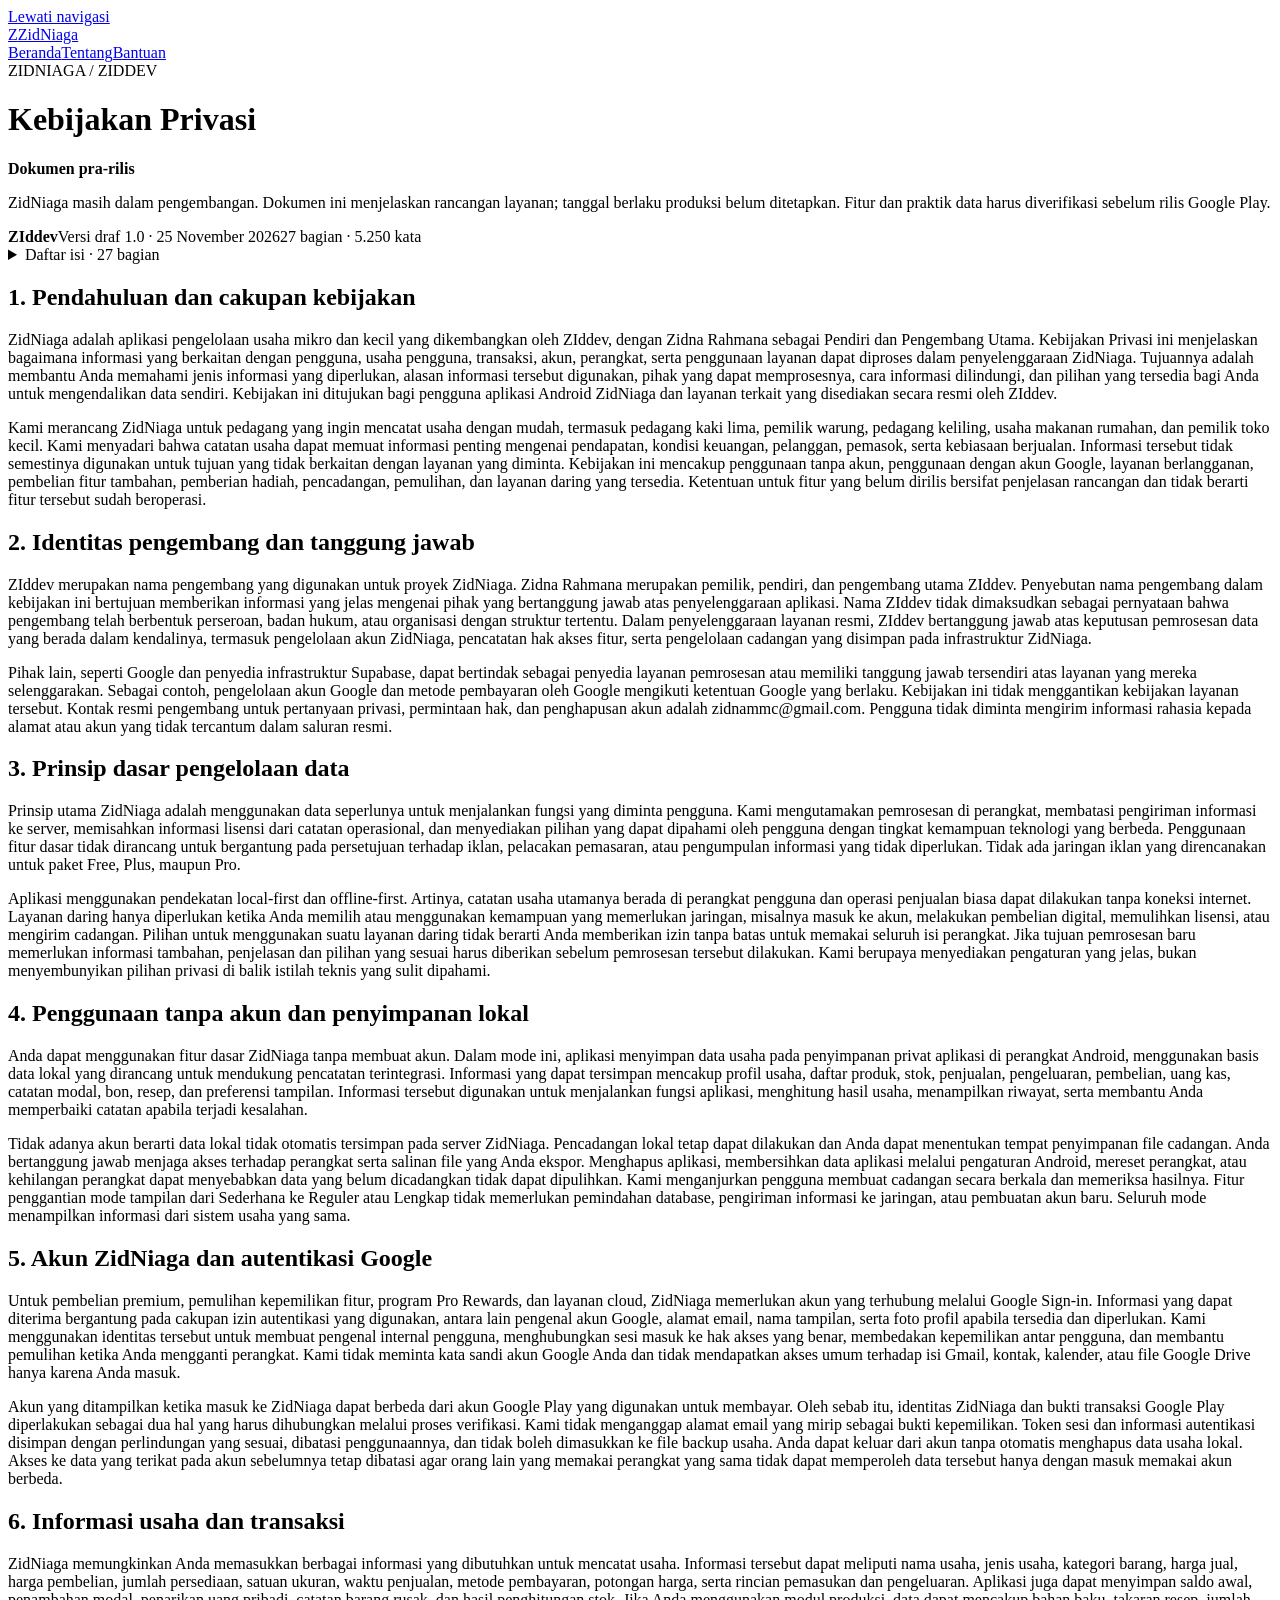
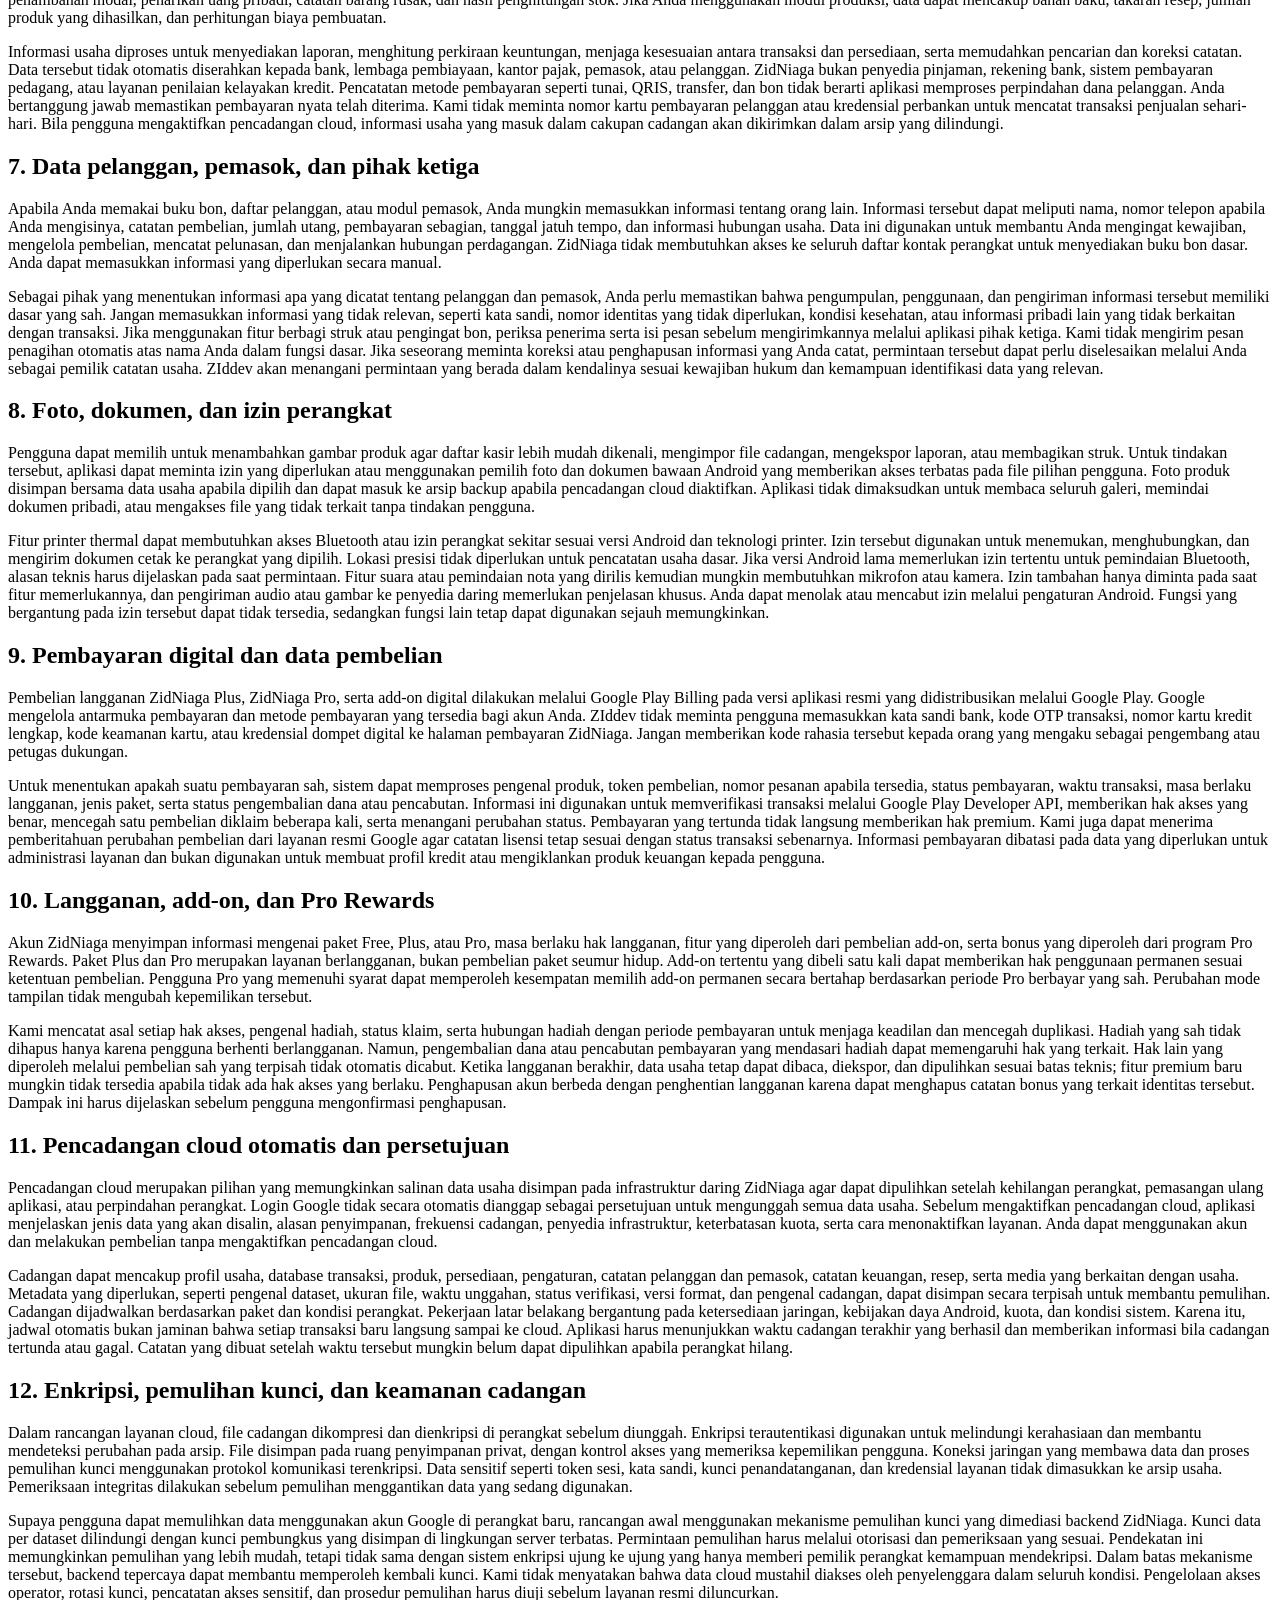
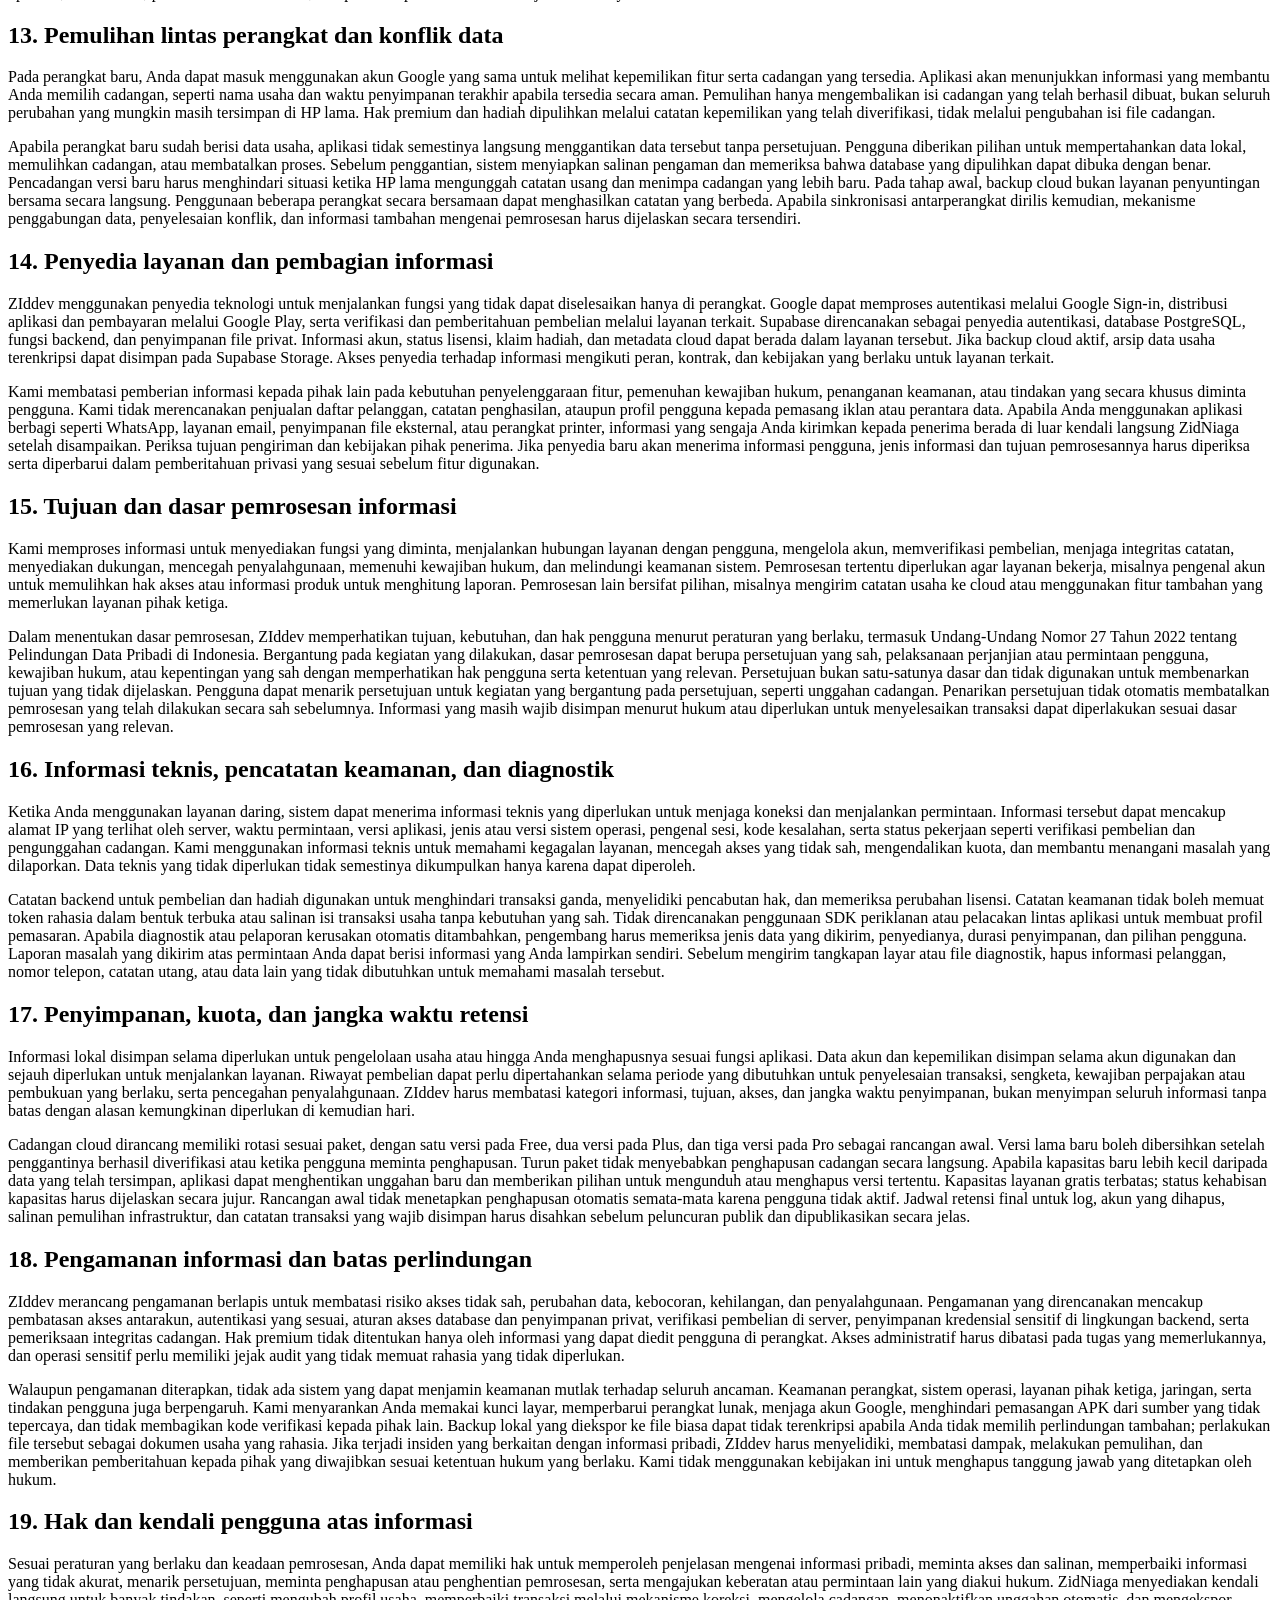
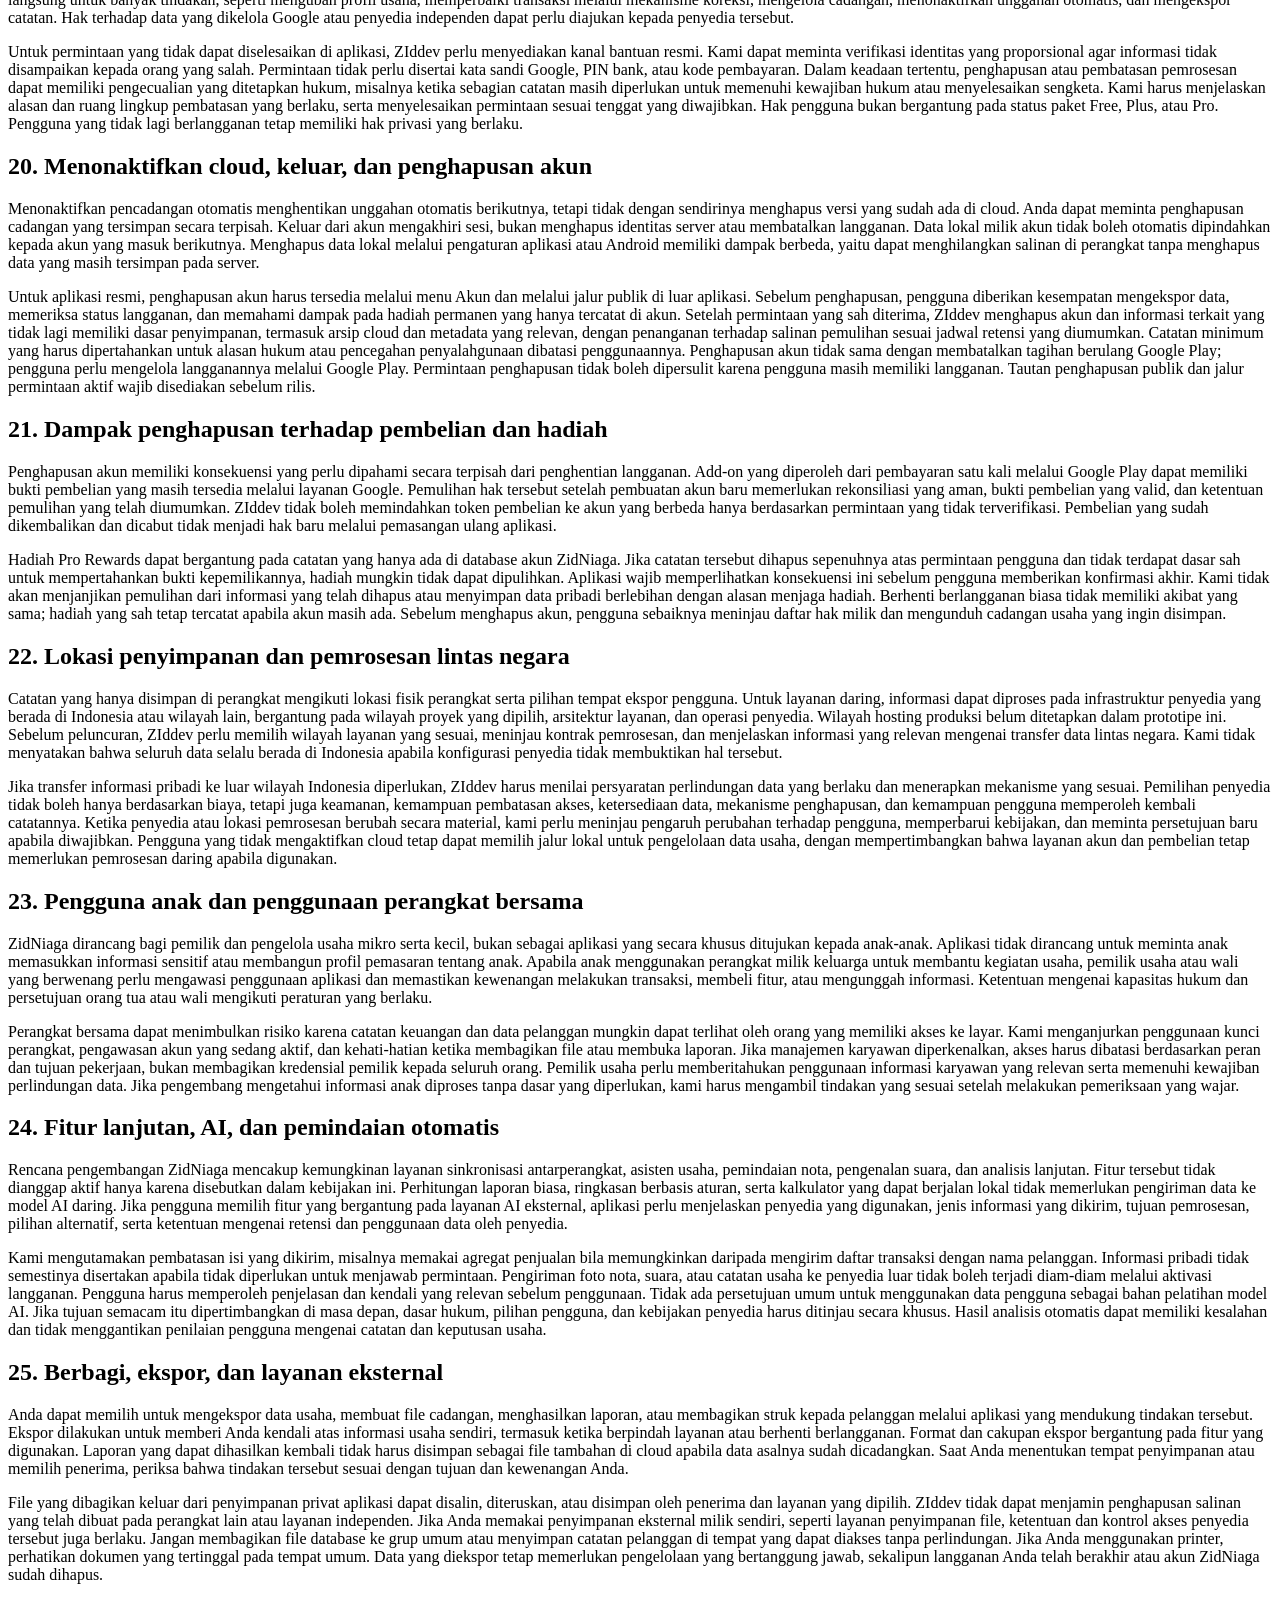
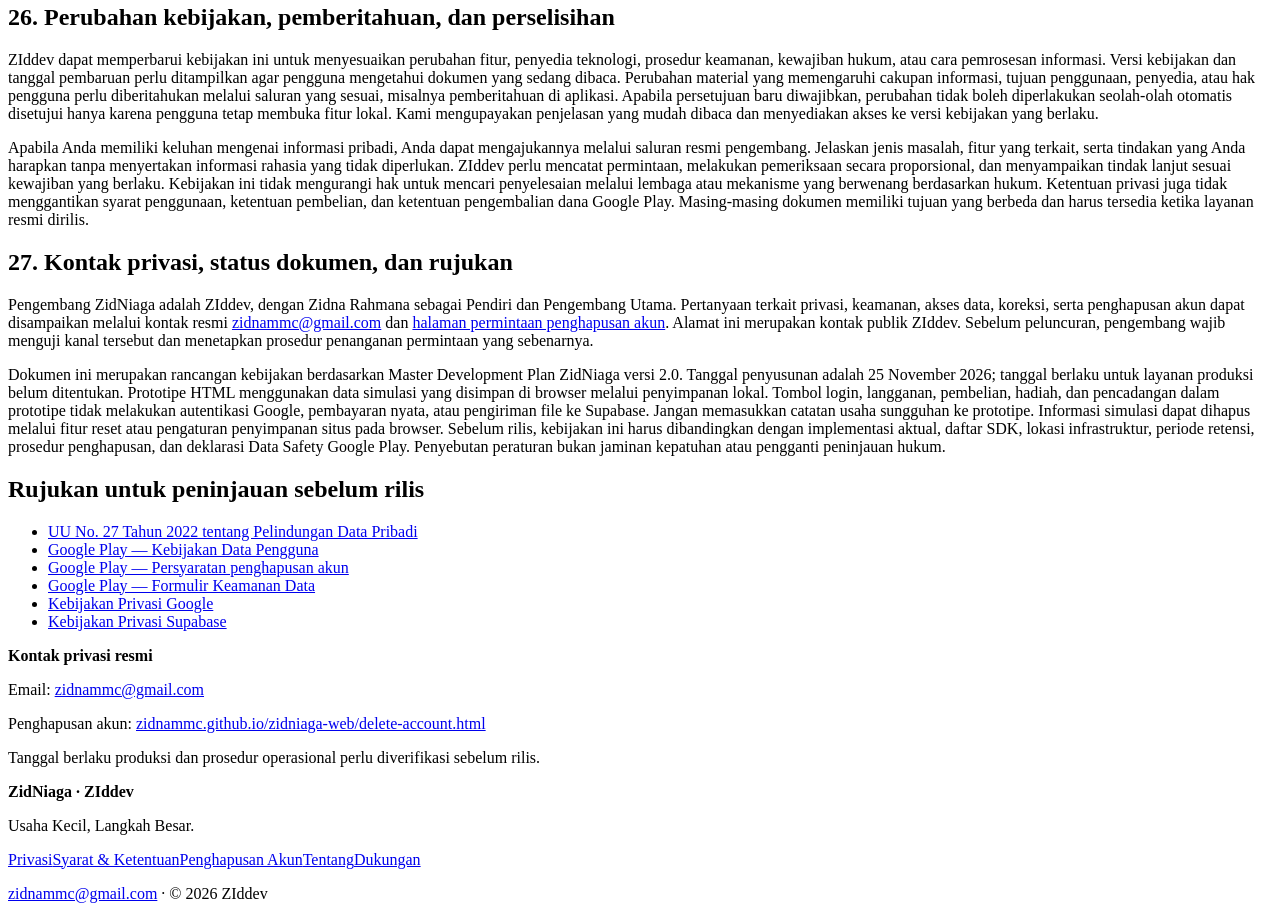
==== privacy.html @ 462d446a "Add privacy.html with ZidNiaga pre-release documentation" ====
<!doctype html>
<html lang="id"><head><meta charset="utf-8"><meta name="viewport" content="width=device-width,initial-scale=1"><meta name="theme-color" content="#0d766e"><meta name="description" content="Rancangan kebijakan privasi ZidNiaga oleh ZIddev."><title>Kebijakan Privasi | ZidNiaga</title><link rel="stylesheet" href="style.css"></head><body><a class="skip" href="#main">Lewati navigasi</a><header class="site-header"><div class="nav-wrap"><a class="brand" href="index.html"><span class="mark" aria-hidden="true">Z</span>Zid<span>Niaga</span></a><nav aria-label="Navigasi utama"><a href="index.html">Beranda</a><a href="about.html">Tentang</a><a href="support.html">Bantuan</a></nav></div></header><main id="main" class="container"><div class="eyebrow">ZIDNIAGA / ZIDDEV</div><h1>Kebijakan Privasi</h1><aside class="notice"><strong>Dokumen pra-rilis</strong><p>ZidNiaga masih dalam pengembangan. Dokumen ini menjelaskan rancangan layanan; tanggal berlaku produksi belum ditetapkan. Fitur dan praktik data harus diverifikasi sebelum rilis Google Play.</p></aside><article class="legal-copy" aria-label="Kebijakan Privasi ZidNiaga"><div class="legal-meta"><b>ZIddev</b><span>Versi draf 1.0 · 25 November 2026</span><span>27 bagian · 5.250 kata</span></div><details class="legal-toc"><summary>Daftar isi · 27 bagian</summary><ol><li><button type="button" onclick="legalJump('priv-1')">1. Pendahuluan dan cakupan kebijakan</button></li><li><button type="button" onclick="legalJump('priv-2')">2. Identitas pengembang dan tanggung jawab</button></li><li><button type="button" onclick="legalJump('priv-3')">3. Prinsip dasar pengelolaan data</button></li><li><button type="button" onclick="legalJump('priv-4')">4. Penggunaan tanpa akun dan penyimpanan lokal</button></li><li><button type="button" onclick="legalJump('priv-5')">5. Akun ZidNiaga dan autentikasi Google</button></li><li><button type="button" onclick="legalJump('priv-6')">6. Informasi usaha dan transaksi</button></li><li><button type="button" onclick="legalJump('priv-7')">7. Data pelanggan, pemasok, dan pihak ketiga</button></li><li><button type="button" onclick="legalJump('priv-8')">8. Foto, dokumen, dan izin perangkat</button></li><li><button type="button" onclick="legalJump('priv-9')">9. Pembayaran digital dan data pembelian</button></li><li><button type="button" onclick="legalJump('priv-10')">10. Langganan, add-on, dan Pro Rewards</button></li><li><button type="button" onclick="legalJump('priv-11')">11. Pencadangan cloud otomatis dan persetujuan</button></li><li><button type="button" onclick="legalJump('priv-12')">12. Enkripsi, pemulihan kunci, dan keamanan cadangan</button></li><li><button type="button" onclick="legalJump('priv-13')">13. Pemulihan lintas perangkat dan konflik data</button></li><li><button type="button" onclick="legalJump('priv-14')">14. Penyedia layanan dan pembagian informasi</button></li><li><button type="button" onclick="legalJump('priv-15')">15. Tujuan dan dasar pemrosesan informasi</button></li><li><button type="button" onclick="legalJump('priv-16')">16. Informasi teknis, pencatatan keamanan, dan diagnostik</button></li><li><button type="button" onclick="legalJump('priv-17')">17. Penyimpanan, kuota, dan jangka waktu retensi</button></li><li><button type="button" onclick="legalJump('priv-18')">18. Pengamanan informasi dan batas perlindungan</button></li><li><button type="button" onclick="legalJump('priv-19')">19. Hak dan kendali pengguna atas informasi</button></li><li><button type="button" onclick="legalJump('priv-20')">20. Menonaktifkan cloud, keluar, dan penghapusan akun</button></li><li><button type="button" onclick="legalJump('priv-21')">21. Dampak penghapusan terhadap pembelian dan hadiah</button></li><li><button type="button" onclick="legalJump('priv-22')">22. Lokasi penyimpanan dan pemrosesan lintas negara</button></li><li><button type="button" onclick="legalJump('priv-23')">23. Pengguna anak dan penggunaan perangkat bersama</button></li><li><button type="button" onclick="legalJump('priv-24')">24. Fitur lanjutan, AI, dan pemindaian otomatis</button></li><li><button type="button" onclick="legalJump('priv-25')">25. Berbagi, ekspor, dan layanan eksternal</button></li><li><button type="button" onclick="legalJump('priv-26')">26. Perubahan kebijakan, pemberitahuan, dan perselisihan</button></li><li><button type="button" onclick="legalJump('priv-27')">27. Kontak privasi, status dokumen, dan rujukan</button></li></ol></details><section class="legal-section" id="priv-1"><h2>1. Pendahuluan dan cakupan kebijakan</h2><p>ZidNiaga adalah aplikasi pengelolaan usaha mikro dan kecil yang dikembangkan oleh ZIddev, dengan Zidna Rahmana sebagai Pendiri dan Pengembang Utama. Kebijakan Privasi ini menjelaskan bagaimana informasi yang berkaitan dengan pengguna, usaha pengguna, transaksi, akun, perangkat, serta penggunaan layanan dapat diproses dalam penyelenggaraan ZidNiaga. Tujuannya adalah membantu Anda memahami jenis informasi yang diperlukan, alasan informasi tersebut digunakan, pihak yang dapat memprosesnya, cara informasi dilindungi, dan pilihan yang tersedia bagi Anda untuk mengendalikan data sendiri. Kebijakan ini ditujukan bagi pengguna aplikasi Android ZidNiaga dan layanan terkait yang disediakan secara resmi oleh ZIddev.</p><p>Kami merancang ZidNiaga untuk pedagang yang ingin mencatat usaha dengan mudah, termasuk pedagang kaki lima, pemilik warung, pedagang keliling, usaha makanan rumahan, dan pemilik toko kecil. Kami menyadari bahwa catatan usaha dapat memuat informasi penting mengenai pendapatan, kondisi keuangan, pelanggan, pemasok, serta kebiasaan berjualan. Informasi tersebut tidak semestinya digunakan untuk tujuan yang tidak berkaitan dengan layanan yang diminta. Kebijakan ini mencakup penggunaan tanpa akun, penggunaan dengan akun Google, layanan berlangganan, pembelian fitur tambahan, pemberian hadiah, pencadangan, pemulihan, dan layanan daring yang tersedia. Ketentuan untuk fitur yang belum dirilis bersifat penjelasan rancangan dan tidak berarti fitur tersebut sudah beroperasi.</p></section><section class="legal-section" id="priv-2"><h2>2. Identitas pengembang dan tanggung jawab</h2><p>ZIddev merupakan nama pengembang yang digunakan untuk proyek ZidNiaga. Zidna Rahmana merupakan pemilik, pendiri, dan pengembang utama ZIddev. Penyebutan nama pengembang dalam kebijakan ini bertujuan memberikan informasi yang jelas mengenai pihak yang bertanggung jawab atas penyelenggaraan aplikasi. Nama ZIddev tidak dimaksudkan sebagai pernyataan bahwa pengembang telah berbentuk perseroan, badan hukum, atau organisasi dengan struktur tertentu. Dalam penyelenggaraan layanan resmi, ZIddev bertanggung jawab atas keputusan pemrosesan data yang berada dalam kendalinya, termasuk pengelolaan akun ZidNiaga, pencatatan hak akses fitur, serta pengelolaan cadangan yang disimpan pada infrastruktur ZidNiaga.</p><p>Pihak lain, seperti Google dan penyedia infrastruktur Supabase, dapat bertindak sebagai penyedia layanan pemrosesan atau memiliki tanggung jawab tersendiri atas layanan yang mereka selenggarakan. Sebagai contoh, pengelolaan akun Google dan metode pembayaran oleh Google mengikuti ketentuan Google yang berlaku. Kebijakan ini tidak menggantikan kebijakan layanan tersebut. Kontak resmi pengembang untuk pertanyaan privasi, permintaan hak, dan penghapusan akun adalah zidnammc@gmail.com. Pengguna tidak diminta mengirim informasi rahasia kepada alamat atau akun yang tidak tercantum dalam saluran resmi.</p></section><section class="legal-section" id="priv-3"><h2>3. Prinsip dasar pengelolaan data</h2><p>Prinsip utama ZidNiaga adalah menggunakan data seperlunya untuk menjalankan fungsi yang diminta pengguna. Kami mengutamakan pemrosesan di perangkat, membatasi pengiriman informasi ke server, memisahkan informasi lisensi dari catatan operasional, dan menyediakan pilihan yang dapat dipahami oleh pengguna dengan tingkat kemampuan teknologi yang berbeda. Penggunaan fitur dasar tidak dirancang untuk bergantung pada persetujuan terhadap iklan, pelacakan pemasaran, atau pengumpulan informasi yang tidak diperlukan. Tidak ada jaringan iklan yang direncanakan untuk paket Free, Plus, maupun Pro.</p><p>Aplikasi menggunakan pendekatan local-first dan offline-first. Artinya, catatan usaha utamanya berada di perangkat pengguna dan operasi penjualan biasa dapat dilakukan tanpa koneksi internet. Layanan daring hanya diperlukan ketika Anda memilih atau menggunakan kemampuan yang memerlukan jaringan, misalnya masuk ke akun, melakukan pembelian digital, memulihkan lisensi, atau mengirim cadangan. Pilihan untuk menggunakan suatu layanan daring tidak berarti Anda memberikan izin tanpa batas untuk memakai seluruh isi perangkat. Jika tujuan pemrosesan baru memerlukan informasi tambahan, penjelasan dan pilihan yang sesuai harus diberikan sebelum pemrosesan tersebut dilakukan. Kami berupaya menyediakan pengaturan yang jelas, bukan menyembunyikan pilihan privasi di balik istilah teknis yang sulit dipahami.</p></section><section class="legal-section" id="priv-4"><h2>4. Penggunaan tanpa akun dan penyimpanan lokal</h2><p>Anda dapat menggunakan fitur dasar ZidNiaga tanpa membuat akun. Dalam mode ini, aplikasi menyimpan data usaha pada penyimpanan privat aplikasi di perangkat Android, menggunakan basis data lokal yang dirancang untuk mendukung pencatatan terintegrasi. Informasi yang dapat tersimpan mencakup profil usaha, daftar produk, stok, penjualan, pengeluaran, pembelian, uang kas, catatan modal, bon, resep, dan preferensi tampilan. Informasi tersebut digunakan untuk menjalankan fungsi aplikasi, menghitung hasil usaha, menampilkan riwayat, serta membantu Anda memperbaiki catatan apabila terjadi kesalahan.</p><p>Tidak adanya akun berarti data lokal tidak otomatis tersimpan pada server ZidNiaga. Pencadangan lokal tetap dapat dilakukan dan Anda dapat menentukan tempat penyimpanan file cadangan. Anda bertanggung jawab menjaga akses terhadap perangkat serta salinan file yang Anda ekspor. Menghapus aplikasi, membersihkan data aplikasi melalui pengaturan Android, mereset perangkat, atau kehilangan perangkat dapat menyebabkan data yang belum dicadangkan tidak dapat dipulihkan. Kami menganjurkan pengguna membuat cadangan secara berkala dan memeriksa hasilnya. Fitur penggantian mode tampilan dari Sederhana ke Reguler atau Lengkap tidak memerlukan pemindahan database, pengiriman informasi ke jaringan, atau pembuatan akun baru. Seluruh mode menampilkan informasi dari sistem usaha yang sama.</p></section><section class="legal-section" id="priv-5"><h2>5. Akun ZidNiaga dan autentikasi Google</h2><p>Untuk pembelian premium, pemulihan kepemilikan fitur, program Pro Rewards, dan layanan cloud, ZidNiaga memerlukan akun yang terhubung melalui Google Sign-in. Informasi yang dapat diterima bergantung pada cakupan izin autentikasi yang digunakan, antara lain pengenal akun Google, alamat email, nama tampilan, serta foto profil apabila tersedia dan diperlukan. Kami menggunakan identitas tersebut untuk membuat pengenal internal pengguna, menghubungkan sesi masuk ke hak akses yang benar, membedakan kepemilikan antar pengguna, dan membantu pemulihan ketika Anda mengganti perangkat. Kami tidak meminta kata sandi akun Google Anda dan tidak mendapatkan akses umum terhadap isi Gmail, kontak, kalender, atau file Google Drive hanya karena Anda masuk.</p><p>Akun yang ditampilkan ketika masuk ke ZidNiaga dapat berbeda dari akun Google Play yang digunakan untuk membayar. Oleh sebab itu, identitas ZidNiaga dan bukti transaksi Google Play diperlakukan sebagai dua hal yang harus dihubungkan melalui proses verifikasi. Kami tidak menganggap alamat email yang mirip sebagai bukti kepemilikan. Token sesi dan informasi autentikasi disimpan dengan perlindungan yang sesuai, dibatasi penggunaannya, dan tidak boleh dimasukkan ke file backup usaha. Anda dapat keluar dari akun tanpa otomatis menghapus data usaha lokal. Akses ke data yang terikat pada akun sebelumnya tetap dibatasi agar orang lain yang memakai perangkat yang sama tidak dapat memperoleh data tersebut hanya dengan masuk memakai akun berbeda.</p></section><section class="legal-section" id="priv-6"><h2>6. Informasi usaha dan transaksi</h2><p>ZidNiaga memungkinkan Anda memasukkan berbagai informasi yang dibutuhkan untuk mencatat usaha. Informasi tersebut dapat meliputi nama usaha, jenis usaha, kategori barang, harga jual, harga pembelian, jumlah persediaan, satuan ukuran, waktu penjualan, metode pembayaran, potongan harga, serta rincian pemasukan dan pengeluaran. Aplikasi juga dapat menyimpan saldo awal, penambahan modal, penarikan uang pribadi, catatan barang rusak, dan hasil penghitungan stok. Jika Anda menggunakan modul produksi, data dapat mencakup bahan baku, takaran resep, jumlah produk yang dihasilkan, dan perhitungan biaya pembuatan.</p><p>Informasi usaha diproses untuk menyediakan laporan, menghitung perkiraan keuntungan, menjaga kesesuaian antara transaksi dan persediaan, serta memudahkan pencarian dan koreksi catatan. Data tersebut tidak otomatis diserahkan kepada bank, lembaga pembiayaan, kantor pajak, pemasok, atau pelanggan. ZidNiaga bukan penyedia pinjaman, rekening bank, sistem pembayaran pedagang, atau layanan penilaian kelayakan kredit. Pencatatan metode pembayaran seperti tunai, QRIS, transfer, dan bon tidak berarti aplikasi memproses perpindahan dana pelanggan. Anda bertanggung jawab memastikan pembayaran nyata telah diterima. Kami tidak meminta nomor kartu pembayaran pelanggan atau kredensial perbankan untuk mencatat transaksi penjualan sehari-hari. Bila pengguna mengaktifkan pencadangan cloud, informasi usaha yang masuk dalam cakupan cadangan akan dikirimkan dalam arsip yang dilindungi.</p></section><section class="legal-section" id="priv-7"><h2>7. Data pelanggan, pemasok, dan pihak ketiga</h2><p>Apabila Anda memakai buku bon, daftar pelanggan, atau modul pemasok, Anda mungkin memasukkan informasi tentang orang lain. Informasi tersebut dapat meliputi nama, nomor telepon apabila Anda mengisinya, catatan pembelian, jumlah utang, pembayaran sebagian, tanggal jatuh tempo, dan informasi hubungan usaha. Data ini digunakan untuk membantu Anda mengingat kewajiban, mengelola pembelian, mencatat pelunasan, dan menjalankan hubungan perdagangan. ZidNiaga tidak membutuhkan akses ke seluruh daftar kontak perangkat untuk menyediakan buku bon dasar. Anda dapat memasukkan informasi yang diperlukan secara manual.</p><p>Sebagai pihak yang menentukan informasi apa yang dicatat tentang pelanggan dan pemasok, Anda perlu memastikan bahwa pengumpulan, penggunaan, dan pengiriman informasi tersebut memiliki dasar yang sah. Jangan memasukkan informasi yang tidak relevan, seperti kata sandi, nomor identitas yang tidak diperlukan, kondisi kesehatan, atau informasi pribadi lain yang tidak berkaitan dengan transaksi. Jika menggunakan fitur berbagi struk atau pengingat bon, periksa penerima serta isi pesan sebelum mengirimkannya melalui aplikasi pihak ketiga. Kami tidak mengirim pesan penagihan otomatis atas nama Anda dalam fungsi dasar. Jika seseorang meminta koreksi atau penghapusan informasi yang Anda catat, permintaan tersebut dapat perlu diselesaikan melalui Anda sebagai pemilik catatan usaha. ZIddev akan menangani permintaan yang berada dalam kendalinya sesuai kewajiban hukum dan kemampuan identifikasi data yang relevan.</p></section><section class="legal-section" id="priv-8"><h2>8. Foto, dokumen, dan izin perangkat</h2><p>Pengguna dapat memilih untuk menambahkan gambar produk agar daftar kasir lebih mudah dikenali, mengimpor file cadangan, mengekspor laporan, atau membagikan struk. Untuk tindakan tersebut, aplikasi dapat meminta izin yang diperlukan atau menggunakan pemilih foto dan dokumen bawaan Android yang memberikan akses terbatas pada file pilihan pengguna. Foto produk disimpan bersama data usaha apabila dipilih dan dapat masuk ke arsip backup apabila pencadangan cloud diaktifkan. Aplikasi tidak dimaksudkan untuk membaca seluruh galeri, memindai dokumen pribadi, atau mengakses file yang tidak terkait tanpa tindakan pengguna.</p><p>Fitur printer thermal dapat membutuhkan akses Bluetooth atau izin perangkat sekitar sesuai versi Android dan teknologi printer. Izin tersebut digunakan untuk menemukan, menghubungkan, dan mengirim dokumen cetak ke perangkat yang dipilih. Lokasi presisi tidak diperlukan untuk pencatatan usaha dasar. Jika versi Android lama memerlukan izin tertentu untuk pemindaian Bluetooth, alasan teknis harus dijelaskan pada saat permintaan. Fitur suara atau pemindaian nota yang dirilis kemudian mungkin membutuhkan mikrofon atau kamera. Izin tambahan hanya diminta pada saat fitur memerlukannya, dan pengiriman audio atau gambar ke penyedia daring memerlukan penjelasan khusus. Anda dapat menolak atau mencabut izin melalui pengaturan Android. Fungsi yang bergantung pada izin tersebut dapat tidak tersedia, sedangkan fungsi lain tetap dapat digunakan sejauh memungkinkan.</p></section><section class="legal-section" id="priv-9"><h2>9. Pembayaran digital dan data pembelian</h2><p>Pembelian langganan ZidNiaga Plus, ZidNiaga Pro, serta add-on digital dilakukan melalui Google Play Billing pada versi aplikasi resmi yang didistribusikan melalui Google Play. Google mengelola antarmuka pembayaran dan metode pembayaran yang tersedia bagi akun Anda. ZIddev tidak meminta pengguna memasukkan kata sandi bank, kode OTP transaksi, nomor kartu kredit lengkap, kode keamanan kartu, atau kredensial dompet digital ke halaman pembayaran ZidNiaga. Jangan memberikan kode rahasia tersebut kepada orang yang mengaku sebagai pengembang atau petugas dukungan.</p><p>Untuk menentukan apakah suatu pembayaran sah, sistem dapat memproses pengenal produk, token pembelian, nomor pesanan apabila tersedia, status pembayaran, waktu transaksi, masa berlaku langganan, jenis paket, serta status pengembalian dana atau pencabutan. Informasi ini digunakan untuk memverifikasi transaksi melalui Google Play Developer API, memberikan hak akses yang benar, mencegah satu pembelian diklaim beberapa kali, serta menangani perubahan status. Pembayaran yang tertunda tidak langsung memberikan hak premium. Kami juga dapat menerima pemberitahuan perubahan pembelian dari layanan resmi Google agar catatan lisensi tetap sesuai dengan status transaksi sebenarnya. Informasi pembayaran dibatasi pada data yang diperlukan untuk administrasi layanan dan bukan digunakan untuk membuat profil kredit atau mengiklankan produk keuangan kepada pengguna.</p></section><section class="legal-section" id="priv-10"><h2>10. Langganan, add-on, dan Pro Rewards</h2><p>Akun ZidNiaga menyimpan informasi mengenai paket Free, Plus, atau Pro, masa berlaku hak langganan, fitur yang diperoleh dari pembelian add-on, serta bonus yang diperoleh dari program Pro Rewards. Paket Plus dan Pro merupakan layanan berlangganan, bukan pembelian paket seumur hidup. Add-on tertentu yang dibeli satu kali dapat memberikan hak penggunaan permanen sesuai ketentuan pembelian. Pengguna Pro yang memenuhi syarat dapat memperoleh kesempatan memilih add-on permanen secara bertahap berdasarkan periode Pro berbayar yang sah. Perubahan mode tampilan tidak mengubah kepemilikan tersebut.</p><p>Kami mencatat asal setiap hak akses, pengenal hadiah, status klaim, serta hubungan hadiah dengan periode pembayaran untuk menjaga keadilan dan mencegah duplikasi. Hadiah yang sah tidak dihapus hanya karena pengguna berhenti berlangganan. Namun, pengembalian dana atau pencabutan pembayaran yang mendasari hadiah dapat memengaruhi hak yang terkait. Hak lain yang diperoleh melalui pembelian sah yang terpisah tidak otomatis dicabut. Ketika langganan berakhir, data usaha tetap dapat dibaca, diekspor, dan dipulihkan sesuai batas teknis; fitur premium baru mungkin tidak tersedia apabila tidak ada hak akses yang berlaku. Penghapusan akun berbeda dengan penghentian langganan karena dapat menghapus catatan bonus yang terkait identitas tersebut. Dampak ini harus dijelaskan sebelum pengguna mengonfirmasi penghapusan.</p></section><section class="legal-section" id="priv-11"><h2>11. Pencadangan cloud otomatis dan persetujuan</h2><p>Pencadangan cloud merupakan pilihan yang memungkinkan salinan data usaha disimpan pada infrastruktur daring ZidNiaga agar dapat dipulihkan setelah kehilangan perangkat, pemasangan ulang aplikasi, atau perpindahan perangkat. Login Google tidak secara otomatis dianggap sebagai persetujuan untuk mengunggah semua data usaha. Sebelum mengaktifkan pencadangan cloud, aplikasi menjelaskan jenis data yang akan disalin, alasan penyimpanan, frekuensi cadangan, penyedia infrastruktur, keterbatasan kuota, serta cara menonaktifkan layanan. Anda dapat menggunakan akun dan melakukan pembelian tanpa mengaktifkan pencadangan cloud.</p><p>Cadangan dapat mencakup profil usaha, database transaksi, produk, persediaan, pengaturan, catatan pelanggan dan pemasok, catatan keuangan, resep, serta media yang berkaitan dengan usaha. Metadata yang diperlukan, seperti pengenal dataset, ukuran file, waktu unggahan, status verifikasi, versi format, dan pengenal cadangan, dapat disimpan secara terpisah untuk membantu pemulihan. Cadangan dijadwalkan berdasarkan paket dan kondisi perangkat. Pekerjaan latar belakang bergantung pada ketersediaan jaringan, kebijakan daya Android, kuota, dan kondisi sistem. Karena itu, jadwal otomatis bukan jaminan bahwa setiap transaksi baru langsung sampai ke cloud. Aplikasi harus menunjukkan waktu cadangan terakhir yang berhasil dan memberikan informasi bila cadangan tertunda atau gagal. Catatan yang dibuat setelah waktu tersebut mungkin belum dapat dipulihkan apabila perangkat hilang.</p></section><section class="legal-section" id="priv-12"><h2>12. Enkripsi, pemulihan kunci, dan keamanan cadangan</h2><p>Dalam rancangan layanan cloud, file cadangan dikompresi dan dienkripsi di perangkat sebelum diunggah. Enkripsi terautentikasi digunakan untuk melindungi kerahasiaan dan membantu mendeteksi perubahan pada arsip. File disimpan pada ruang penyimpanan privat, dengan kontrol akses yang memeriksa kepemilikan pengguna. Koneksi jaringan yang membawa data dan proses pemulihan kunci menggunakan protokol komunikasi terenkripsi. Data sensitif seperti token sesi, kata sandi, kunci penandatanganan, dan kredensial layanan tidak dimasukkan ke arsip usaha. Pemeriksaan integritas dilakukan sebelum pemulihan menggantikan data yang sedang digunakan.</p><p>Supaya pengguna dapat memulihkan data menggunakan akun Google di perangkat baru, rancangan awal menggunakan mekanisme pemulihan kunci yang dimediasi backend ZidNiaga. Kunci data per dataset dilindungi dengan kunci pembungkus yang disimpan di lingkungan server terbatas. Permintaan pemulihan harus melalui otorisasi dan pemeriksaan yang sesuai. Pendekatan ini memungkinkan pemulihan yang lebih mudah, tetapi tidak sama dengan sistem enkripsi ujung ke ujung yang hanya memberi pemilik perangkat kemampuan mendekripsi. Dalam batas mekanisme tersebut, backend tepercaya dapat membantu memperoleh kembali kunci. Kami tidak menyatakan bahwa data cloud mustahil diakses oleh penyelenggara dalam seluruh kondisi. Pengelolaan akses operator, rotasi kunci, pencatatan akses sensitif, dan prosedur pemulihan harus diuji sebelum layanan resmi diluncurkan.</p></section><section class="legal-section" id="priv-13"><h2>13. Pemulihan lintas perangkat dan konflik data</h2><p>Pada perangkat baru, Anda dapat masuk menggunakan akun Google yang sama untuk melihat kepemilikan fitur serta cadangan yang tersedia. Aplikasi akan menunjukkan informasi yang membantu Anda memilih cadangan, seperti nama usaha dan waktu penyimpanan terakhir apabila tersedia secara aman. Pemulihan hanya mengembalikan isi cadangan yang telah berhasil dibuat, bukan seluruh perubahan yang mungkin masih tersimpan di HP lama. Hak premium dan hadiah dipulihkan melalui catatan kepemilikan yang telah diverifikasi, tidak melalui pengubahan isi file cadangan.</p><p>Apabila perangkat baru sudah berisi data usaha, aplikasi tidak semestinya langsung menggantikan data tersebut tanpa persetujuan. Pengguna diberikan pilihan untuk mempertahankan data lokal, memulihkan cadangan, atau membatalkan proses. Sebelum penggantian, sistem menyiapkan salinan pengaman dan memeriksa bahwa database yang dipulihkan dapat dibuka dengan benar. Pencadangan versi baru harus menghindari situasi ketika HP lama mengunggah catatan usang dan menimpa cadangan yang lebih baru. Pada tahap awal, backup cloud bukan layanan penyuntingan bersama secara langsung. Penggunaan beberapa perangkat secara bersamaan dapat menghasilkan catatan yang berbeda. Apabila sinkronisasi antarperangkat dirilis kemudian, mekanisme penggabungan data, penyelesaian konflik, dan informasi tambahan mengenai pemrosesan harus dijelaskan secara tersendiri.</p></section><section class="legal-section" id="priv-14"><h2>14. Penyedia layanan dan pembagian informasi</h2><p>ZIddev menggunakan penyedia teknologi untuk menjalankan fungsi yang tidak dapat diselesaikan hanya di perangkat. Google dapat memproses autentikasi melalui Google Sign-in, distribusi aplikasi dan pembayaran melalui Google Play, serta verifikasi dan pemberitahuan pembelian melalui layanan terkait. Supabase direncanakan sebagai penyedia autentikasi, database PostgreSQL, fungsi backend, dan penyimpanan file privat. Informasi akun, status lisensi, klaim hadiah, dan metadata cloud dapat berada dalam layanan tersebut. Jika backup cloud aktif, arsip data usaha terenkripsi dapat disimpan pada Supabase Storage. Akses penyedia terhadap informasi mengikuti peran, kontrak, dan kebijakan yang berlaku untuk layanan terkait.</p><p>Kami membatasi pemberian informasi kepada pihak lain pada kebutuhan penyelenggaraan fitur, pemenuhan kewajiban hukum, penanganan keamanan, atau tindakan yang secara khusus diminta pengguna. Kami tidak merencanakan penjualan daftar pelanggan, catatan penghasilan, ataupun profil pengguna kepada pemasang iklan atau perantara data. Apabila Anda menggunakan aplikasi berbagi seperti WhatsApp, layanan email, penyimpanan file eksternal, atau perangkat printer, informasi yang sengaja Anda kirimkan kepada penerima berada di luar kendali langsung ZidNiaga setelah disampaikan. Periksa tujuan pengiriman dan kebijakan pihak penerima. Jika penyedia baru akan menerima informasi pengguna, jenis informasi dan tujuan pemrosesannya harus diperiksa serta diperbarui dalam pemberitahuan privasi yang sesuai sebelum fitur digunakan.</p></section><section class="legal-section" id="priv-15"><h2>15. Tujuan dan dasar pemrosesan informasi</h2><p>Kami memproses informasi untuk menyediakan fungsi yang diminta, menjalankan hubungan layanan dengan pengguna, mengelola akun, memverifikasi pembelian, menjaga integritas catatan, menyediakan dukungan, mencegah penyalahgunaan, memenuhi kewajiban hukum, dan melindungi keamanan sistem. Pemrosesan tertentu diperlukan agar layanan bekerja, misalnya pengenal akun untuk memulihkan hak akses atau informasi produk untuk menghitung laporan. Pemrosesan lain bersifat pilihan, misalnya mengirim catatan usaha ke cloud atau menggunakan fitur tambahan yang memerlukan layanan pihak ketiga.</p><p>Dalam menentukan dasar pemrosesan, ZIddev memperhatikan tujuan, kebutuhan, dan hak pengguna menurut peraturan yang berlaku, termasuk Undang-Undang Nomor 27 Tahun 2022 tentang Pelindungan Data Pribadi di Indonesia. Bergantung pada kegiatan yang dilakukan, dasar pemrosesan dapat berupa persetujuan yang sah, pelaksanaan perjanjian atau permintaan pengguna, kewajiban hukum, atau kepentingan yang sah dengan memperhatikan hak pengguna serta ketentuan yang relevan. Persetujuan bukan satu-satunya dasar dan tidak digunakan untuk membenarkan tujuan yang tidak dijelaskan. Pengguna dapat menarik persetujuan untuk kegiatan yang bergantung pada persetujuan, seperti unggahan cadangan. Penarikan persetujuan tidak otomatis membatalkan pemrosesan yang telah dilakukan secara sah sebelumnya. Informasi yang masih wajib disimpan menurut hukum atau diperlukan untuk menyelesaikan transaksi dapat diperlakukan sesuai dasar pemrosesan yang relevan.</p></section><section class="legal-section" id="priv-16"><h2>16. Informasi teknis, pencatatan keamanan, dan diagnostik</h2><p>Ketika Anda menggunakan layanan daring, sistem dapat menerima informasi teknis yang diperlukan untuk menjaga koneksi dan menjalankan permintaan. Informasi tersebut dapat mencakup alamat IP yang terlihat oleh server, waktu permintaan, versi aplikasi, jenis atau versi sistem operasi, pengenal sesi, kode kesalahan, serta status pekerjaan seperti verifikasi pembelian dan pengunggahan cadangan. Kami menggunakan informasi teknis untuk memahami kegagalan layanan, mencegah akses yang tidak sah, mengendalikan kuota, dan membantu menangani masalah yang dilaporkan. Data teknis yang tidak diperlukan tidak semestinya dikumpulkan hanya karena dapat diperoleh.</p><p>Catatan backend untuk pembelian dan hadiah digunakan untuk menghindari transaksi ganda, menyelidiki pencabutan hak, dan memeriksa perubahan lisensi. Catatan keamanan tidak boleh memuat token rahasia dalam bentuk terbuka atau salinan isi transaksi usaha tanpa kebutuhan yang sah. Tidak direncanakan penggunaan SDK periklanan atau pelacakan lintas aplikasi untuk membuat profil pemasaran. Apabila diagnostik atau pelaporan kerusakan otomatis ditambahkan, pengembang harus memeriksa jenis data yang dikirim, penyedianya, durasi penyimpanan, dan pilihan pengguna. Laporan masalah yang dikirim atas permintaan Anda dapat berisi informasi yang Anda lampirkan sendiri. Sebelum mengirim tangkapan layar atau file diagnostik, hapus informasi pelanggan, nomor telepon, catatan utang, atau data lain yang tidak dibutuhkan untuk memahami masalah tersebut.</p></section><section class="legal-section" id="priv-17"><h2>17. Penyimpanan, kuota, dan jangka waktu retensi</h2><p>Informasi lokal disimpan selama diperlukan untuk pengelolaan usaha atau hingga Anda menghapusnya sesuai fungsi aplikasi. Data akun dan kepemilikan disimpan selama akun digunakan dan sejauh diperlukan untuk menjalankan layanan. Riwayat pembelian dapat perlu dipertahankan selama periode yang dibutuhkan untuk penyelesaian transaksi, sengketa, kewajiban perpajakan atau pembukuan yang berlaku, serta pencegahan penyalahgunaan. ZIddev harus membatasi kategori informasi, tujuan, akses, dan jangka waktu penyimpanan, bukan menyimpan seluruh informasi tanpa batas dengan alasan kemungkinan diperlukan di kemudian hari.</p><p>Cadangan cloud dirancang memiliki rotasi sesuai paket, dengan satu versi pada Free, dua versi pada Plus, dan tiga versi pada Pro sebagai rancangan awal. Versi lama baru boleh dibersihkan setelah penggantinya berhasil diverifikasi atau ketika pengguna meminta penghapusan. Turun paket tidak menyebabkan penghapusan cadangan secara langsung. Apabila kapasitas baru lebih kecil daripada data yang telah tersimpan, aplikasi dapat menghentikan unggahan baru dan memberikan pilihan untuk mengunduh atau menghapus versi tertentu. Kapasitas layanan gratis terbatas; status kehabisan kapasitas harus dijelaskan secara jujur. Rancangan awal tidak menetapkan penghapusan otomatis semata-mata karena pengguna tidak aktif. Jadwal retensi final untuk log, akun yang dihapus, salinan pemulihan infrastruktur, dan catatan transaksi yang wajib disimpan harus disahkan sebelum peluncuran publik dan dipublikasikan secara jelas.</p></section><section class="legal-section" id="priv-18"><h2>18. Pengamanan informasi dan batas perlindungan</h2><p>ZIddev merancang pengamanan berlapis untuk membatasi risiko akses tidak sah, perubahan data, kebocoran, kehilangan, dan penyalahgunaan. Pengamanan yang direncanakan mencakup pembatasan akses antarakun, autentikasi yang sesuai, aturan akses database dan penyimpanan privat, verifikasi pembelian di server, penyimpanan kredensial sensitif di lingkungan backend, serta pemeriksaan integritas cadangan. Hak premium tidak ditentukan hanya oleh informasi yang dapat diedit pengguna di perangkat. Akses administratif harus dibatasi pada tugas yang memerlukannya, dan operasi sensitif perlu memiliki jejak audit yang tidak memuat rahasia yang tidak diperlukan.</p><p>Walaupun pengamanan diterapkan, tidak ada sistem yang dapat menjamin keamanan mutlak terhadap seluruh ancaman. Keamanan perangkat, sistem operasi, layanan pihak ketiga, jaringan, serta tindakan pengguna juga berpengaruh. Kami menyarankan Anda memakai kunci layar, memperbarui perangkat lunak, menjaga akun Google, menghindari pemasangan APK dari sumber yang tidak tepercaya, dan tidak membagikan kode verifikasi kepada pihak lain. Backup lokal yang diekspor ke file biasa dapat tidak terenkripsi apabila Anda tidak memilih perlindungan tambahan; perlakukan file tersebut sebagai dokumen usaha yang rahasia. Jika terjadi insiden yang berkaitan dengan informasi pribadi, ZIddev harus menyelidiki, membatasi dampak, melakukan pemulihan, dan memberikan pemberitahuan kepada pihak yang diwajibkan sesuai ketentuan hukum yang berlaku. Kami tidak menggunakan kebijakan ini untuk menghapus tanggung jawab yang ditetapkan oleh hukum.</p></section><section class="legal-section" id="priv-19"><h2>19. Hak dan kendali pengguna atas informasi</h2><p>Sesuai peraturan yang berlaku dan keadaan pemrosesan, Anda dapat memiliki hak untuk memperoleh penjelasan mengenai informasi pribadi, meminta akses dan salinan, memperbaiki informasi yang tidak akurat, menarik persetujuan, meminta penghapusan atau penghentian pemrosesan, serta mengajukan keberatan atau permintaan lain yang diakui hukum. ZidNiaga menyediakan kendali langsung untuk banyak tindakan, seperti mengubah profil usaha, memperbaiki transaksi melalui mekanisme koreksi, mengelola cadangan, menonaktifkan unggahan otomatis, dan mengekspor catatan. Hak terhadap data yang dikelola Google atau penyedia independen dapat perlu diajukan kepada penyedia tersebut.</p><p>Untuk permintaan yang tidak dapat diselesaikan di aplikasi, ZIddev perlu menyediakan kanal bantuan resmi. Kami dapat meminta verifikasi identitas yang proporsional agar informasi tidak disampaikan kepada orang yang salah. Permintaan tidak perlu disertai kata sandi Google, PIN bank, atau kode pembayaran. Dalam keadaan tertentu, penghapusan atau pembatasan pemrosesan dapat memiliki pengecualian yang ditetapkan hukum, misalnya ketika sebagian catatan masih diperlukan untuk memenuhi kewajiban hukum atau menyelesaikan sengketa. Kami harus menjelaskan alasan dan ruang lingkup pembatasan yang berlaku, serta menyelesaikan permintaan sesuai tenggat yang diwajibkan. Hak pengguna bukan bergantung pada status paket Free, Plus, atau Pro. Pengguna yang tidak lagi berlangganan tetap memiliki hak privasi yang berlaku.</p></section><section class="legal-section" id="priv-20"><h2>20. Menonaktifkan cloud, keluar, dan penghapusan akun</h2><p>Menonaktifkan pencadangan otomatis menghentikan unggahan otomatis berikutnya, tetapi tidak dengan sendirinya menghapus versi yang sudah ada di cloud. Anda dapat meminta penghapusan cadangan yang tersimpan secara terpisah. Keluar dari akun mengakhiri sesi, bukan menghapus identitas server atau membatalkan langganan. Data lokal milik akun tidak boleh otomatis dipindahkan kepada akun yang masuk berikutnya. Menghapus data lokal melalui pengaturan aplikasi atau Android memiliki dampak berbeda, yaitu dapat menghilangkan salinan di perangkat tanpa menghapus data yang masih tersimpan pada server.</p><p>Untuk aplikasi resmi, penghapusan akun harus tersedia melalui menu Akun dan melalui jalur publik di luar aplikasi. Sebelum penghapusan, pengguna diberikan kesempatan mengekspor data, memeriksa status langganan, dan memahami dampak pada hadiah permanen yang hanya tercatat di akun. Setelah permintaan yang sah diterima, ZIddev menghapus akun dan informasi terkait yang tidak lagi memiliki dasar penyimpanan, termasuk arsip cloud dan metadata yang relevan, dengan penanganan terhadap salinan pemulihan sesuai jadwal retensi yang diumumkan. Catatan minimum yang harus dipertahankan untuk alasan hukum atau pencegahan penyalahgunaan dibatasi penggunaannya. Penghapusan akun tidak sama dengan membatalkan tagihan berulang Google Play; pengguna perlu mengelola langganannya melalui Google Play. Permintaan penghapusan tidak boleh dipersulit karena pengguna masih memiliki langganan. Tautan penghapusan publik dan jalur permintaan aktif wajib disediakan sebelum rilis.</p></section><section class="legal-section" id="priv-21"><h2>21. Dampak penghapusan terhadap pembelian dan hadiah</h2><p>Penghapusan akun memiliki konsekuensi yang perlu dipahami secara terpisah dari penghentian langganan. Add-on yang diperoleh dari pembayaran satu kali melalui Google Play dapat memiliki bukti pembelian yang masih tersedia melalui layanan Google. Pemulihan hak tersebut setelah pembuatan akun baru memerlukan rekonsiliasi yang aman, bukti pembelian yang valid, dan ketentuan pemulihan yang telah diumumkan. ZIddev tidak boleh memindahkan token pembelian ke akun yang berbeda hanya berdasarkan permintaan yang tidak terverifikasi. Pembelian yang sudah dikembalikan dan dicabut tidak menjadi hak baru melalui pemasangan ulang aplikasi.</p><p>Hadiah Pro Rewards dapat bergantung pada catatan yang hanya ada di database akun ZidNiaga. Jika catatan tersebut dihapus sepenuhnya atas permintaan pengguna dan tidak terdapat dasar sah untuk mempertahankan bukti kepemilikannya, hadiah mungkin tidak dapat dipulihkan. Aplikasi wajib memperlihatkan konsekuensi ini sebelum pengguna memberikan konfirmasi akhir. Kami tidak akan menjanjikan pemulihan dari informasi yang telah dihapus atau menyimpan data pribadi berlebihan dengan alasan menjaga hadiah. Berhenti berlangganan biasa tidak memiliki akibat yang sama; hadiah yang sah tetap tercatat apabila akun masih ada. Sebelum menghapus akun, pengguna sebaiknya meninjau daftar hak milik dan mengunduh cadangan usaha yang ingin disimpan.</p></section><section class="legal-section" id="priv-22"><h2>22. Lokasi penyimpanan dan pemrosesan lintas negara</h2><p>Catatan yang hanya disimpan di perangkat mengikuti lokasi fisik perangkat serta pilihan tempat ekspor pengguna. Untuk layanan daring, informasi dapat diproses pada infrastruktur penyedia yang berada di Indonesia atau wilayah lain, bergantung pada wilayah proyek yang dipilih, arsitektur layanan, dan operasi penyedia. Wilayah hosting produksi belum ditetapkan dalam prototipe ini. Sebelum peluncuran, ZIddev perlu memilih wilayah layanan yang sesuai, meninjau kontrak pemrosesan, dan menjelaskan informasi yang relevan mengenai transfer data lintas negara. Kami tidak menyatakan bahwa seluruh data selalu berada di Indonesia apabila konfigurasi penyedia tidak membuktikan hal tersebut.</p><p>Jika transfer informasi pribadi ke luar wilayah Indonesia diperlukan, ZIddev harus menilai persyaratan perlindungan data yang berlaku dan menerapkan mekanisme yang sesuai. Pemilihan penyedia tidak boleh hanya berdasarkan biaya, tetapi juga keamanan, kemampuan pembatasan akses, ketersediaan data, mekanisme penghapusan, dan kemampuan pengguna memperoleh kembali catatannya. Ketika penyedia atau lokasi pemrosesan berubah secara material, kami perlu meninjau pengaruh perubahan terhadap pengguna, memperbarui kebijakan, dan meminta persetujuan baru apabila diwajibkan. Pengguna yang tidak mengaktifkan cloud tetap dapat memilih jalur lokal untuk pengelolaan data usaha, dengan mempertimbangkan bahwa layanan akun dan pembelian tetap memerlukan pemrosesan daring apabila digunakan.</p></section><section class="legal-section" id="priv-23"><h2>23. Pengguna anak dan penggunaan perangkat bersama</h2><p>ZidNiaga dirancang bagi pemilik dan pengelola usaha mikro serta kecil, bukan sebagai aplikasi yang secara khusus ditujukan kepada anak-anak. Aplikasi tidak dirancang untuk meminta anak memasukkan informasi sensitif atau membangun profil pemasaran tentang anak. Apabila anak menggunakan perangkat milik keluarga untuk membantu kegiatan usaha, pemilik usaha atau wali yang berwenang perlu mengawasi penggunaan aplikasi dan memastikan kewenangan melakukan transaksi, membeli fitur, atau mengunggah informasi. Ketentuan mengenai kapasitas hukum dan persetujuan orang tua atau wali mengikuti peraturan yang berlaku.</p><p>Perangkat bersama dapat menimbulkan risiko karena catatan keuangan dan data pelanggan mungkin dapat terlihat oleh orang yang memiliki akses ke layar. Kami menganjurkan penggunaan kunci perangkat, pengawasan akun yang sedang aktif, dan kehati-hatian ketika membagikan file atau membuka laporan. Jika manajemen karyawan diperkenalkan, akses harus dibatasi berdasarkan peran dan tujuan pekerjaan, bukan membagikan kredensial pemilik kepada seluruh orang. Pemilik usaha perlu memberitahukan penggunaan informasi karyawan yang relevan serta memenuhi kewajiban perlindungan data. Jika pengembang mengetahui informasi anak diproses tanpa dasar yang diperlukan, kami harus mengambil tindakan yang sesuai setelah melakukan pemeriksaan yang wajar.</p></section><section class="legal-section" id="priv-24"><h2>24. Fitur lanjutan, AI, dan pemindaian otomatis</h2><p>Rencana pengembangan ZidNiaga mencakup kemungkinan layanan sinkronisasi antarperangkat, asisten usaha, pemindaian nota, pengenalan suara, dan analisis lanjutan. Fitur tersebut tidak dianggap aktif hanya karena disebutkan dalam kebijakan ini. Perhitungan laporan biasa, ringkasan berbasis aturan, serta kalkulator yang dapat berjalan lokal tidak memerlukan pengiriman data ke model AI daring. Jika pengguna memilih fitur yang bergantung pada layanan AI eksternal, aplikasi perlu menjelaskan penyedia yang digunakan, jenis informasi yang dikirim, tujuan pemrosesan, pilihan alternatif, serta ketentuan mengenai retensi dan penggunaan data oleh penyedia.</p><p>Kami mengutamakan pembatasan isi yang dikirim, misalnya memakai agregat penjualan bila memungkinkan daripada mengirim daftar transaksi dengan nama pelanggan. Informasi pribadi tidak semestinya disertakan apabila tidak diperlukan untuk menjawab permintaan. Pengiriman foto nota, suara, atau catatan usaha ke penyedia luar tidak boleh terjadi diam-diam melalui aktivasi langganan. Pengguna harus memperoleh penjelasan dan kendali yang relevan sebelum penggunaan. Tidak ada persetujuan umum untuk menggunakan data pengguna sebagai bahan pelatihan model AI. Jika tujuan semacam itu dipertimbangkan di masa depan, dasar hukum, pilihan pengguna, dan kebijakan penyedia harus ditinjau secara khusus. Hasil analisis otomatis dapat memiliki kesalahan dan tidak menggantikan penilaian pengguna mengenai catatan dan keputusan usaha.</p></section><section class="legal-section" id="priv-25"><h2>25. Berbagi, ekspor, dan layanan eksternal</h2><p>Anda dapat memilih untuk mengekspor data usaha, membuat file cadangan, menghasilkan laporan, atau membagikan struk kepada pelanggan melalui aplikasi yang mendukung tindakan tersebut. Ekspor dilakukan untuk memberi Anda kendali atas informasi usaha sendiri, termasuk ketika berpindah layanan atau berhenti berlangganan. Format dan cakupan ekspor bergantung pada fitur yang digunakan. Laporan yang dapat dihasilkan kembali tidak harus disimpan sebagai file tambahan di cloud apabila data asalnya sudah dicadangkan. Saat Anda menentukan tempat penyimpanan atau memilih penerima, periksa bahwa tindakan tersebut sesuai dengan tujuan dan kewenangan Anda.</p><p>File yang dibagikan keluar dari penyimpanan privat aplikasi dapat disalin, diteruskan, atau disimpan oleh penerima dan layanan yang dipilih. ZIddev tidak dapat menjamin penghapusan salinan yang telah dibuat pada perangkat lain atau layanan independen. Jika Anda memakai penyimpanan eksternal milik sendiri, seperti layanan penyimpanan file, ketentuan dan kontrol akses penyedia tersebut juga berlaku. Jangan membagikan file database ke grup umum atau menyimpan catatan pelanggan di tempat yang dapat diakses tanpa perlindungan. Jika Anda menggunakan printer, perhatikan dokumen yang tertinggal pada tempat umum. Data yang diekspor tetap memerlukan pengelolaan yang bertanggung jawab, sekalipun langganan Anda telah berakhir atau akun ZidNiaga sudah dihapus.</p></section><section class="legal-section" id="priv-26"><h2>26. Perubahan kebijakan, pemberitahuan, dan perselisihan</h2><p>ZIddev dapat memperbarui kebijakan ini untuk menyesuaikan perubahan fitur, penyedia teknologi, prosedur keamanan, kewajiban hukum, atau cara pemrosesan informasi. Versi kebijakan dan tanggal pembaruan perlu ditampilkan agar pengguna mengetahui dokumen yang sedang dibaca. Perubahan material yang memengaruhi cakupan informasi, tujuan penggunaan, penyedia, atau hak pengguna perlu diberitahukan melalui saluran yang sesuai, misalnya pemberitahuan di aplikasi. Apabila persetujuan baru diwajibkan, perubahan tidak boleh diperlakukan seolah-olah otomatis disetujui hanya karena pengguna tetap membuka fitur lokal. Kami mengupayakan penjelasan yang mudah dibaca dan menyediakan akses ke versi kebijakan yang berlaku.</p><p>Apabila Anda memiliki keluhan mengenai informasi pribadi, Anda dapat mengajukannya melalui saluran resmi pengembang. Jelaskan jenis masalah, fitur yang terkait, serta tindakan yang Anda harapkan tanpa menyertakan informasi rahasia yang tidak diperlukan. ZIddev perlu mencatat permintaan, melakukan pemeriksaan secara proporsional, dan menyampaikan tindak lanjut sesuai kewajiban yang berlaku. Kebijakan ini tidak mengurangi hak untuk mencari penyelesaian melalui lembaga atau mekanisme yang berwenang berdasarkan hukum. Ketentuan privasi juga tidak menggantikan syarat penggunaan, ketentuan pembelian, dan ketentuan pengembalian dana Google Play. Masing-masing dokumen memiliki tujuan yang berbeda dan harus tersedia ketika layanan resmi dirilis.</p></section><section class="legal-section" id="priv-27"><h2>27. Kontak privasi, status dokumen, dan rujukan</h2><p>Pengembang ZidNiaga adalah ZIddev, dengan Zidna Rahmana sebagai Pendiri dan Pengembang Utama. Pertanyaan terkait privasi, keamanan, akses data, koreksi, serta penghapusan akun dapat disampaikan melalui kontak resmi <a href="mailto:zidnammc@gmail.com">zidnammc@gmail.com</a> dan <a href="delete-account.html">halaman permintaan penghapusan akun</a>. Alamat ini merupakan kontak publik ZIddev. Sebelum peluncuran, pengembang wajib menguji kanal tersebut dan menetapkan prosedur penanganan permintaan yang sebenarnya.</p><p>Dokumen ini merupakan rancangan kebijakan berdasarkan Master Development Plan ZidNiaga versi 2.0. Tanggal penyusunan adalah 25 November 2026; tanggal berlaku untuk layanan produksi belum ditentukan. Prototipe HTML menggunakan data simulasi yang disimpan di browser melalui penyimpanan lokal. Tombol login, langganan, pembelian, hadiah, dan pencadangan dalam prototipe tidak melakukan autentikasi Google, pembayaran nyata, atau pengiriman file ke Supabase. Jangan memasukkan catatan usaha sungguhan ke prototipe. Informasi simulasi dapat dihapus melalui fitur reset atau pengaturan penyimpanan situs pada browser. Sebelum rilis, kebijakan ini harus dibandingkan dengan implementasi aktual, daftar SDK, lokasi infrastruktur, periode retensi, prosedur penghapusan, dan deklarasi Data Safety Google Play. Penyebutan peraturan bukan jaminan kepatuhan atau pengganti peninjauan hukum.</p></section><section class="legal-section"><h2>Rujukan untuk peninjauan sebelum rilis</h2><ul><li><a href="https://peraturan.bpk.go.id/Details/229798/uu-no-27-tahun-" target="_blank" rel="noopener noreferrer">UU No. 27 Tahun 2022 tentang Pelindungan Data Pribadi</a></li><li><a href="https://support.google.com/googleplay/android-developer/answer/10144311?hl=id" target="_blank" rel="noopener noreferrer">Google Play — Kebijakan Data Pengguna</a></li><li><a href="https://support.google.com/googleplay/android-developer/answer/13327111?hl=id" target="_blank" rel="noopener noreferrer">Google Play — Persyaratan penghapusan akun</a></li><li><a href="https://support.google.com/googleplay/android-developer/answer/10787469?hl=id" target="_blank" rel="noopener noreferrer">Google Play — Formulir Keamanan Data</a></li><li><a href="https://policies.google.com/privacy?hl=id" target="_blank" rel="noopener noreferrer">Kebijakan Privasi Google</a></li><li><a href="https://supabase.com/privacy" target="_blank" rel="noopener noreferrer">Kebijakan Privasi Supabase</a></li></ul></section><div class="legal-contact"><b>Kontak privasi resmi</b><p>Email: <a href="mailto:zidnammc@gmail.com">zidnammc@gmail.com</a></p><p>Penghapusan akun: <a href="delete-account.html">zidnammc.github.io/zidniaga-web/delete-account.html</a></p><p>Tanggal berlaku produksi dan prosedur operasional perlu diverifikasi sebelum rilis.</p></div></article></main><footer><div class="footer-inner"><strong>ZidNiaga · ZIddev</strong><p>Usaha Kecil, Langkah Besar.</p><nav aria-label="Informasi legal"><a href="privacy.html">Privasi</a><a href="terms.html">Syarat &amp; Ketentuan</a><a href="delete-account.html">Penghapusan Akun</a><a href="about.html">Tentang</a><a href="support.html">Dukungan</a></nav><p><a href="mailto:zidnammc@gmail.com">zidnammc@gmail.com</a> · © 2026 ZIddev</p></div></footer></body></html>
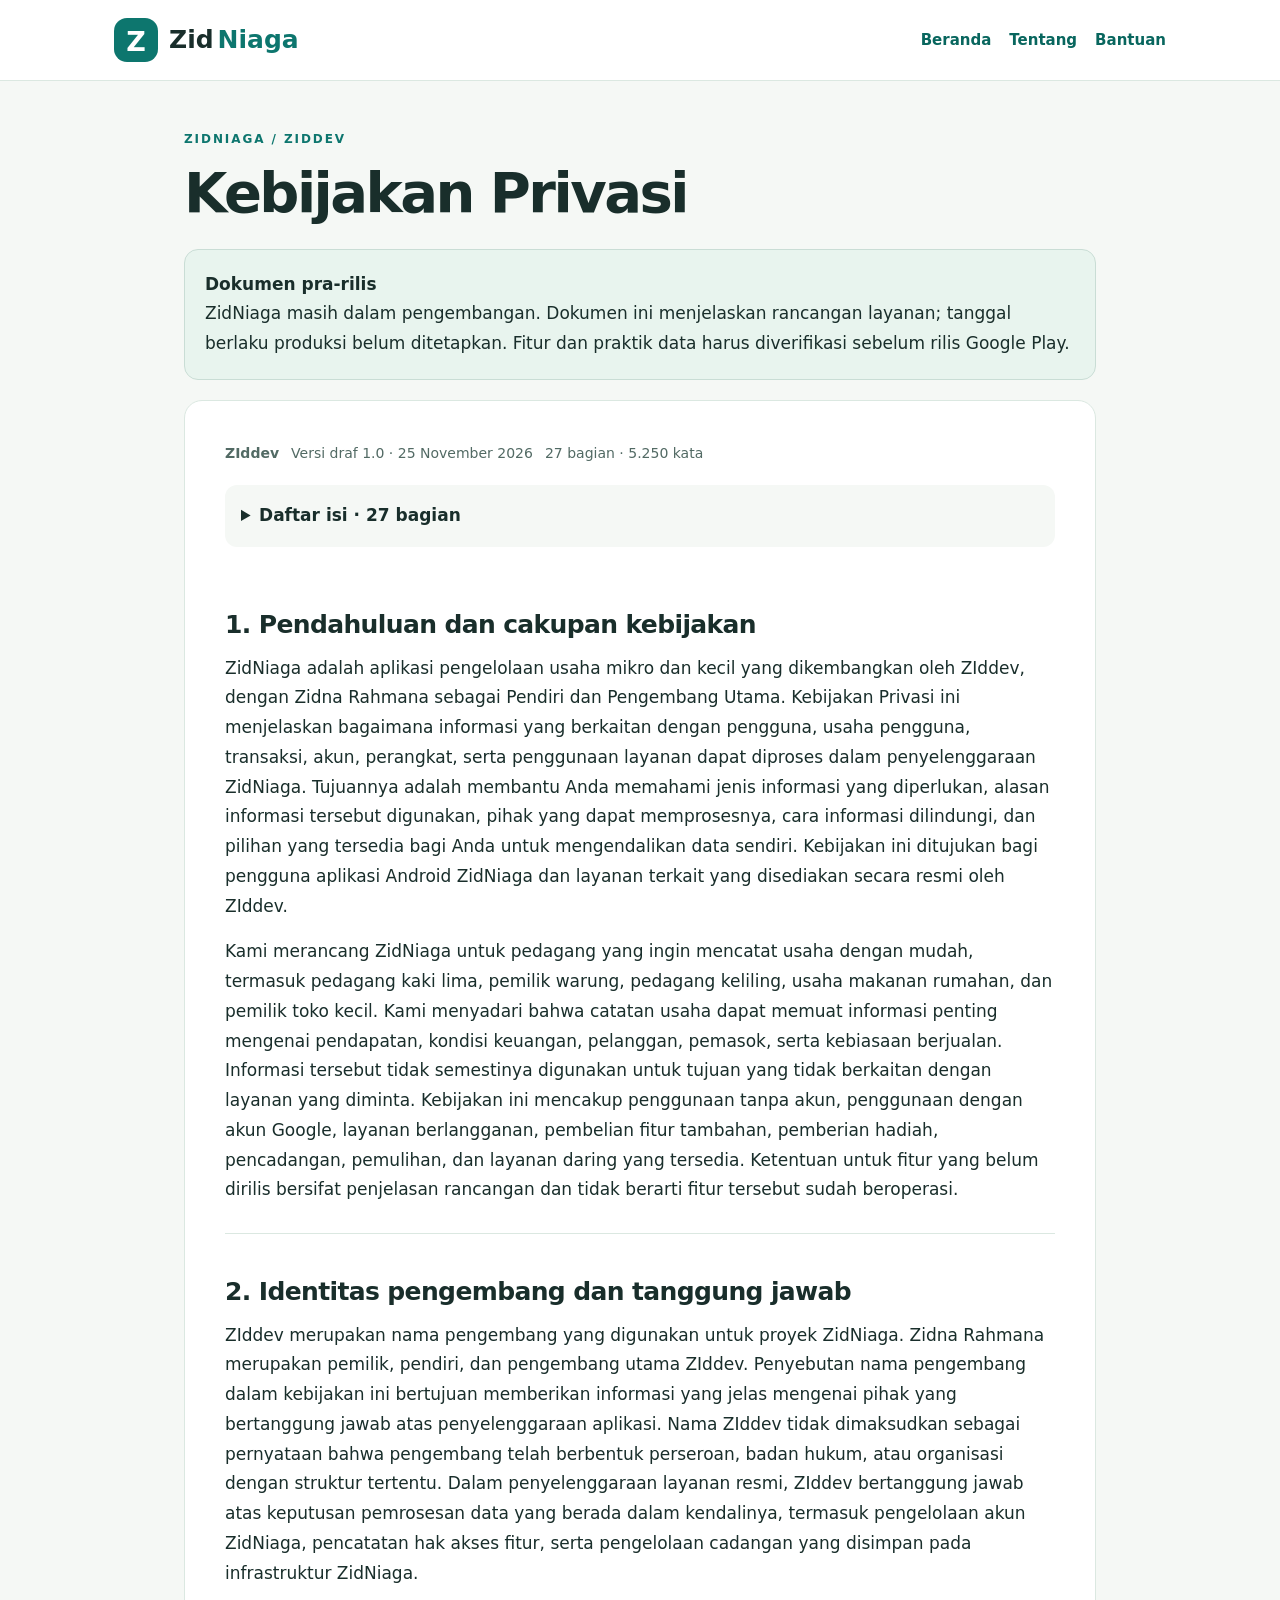
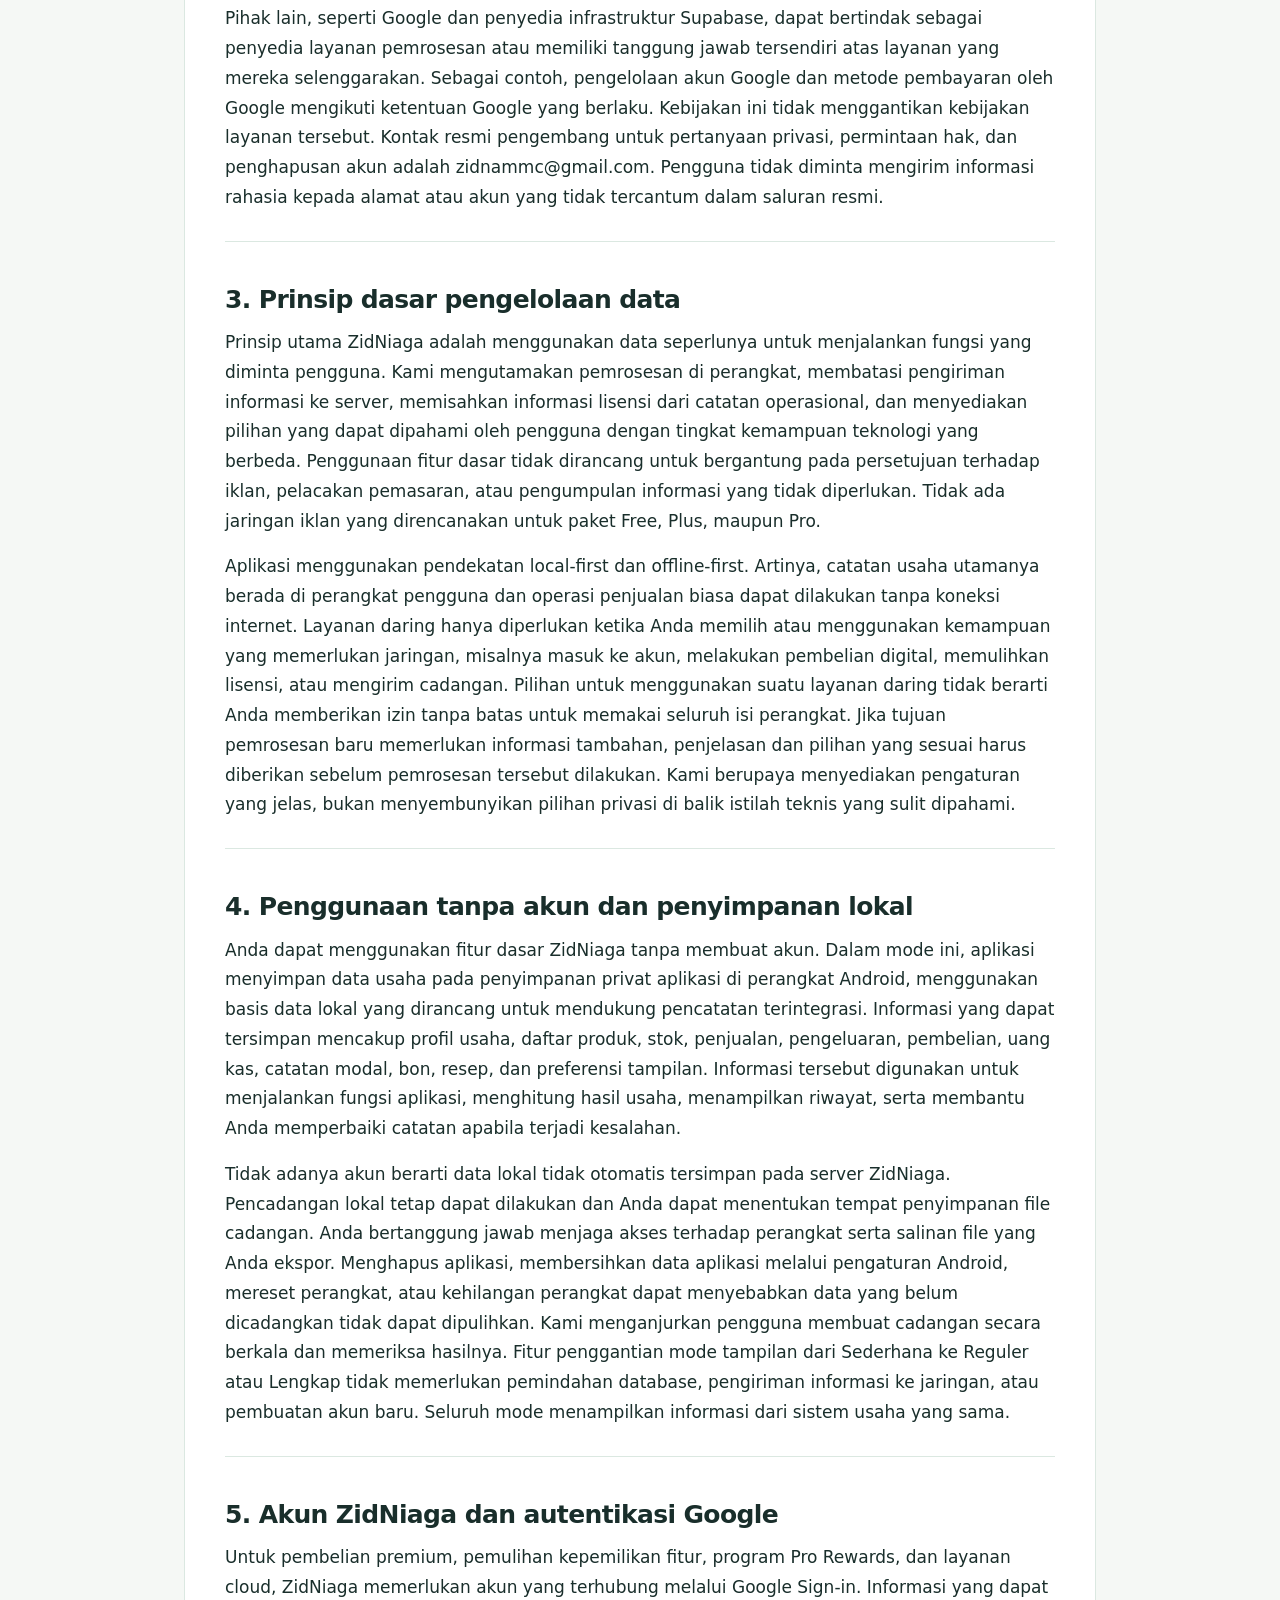
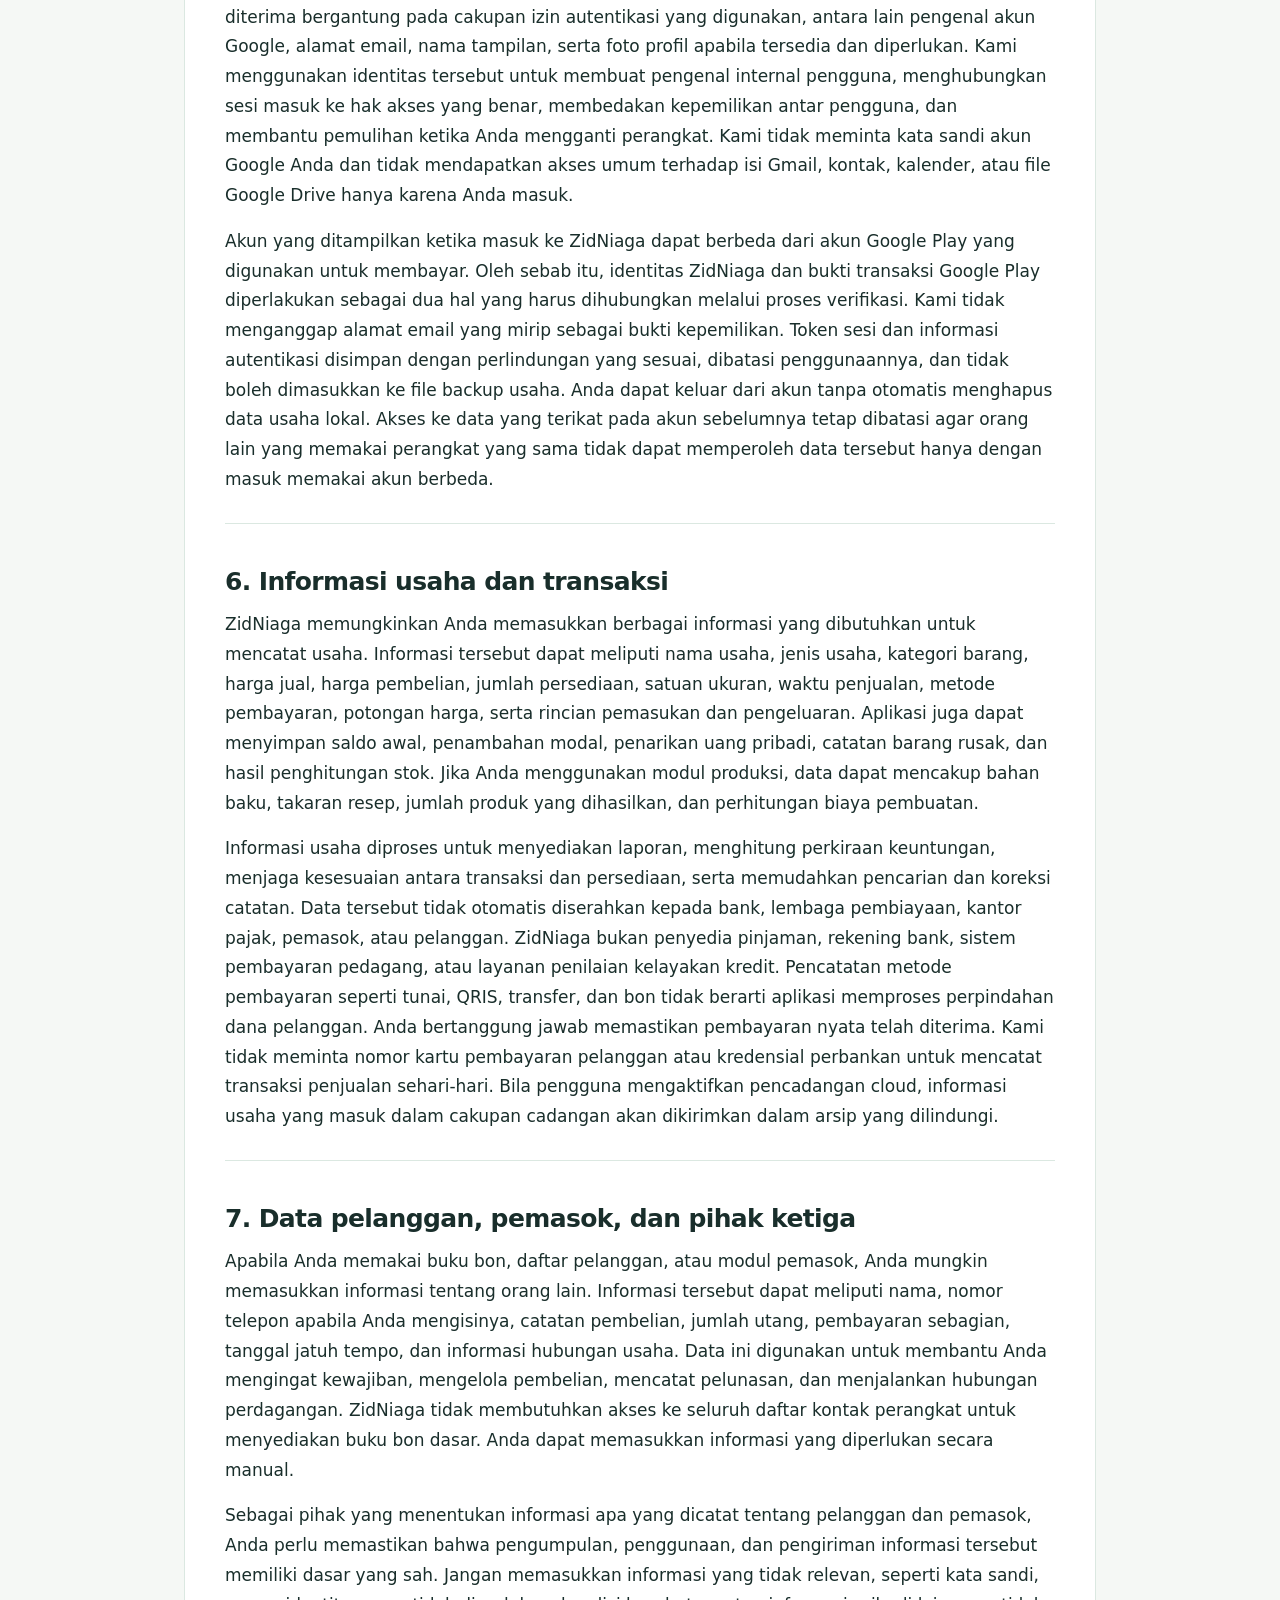
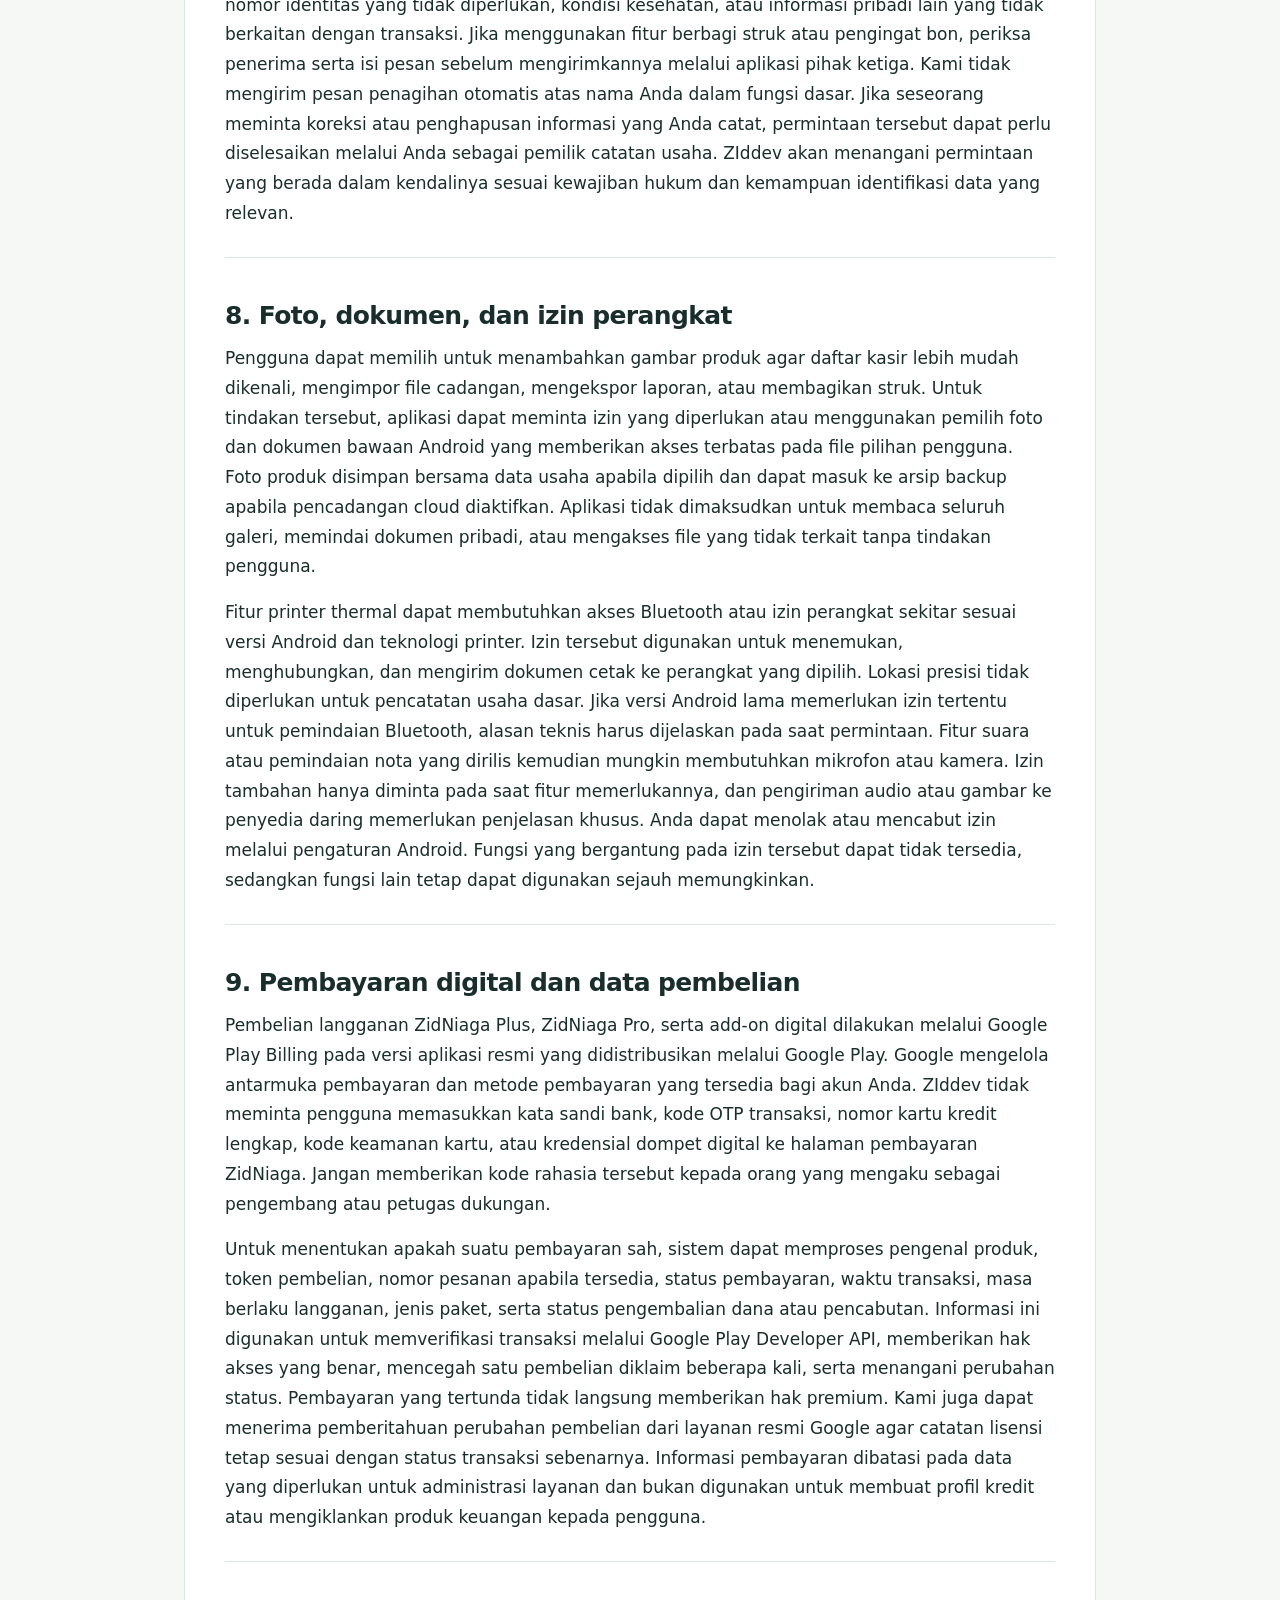
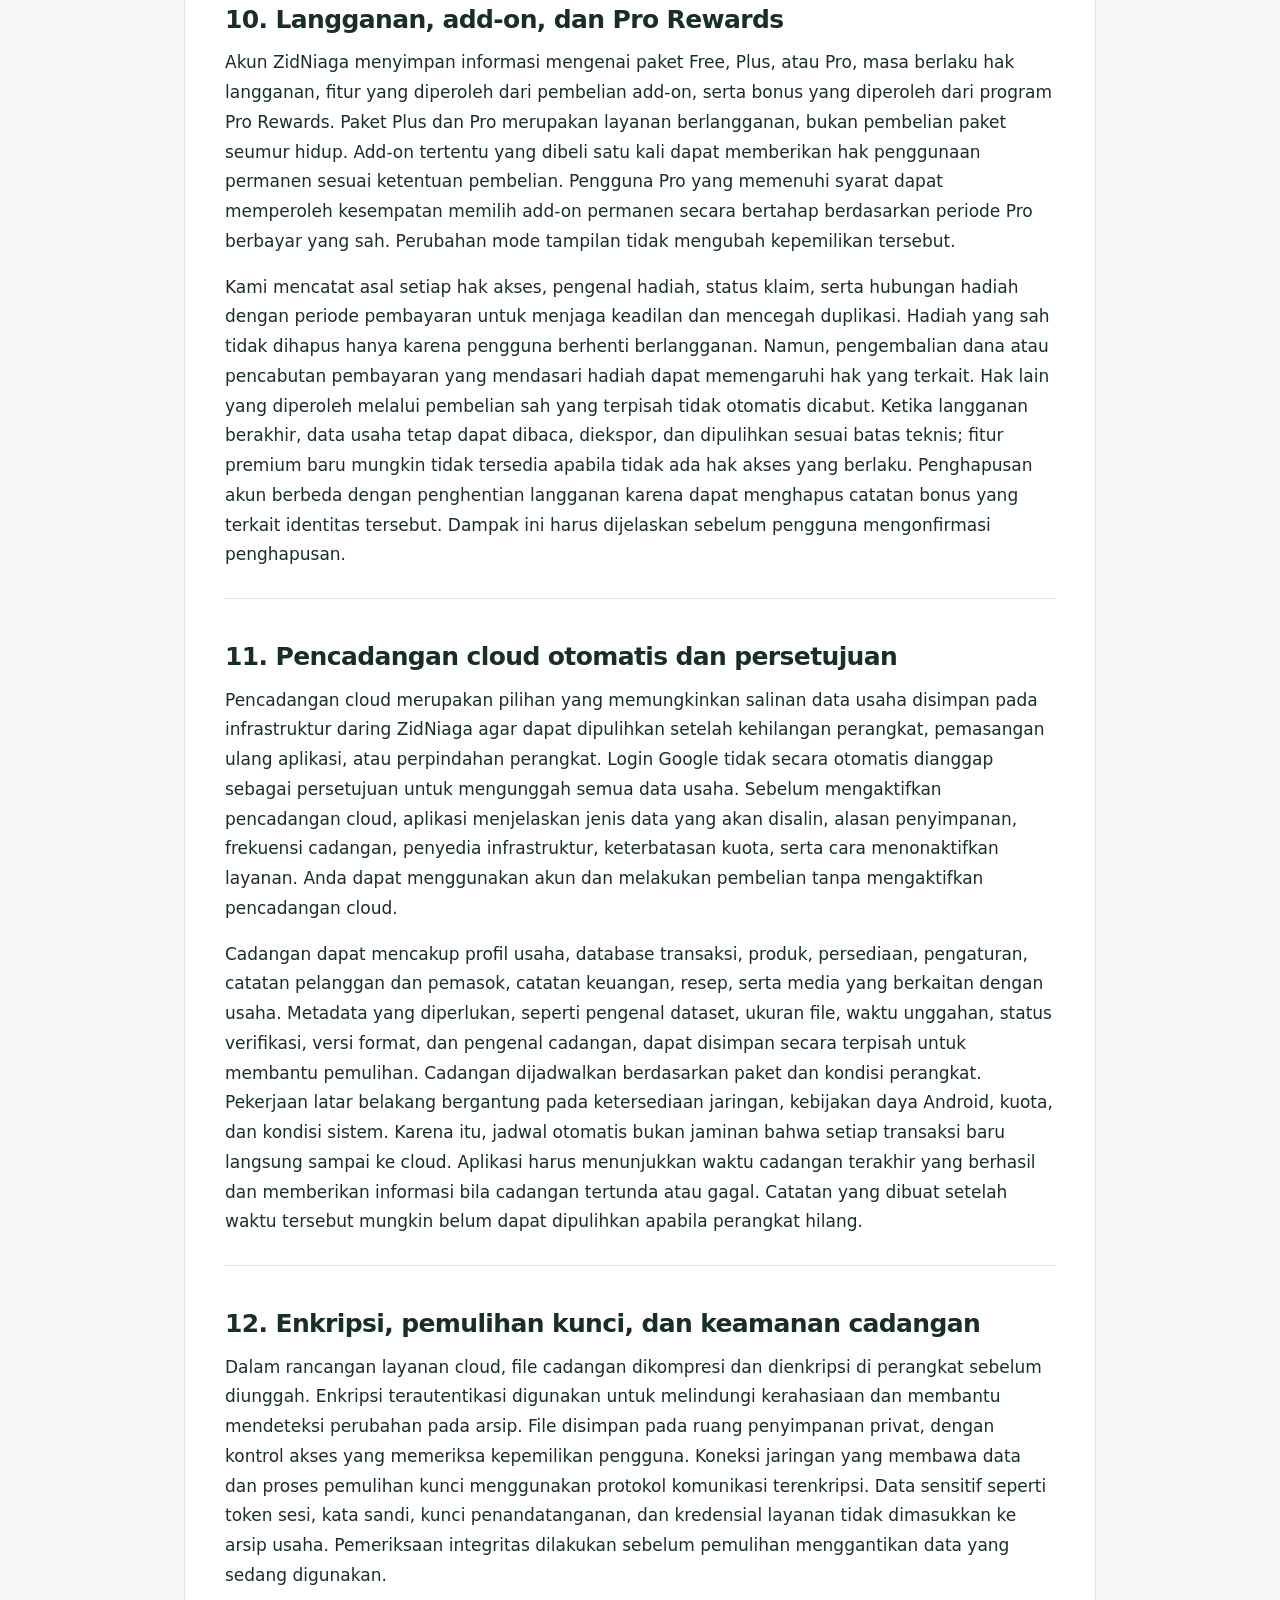
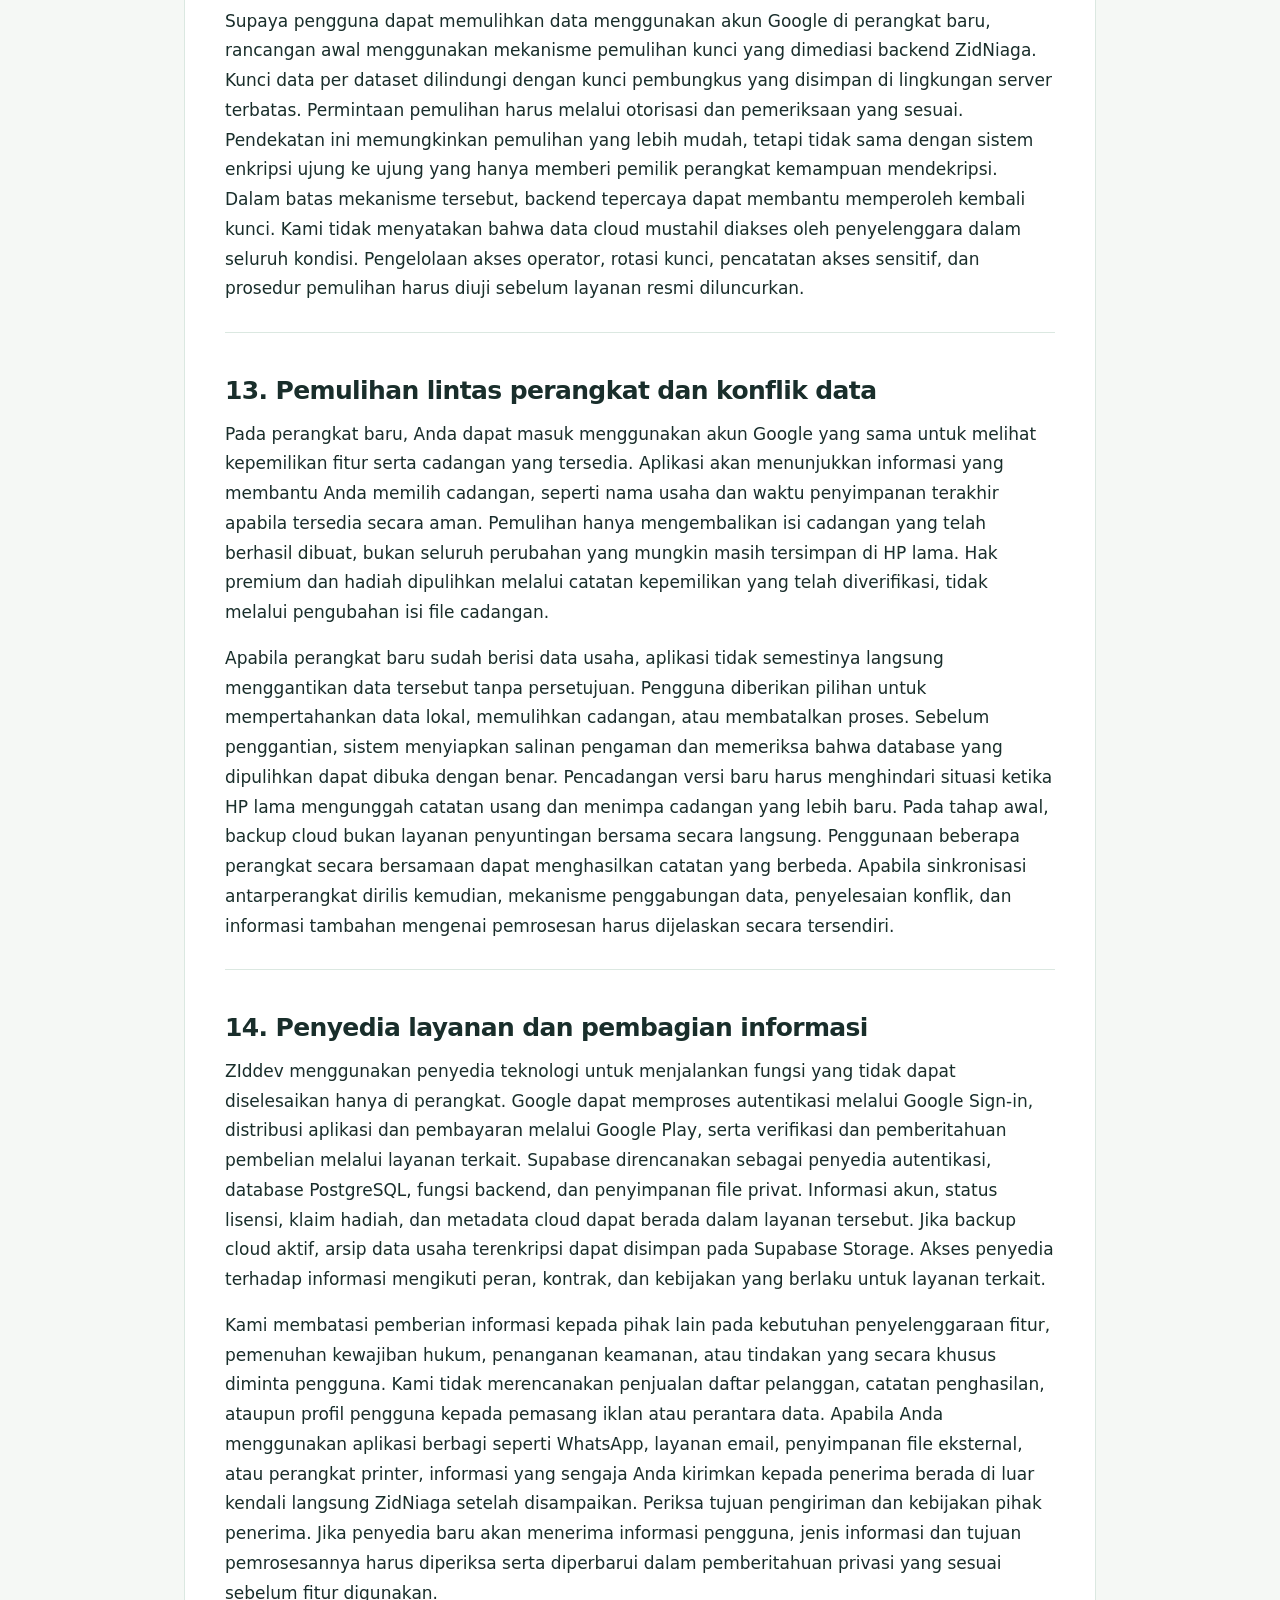
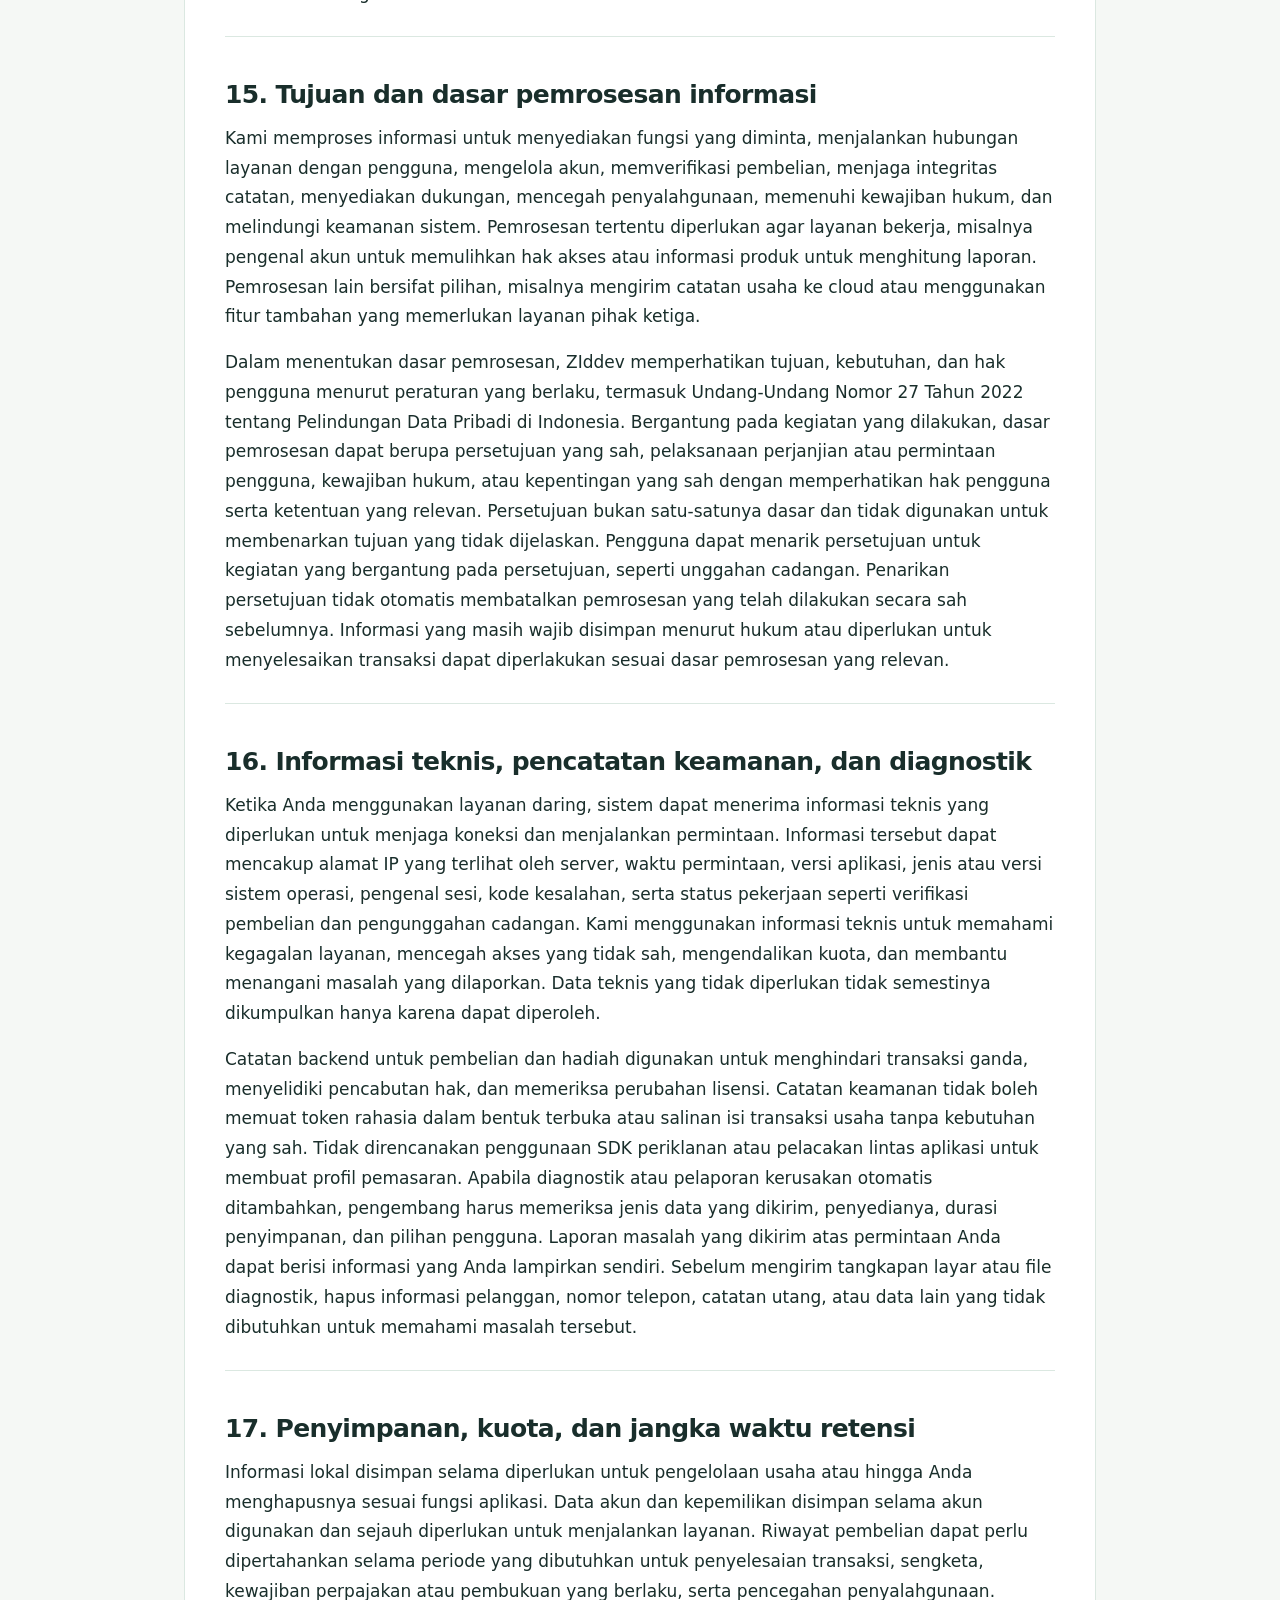
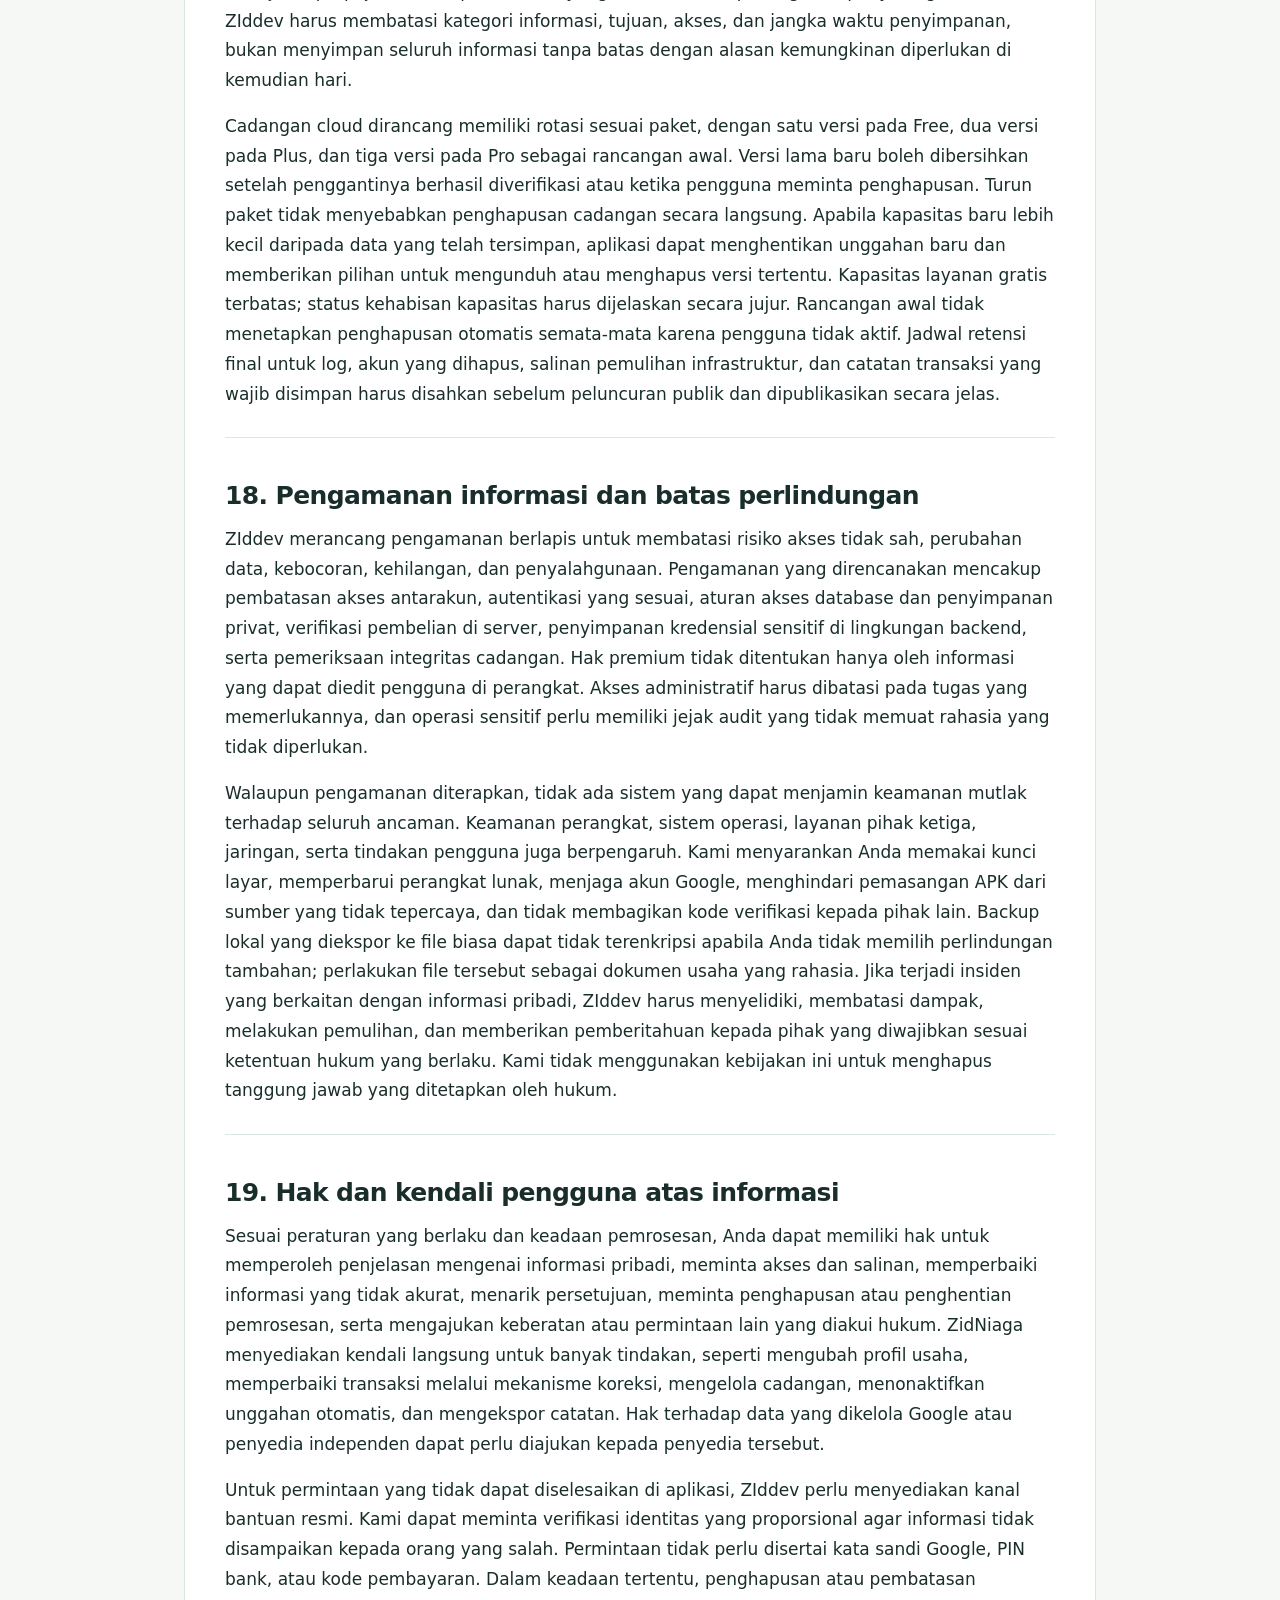
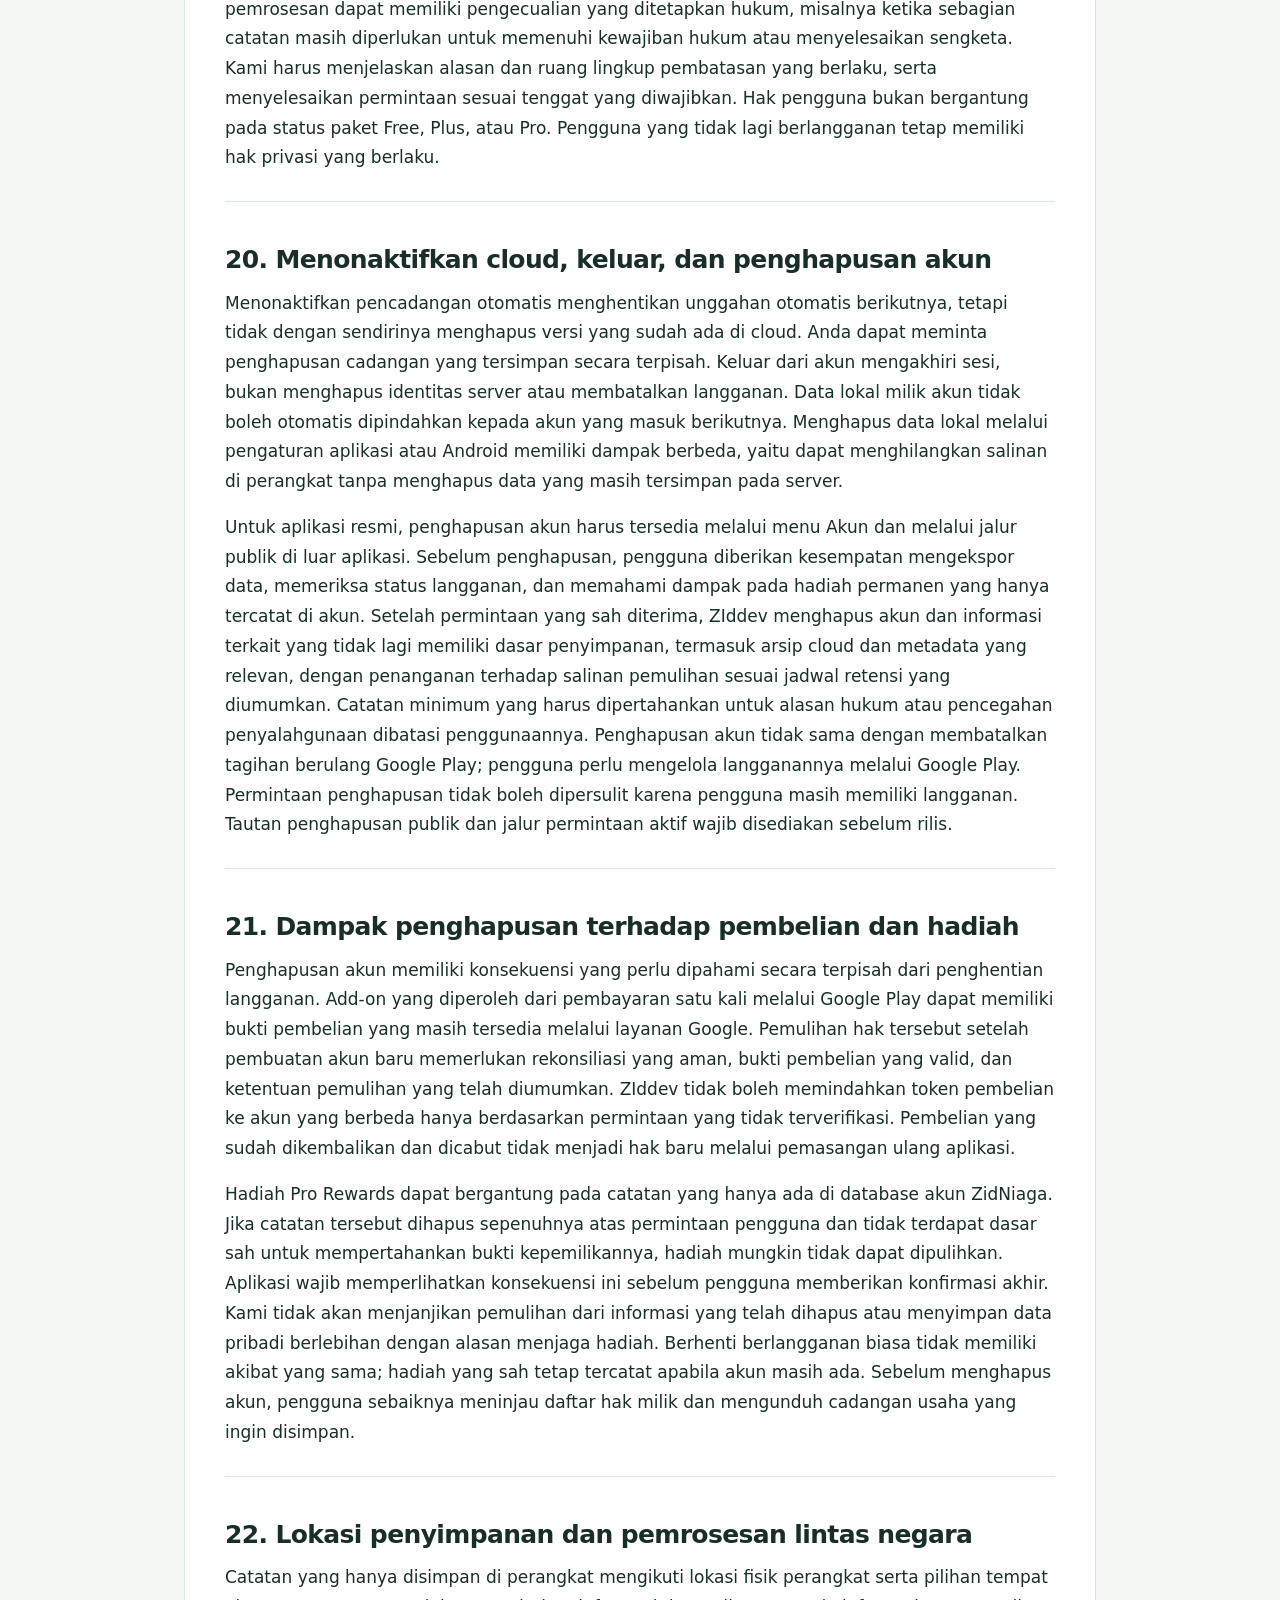
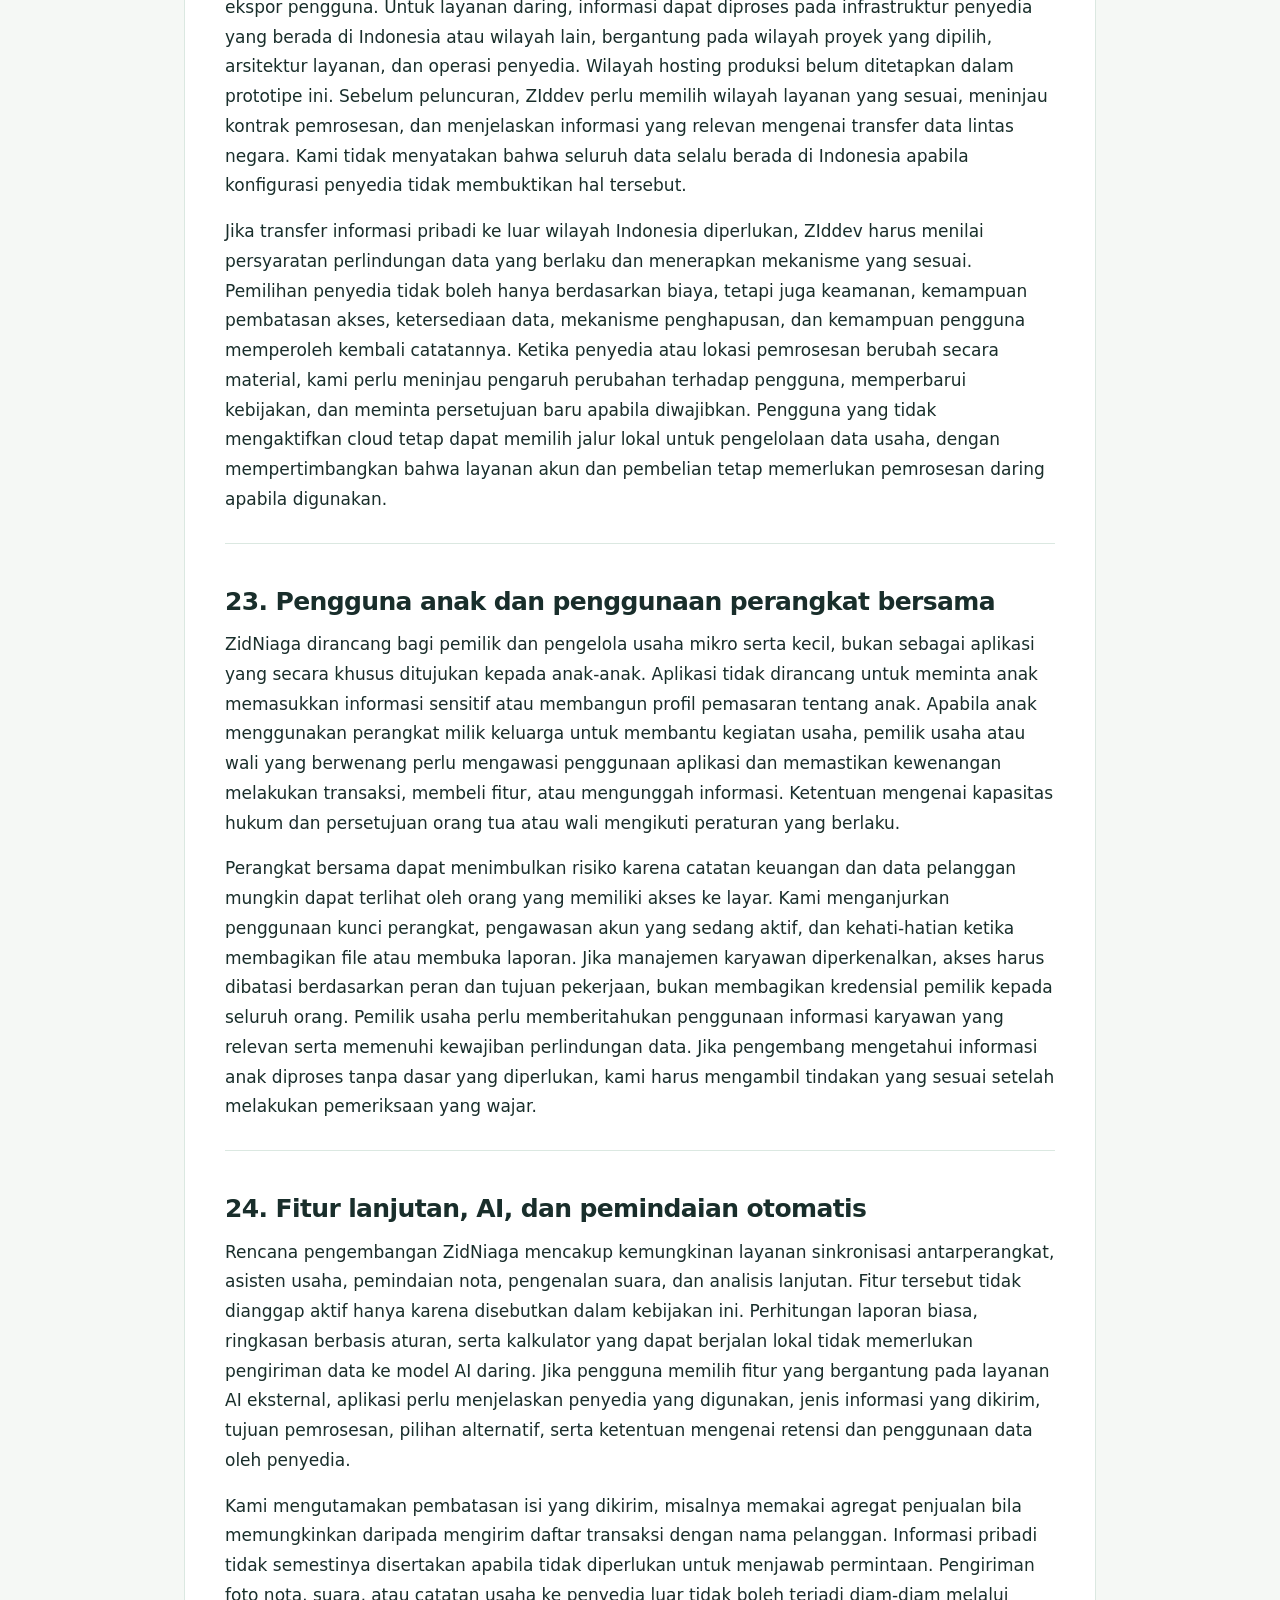
==== commit 247b7fa7: "Fix privacy contents navigation for standalone website" ====
--- a/privacy.html
+++ b/privacy.html
@@ -1,2 +1,2 @@
 <!doctype html>
-<html lang="id"><head><meta charset="utf-8"><meta name="viewport" content="width=device-width,initial-scale=1"><meta name="theme-color" content="#0d766e"><meta name="description" content="Rancangan kebijakan privasi ZidNiaga oleh ZIddev."><title>Kebijakan Privasi | ZidNiaga</title><link rel="stylesheet" href="style.css"></head><body><a class="skip" href="#main">Lewati navigasi</a><header class="site-header"><div class="nav-wrap"><a class="brand" href="index.html"><span class="mark" aria-hidden="true">Z</span>Zid<span>Niaga</span></a><nav aria-label="Navigasi utama"><a href="index.html">Beranda</a><a href="about.html">Tentang</a><a href="support.html">Bantuan</a></nav></div></header><main id="main" class="container"><div class="eyebrow">ZIDNIAGA / ZIDDEV</div><h1>Kebijakan Privasi</h1><aside class="notice"><strong>Dokumen pra-rilis</strong><p>ZidNiaga masih dalam pengembangan. Dokumen ini menjelaskan rancangan layanan; tanggal berlaku produksi belum ditetapkan. Fitur dan praktik data harus diverifikasi sebelum rilis Google Play.</p></aside><article class="legal-copy" aria-label="Kebijakan Privasi ZidNiaga"><div class="legal-meta"><b>ZIddev</b><span>Versi draf 1.0 · 25 November 2026</span><span>27 bagian · 5.250 kata</span></div><details class="legal-toc"><summary>Daftar isi · 27 bagian</summary><ol><li><button type="button" onclick="legalJump('priv-1')">1. Pendahuluan dan cakupan kebijakan</button></li><li><button type="button" onclick="legalJump('priv-2')">2. Identitas pengembang dan tanggung jawab</button></li><li><button type="button" onclick="legalJump('priv-3')">3. Prinsip dasar pengelolaan data</button></li><li><button type="button" onclick="legalJump('priv-4')">4. Penggunaan tanpa akun dan penyimpanan lokal</button></li><li><button type="button" onclick="legalJump('priv-5')">5. Akun ZidNiaga dan autentikasi Google</button></li><li><button type="button" onclick="legalJump('priv-6')">6. Informasi usaha dan transaksi</button></li><li><button type="button" onclick="legalJump('priv-7')">7. Data pelanggan, pemasok, dan pihak ketiga</button></li><li><button type="button" onclick="legalJump('priv-8')">8. Foto, dokumen, dan izin perangkat</button></li><li><button type="button" onclick="legalJump('priv-9')">9. Pembayaran digital dan data pembelian</button></li><li><button type="button" onclick="legalJump('priv-10')">10. Langganan, add-on, dan Pro Rewards</button></li><li><button type="button" onclick="legalJump('priv-11')">11. Pencadangan cloud otomatis dan persetujuan</button></li><li><button type="button" onclick="legalJump('priv-12')">12. Enkripsi, pemulihan kunci, dan keamanan cadangan</button></li><li><button type="button" onclick="legalJump('priv-13')">13. Pemulihan lintas perangkat dan konflik data</button></li><li><button type="button" onclick="legalJump('priv-14')">14. Penyedia layanan dan pembagian informasi</button></li><li><button type="button" onclick="legalJump('priv-15')">15. Tujuan dan dasar pemrosesan informasi</button></li><li><button type="button" onclick="legalJump('priv-16')">16. Informasi teknis, pencatatan keamanan, dan diagnostik</button></li><li><button type="button" onclick="legalJump('priv-17')">17. Penyimpanan, kuota, dan jangka waktu retensi</button></li><li><button type="button" onclick="legalJump('priv-18')">18. Pengamanan informasi dan batas perlindungan</button></li><li><button type="button" onclick="legalJump('priv-19')">19. Hak dan kendali pengguna atas informasi</button></li><li><button type="button" onclick="legalJump('priv-20')">20. Menonaktifkan cloud, keluar, dan penghapusan akun</button></li><li><button type="button" onclick="legalJump('priv-21')">21. Dampak penghapusan terhadap pembelian dan hadiah</button></li><li><button type="button" onclick="legalJump('priv-22')">22. Lokasi penyimpanan dan pemrosesan lintas negara</button></li><li><button type="button" onclick="legalJump('priv-23')">23. Pengguna anak dan penggunaan perangkat bersama</button></li><li><button type="button" onclick="legalJump('priv-24')">24. Fitur lanjutan, AI, dan pemindaian otomatis</button></li><li><button type="button" onclick="legalJump('priv-25')">25. Berbagi, ekspor, dan layanan eksternal</button></li><li><button type="button" onclick="legalJump('priv-26')">26. Perubahan kebijakan, pemberitahuan, dan perselisihan</button></li><li><button type="button" onclick="legalJump('priv-27')">27. Kontak privasi, status dokumen, dan rujukan</button></li></ol></details><section class="legal-section" id="priv-1"><h2>1. Pendahuluan dan cakupan kebijakan</h2><p>ZidNiaga adalah aplikasi pengelolaan usaha mikro dan kecil yang dikembangkan oleh ZIddev, dengan Zidna Rahmana sebagai Pendiri dan Pengembang Utama. Kebijakan Privasi ini menjelaskan bagaimana informasi yang berkaitan dengan pengguna, usaha pengguna, transaksi, akun, perangkat, serta penggunaan layanan dapat diproses dalam penyelenggaraan ZidNiaga. Tujuannya adalah membantu Anda memahami jenis informasi yang diperlukan, alasan informasi tersebut digunakan, pihak yang dapat memprosesnya, cara informasi dilindungi, dan pilihan yang tersedia bagi Anda untuk mengendalikan data sendiri. Kebijakan ini ditujukan bagi pengguna aplikasi Android ZidNiaga dan layanan terkait yang disediakan secara resmi oleh ZIddev.</p><p>Kami merancang ZidNiaga untuk pedagang yang ingin mencatat usaha dengan mudah, termasuk pedagang kaki lima, pemilik warung, pedagang keliling, usaha makanan rumahan, dan pemilik toko kecil. Kami menyadari bahwa catatan usaha dapat memuat informasi penting mengenai pendapatan, kondisi keuangan, pelanggan, pemasok, serta kebiasaan berjualan. Informasi tersebut tidak semestinya digunakan untuk tujuan yang tidak berkaitan dengan layanan yang diminta. Kebijakan ini mencakup penggunaan tanpa akun, penggunaan dengan akun Google, layanan berlangganan, pembelian fitur tambahan, pemberian hadiah, pencadangan, pemulihan, dan layanan daring yang tersedia. Ketentuan untuk fitur yang belum dirilis bersifat penjelasan rancangan dan tidak berarti fitur tersebut sudah beroperasi.</p></section><section class="legal-section" id="priv-2"><h2>2. Identitas pengembang dan tanggung jawab</h2><p>ZIddev merupakan nama pengembang yang digunakan untuk proyek ZidNiaga. Zidna Rahmana merupakan pemilik, pendiri, dan pengembang utama ZIddev. Penyebutan nama pengembang dalam kebijakan ini bertujuan memberikan informasi yang jelas mengenai pihak yang bertanggung jawab atas penyelenggaraan aplikasi. Nama ZIddev tidak dimaksudkan sebagai pernyataan bahwa pengembang telah berbentuk perseroan, badan hukum, atau organisasi dengan struktur tertentu. Dalam penyelenggaraan layanan resmi, ZIddev bertanggung jawab atas keputusan pemrosesan data yang berada dalam kendalinya, termasuk pengelolaan akun ZidNiaga, pencatatan hak akses fitur, serta pengelolaan cadangan yang disimpan pada infrastruktur ZidNiaga.</p><p>Pihak lain, seperti Google dan penyedia infrastruktur Supabase, dapat bertindak sebagai penyedia layanan pemrosesan atau memiliki tanggung jawab tersendiri atas layanan yang mereka selenggarakan. Sebagai contoh, pengelolaan akun Google dan metode pembayaran oleh Google mengikuti ketentuan Google yang berlaku. Kebijakan ini tidak menggantikan kebijakan layanan tersebut. Kontak resmi pengembang untuk pertanyaan privasi, permintaan hak, dan penghapusan akun adalah zidnammc@gmail.com. Pengguna tidak diminta mengirim informasi rahasia kepada alamat atau akun yang tidak tercantum dalam saluran resmi.</p></section><section class="legal-section" id="priv-3"><h2>3. Prinsip dasar pengelolaan data</h2><p>Prinsip utama ZidNiaga adalah menggunakan data seperlunya untuk menjalankan fungsi yang diminta pengguna. Kami mengutamakan pemrosesan di perangkat, membatasi pengiriman informasi ke server, memisahkan informasi lisensi dari catatan operasional, dan menyediakan pilihan yang dapat dipahami oleh pengguna dengan tingkat kemampuan teknologi yang berbeda. Penggunaan fitur dasar tidak dirancang untuk bergantung pada persetujuan terhadap iklan, pelacakan pemasaran, atau pengumpulan informasi yang tidak diperlukan. Tidak ada jaringan iklan yang direncanakan untuk paket Free, Plus, maupun Pro.</p><p>Aplikasi menggunakan pendekatan local-first dan offline-first. Artinya, catatan usaha utamanya berada di perangkat pengguna dan operasi penjualan biasa dapat dilakukan tanpa koneksi internet. Layanan daring hanya diperlukan ketika Anda memilih atau menggunakan kemampuan yang memerlukan jaringan, misalnya masuk ke akun, melakukan pembelian digital, memulihkan lisensi, atau mengirim cadangan. Pilihan untuk menggunakan suatu layanan daring tidak berarti Anda memberikan izin tanpa batas untuk memakai seluruh isi perangkat. Jika tujuan pemrosesan baru memerlukan informasi tambahan, penjelasan dan pilihan yang sesuai harus diberikan sebelum pemrosesan tersebut dilakukan. Kami berupaya menyediakan pengaturan yang jelas, bukan menyembunyikan pilihan privasi di balik istilah teknis yang sulit dipahami.</p></section><section class="legal-section" id="priv-4"><h2>4. Penggunaan tanpa akun dan penyimpanan lokal</h2><p>Anda dapat menggunakan fitur dasar ZidNiaga tanpa membuat akun. Dalam mode ini, aplikasi menyimpan data usaha pada penyimpanan privat aplikasi di perangkat Android, menggunakan basis data lokal yang dirancang untuk mendukung pencatatan terintegrasi. Informasi yang dapat tersimpan mencakup profil usaha, daftar produk, stok, penjualan, pengeluaran, pembelian, uang kas, catatan modal, bon, resep, dan preferensi tampilan. Informasi tersebut digunakan untuk menjalankan fungsi aplikasi, menghitung hasil usaha, menampilkan riwayat, serta membantu Anda memperbaiki catatan apabila terjadi kesalahan.</p><p>Tidak adanya akun berarti data lokal tidak otomatis tersimpan pada server ZidNiaga. Pencadangan lokal tetap dapat dilakukan dan Anda dapat menentukan tempat penyimpanan file cadangan. Anda bertanggung jawab menjaga akses terhadap perangkat serta salinan file yang Anda ekspor. Menghapus aplikasi, membersihkan data aplikasi melalui pengaturan Android, mereset perangkat, atau kehilangan perangkat dapat menyebabkan data yang belum dicadangkan tidak dapat dipulihkan. Kami menganjurkan pengguna membuat cadangan secara berkala dan memeriksa hasilnya. Fitur penggantian mode tampilan dari Sederhana ke Reguler atau Lengkap tidak memerlukan pemindahan database, pengiriman informasi ke jaringan, atau pembuatan akun baru. Seluruh mode menampilkan informasi dari sistem usaha yang sama.</p></section><section class="legal-section" id="priv-5"><h2>5. Akun ZidNiaga dan autentikasi Google</h2><p>Untuk pembelian premium, pemulihan kepemilikan fitur, program Pro Rewards, dan layanan cloud, ZidNiaga memerlukan akun yang terhubung melalui Google Sign-in. Informasi yang dapat diterima bergantung pada cakupan izin autentikasi yang digunakan, antara lain pengenal akun Google, alamat email, nama tampilan, serta foto profil apabila tersedia dan diperlukan. Kami menggunakan identitas tersebut untuk membuat pengenal internal pengguna, menghubungkan sesi masuk ke hak akses yang benar, membedakan kepemilikan antar pengguna, dan membantu pemulihan ketika Anda mengganti perangkat. Kami tidak meminta kata sandi akun Google Anda dan tidak mendapatkan akses umum terhadap isi Gmail, kontak, kalender, atau file Google Drive hanya karena Anda masuk.</p><p>Akun yang ditampilkan ketika masuk ke ZidNiaga dapat berbeda dari akun Google Play yang digunakan untuk membayar. Oleh sebab itu, identitas ZidNiaga dan bukti transaksi Google Play diperlakukan sebagai dua hal yang harus dihubungkan melalui proses verifikasi. Kami tidak menganggap alamat email yang mirip sebagai bukti kepemilikan. Token sesi dan informasi autentikasi disimpan dengan perlindungan yang sesuai, dibatasi penggunaannya, dan tidak boleh dimasukkan ke file backup usaha. Anda dapat keluar dari akun tanpa otomatis menghapus data usaha lokal. Akses ke data yang terikat pada akun sebelumnya tetap dibatasi agar orang lain yang memakai perangkat yang sama tidak dapat memperoleh data tersebut hanya dengan masuk memakai akun berbeda.</p></section><section class="legal-section" id="priv-6"><h2>6. Informasi usaha dan transaksi</h2><p>ZidNiaga memungkinkan Anda memasukkan berbagai informasi yang dibutuhkan untuk mencatat usaha. Informasi tersebut dapat meliputi nama usaha, jenis usaha, kategori barang, harga jual, harga pembelian, jumlah persediaan, satuan ukuran, waktu penjualan, metode pembayaran, potongan harga, serta rincian pemasukan dan pengeluaran. Aplikasi juga dapat menyimpan saldo awal, penambahan modal, penarikan uang pribadi, catatan barang rusak, dan hasil penghitungan stok. Jika Anda menggunakan modul produksi, data dapat mencakup bahan baku, takaran resep, jumlah produk yang dihasilkan, dan perhitungan biaya pembuatan.</p><p>Informasi usaha diproses untuk menyediakan laporan, menghitung perkiraan keuntungan, menjaga kesesuaian antara transaksi dan persediaan, serta memudahkan pencarian dan koreksi catatan. Data tersebut tidak otomatis diserahkan kepada bank, lembaga pembiayaan, kantor pajak, pemasok, atau pelanggan. ZidNiaga bukan penyedia pinjaman, rekening bank, sistem pembayaran pedagang, atau layanan penilaian kelayakan kredit. Pencatatan metode pembayaran seperti tunai, QRIS, transfer, dan bon tidak berarti aplikasi memproses perpindahan dana pelanggan. Anda bertanggung jawab memastikan pembayaran nyata telah diterima. Kami tidak meminta nomor kartu pembayaran pelanggan atau kredensial perbankan untuk mencatat transaksi penjualan sehari-hari. Bila pengguna mengaktifkan pencadangan cloud, informasi usaha yang masuk dalam cakupan cadangan akan dikirimkan dalam arsip yang dilindungi.</p></section><section class="legal-section" id="priv-7"><h2>7. Data pelanggan, pemasok, dan pihak ketiga</h2><p>Apabila Anda memakai buku bon, daftar pelanggan, atau modul pemasok, Anda mungkin memasukkan informasi tentang orang lain. Informasi tersebut dapat meliputi nama, nomor telepon apabila Anda mengisinya, catatan pembelian, jumlah utang, pembayaran sebagian, tanggal jatuh tempo, dan informasi hubungan usaha. Data ini digunakan untuk membantu Anda mengingat kewajiban, mengelola pembelian, mencatat pelunasan, dan menjalankan hubungan perdagangan. ZidNiaga tidak membutuhkan akses ke seluruh daftar kontak perangkat untuk menyediakan buku bon dasar. Anda dapat memasukkan informasi yang diperlukan secara manual.</p><p>Sebagai pihak yang menentukan informasi apa yang dicatat tentang pelanggan dan pemasok, Anda perlu memastikan bahwa pengumpulan, penggunaan, dan pengiriman informasi tersebut memiliki dasar yang sah. Jangan memasukkan informasi yang tidak relevan, seperti kata sandi, nomor identitas yang tidak diperlukan, kondisi kesehatan, atau informasi pribadi lain yang tidak berkaitan dengan transaksi. Jika menggunakan fitur berbagi struk atau pengingat bon, periksa penerima serta isi pesan sebelum mengirimkannya melalui aplikasi pihak ketiga. Kami tidak mengirim pesan penagihan otomatis atas nama Anda dalam fungsi dasar. Jika seseorang meminta koreksi atau penghapusan informasi yang Anda catat, permintaan tersebut dapat perlu diselesaikan melalui Anda sebagai pemilik catatan usaha. ZIddev akan menangani permintaan yang berada dalam kendalinya sesuai kewajiban hukum dan kemampuan identifikasi data yang relevan.</p></section><section class="legal-section" id="priv-8"><h2>8. Foto, dokumen, dan izin perangkat</h2><p>Pengguna dapat memilih untuk menambahkan gambar produk agar daftar kasir lebih mudah dikenali, mengimpor file cadangan, mengekspor laporan, atau membagikan struk. Untuk tindakan tersebut, aplikasi dapat meminta izin yang diperlukan atau menggunakan pemilih foto dan dokumen bawaan Android yang memberikan akses terbatas pada file pilihan pengguna. Foto produk disimpan bersama data usaha apabila dipilih dan dapat masuk ke arsip backup apabila pencadangan cloud diaktifkan. Aplikasi tidak dimaksudkan untuk membaca seluruh galeri, memindai dokumen pribadi, atau mengakses file yang tidak terkait tanpa tindakan pengguna.</p><p>Fitur printer thermal dapat membutuhkan akses Bluetooth atau izin perangkat sekitar sesuai versi Android dan teknologi printer. Izin tersebut digunakan untuk menemukan, menghubungkan, dan mengirim dokumen cetak ke perangkat yang dipilih. Lokasi presisi tidak diperlukan untuk pencatatan usaha dasar. Jika versi Android lama memerlukan izin tertentu untuk pemindaian Bluetooth, alasan teknis harus dijelaskan pada saat permintaan. Fitur suara atau pemindaian nota yang dirilis kemudian mungkin membutuhkan mikrofon atau kamera. Izin tambahan hanya diminta pada saat fitur memerlukannya, dan pengiriman audio atau gambar ke penyedia daring memerlukan penjelasan khusus. Anda dapat menolak atau mencabut izin melalui pengaturan Android. Fungsi yang bergantung pada izin tersebut dapat tidak tersedia, sedangkan fungsi lain tetap dapat digunakan sejauh memungkinkan.</p></section><section class="legal-section" id="priv-9"><h2>9. Pembayaran digital dan data pembelian</h2><p>Pembelian langganan ZidNiaga Plus, ZidNiaga Pro, serta add-on digital dilakukan melalui Google Play Billing pada versi aplikasi resmi yang didistribusikan melalui Google Play. Google mengelola antarmuka pembayaran dan metode pembayaran yang tersedia bagi akun Anda. ZIddev tidak meminta pengguna memasukkan kata sandi bank, kode OTP transaksi, nomor kartu kredit lengkap, kode keamanan kartu, atau kredensial dompet digital ke halaman pembayaran ZidNiaga. Jangan memberikan kode rahasia tersebut kepada orang yang mengaku sebagai pengembang atau petugas dukungan.</p><p>Untuk menentukan apakah suatu pembayaran sah, sistem dapat memproses pengenal produk, token pembelian, nomor pesanan apabila tersedia, status pembayaran, waktu transaksi, masa berlaku langganan, jenis paket, serta status pengembalian dana atau pencabutan. Informasi ini digunakan untuk memverifikasi transaksi melalui Google Play Developer API, memberikan hak akses yang benar, mencegah satu pembelian diklaim beberapa kali, serta menangani perubahan status. Pembayaran yang tertunda tidak langsung memberikan hak premium. Kami juga dapat menerima pemberitahuan perubahan pembelian dari layanan resmi Google agar catatan lisensi tetap sesuai dengan status transaksi sebenarnya. Informasi pembayaran dibatasi pada data yang diperlukan untuk administrasi layanan dan bukan digunakan untuk membuat profil kredit atau mengiklankan produk keuangan kepada pengguna.</p></section><section class="legal-section" id="priv-10"><h2>10. Langganan, add-on, dan Pro Rewards</h2><p>Akun ZidNiaga menyimpan informasi mengenai paket Free, Plus, atau Pro, masa berlaku hak langganan, fitur yang diperoleh dari pembelian add-on, serta bonus yang diperoleh dari program Pro Rewards. Paket Plus dan Pro merupakan layanan berlangganan, bukan pembelian paket seumur hidup. Add-on tertentu yang dibeli satu kali dapat memberikan hak penggunaan permanen sesuai ketentuan pembelian. Pengguna Pro yang memenuhi syarat dapat memperoleh kesempatan memilih add-on permanen secara bertahap berdasarkan periode Pro berbayar yang sah. Perubahan mode tampilan tidak mengubah kepemilikan tersebut.</p><p>Kami mencatat asal setiap hak akses, pengenal hadiah, status klaim, serta hubungan hadiah dengan periode pembayaran untuk menjaga keadilan dan mencegah duplikasi. Hadiah yang sah tidak dihapus hanya karena pengguna berhenti berlangganan. Namun, pengembalian dana atau pencabutan pembayaran yang mendasari hadiah dapat memengaruhi hak yang terkait. Hak lain yang diperoleh melalui pembelian sah yang terpisah tidak otomatis dicabut. Ketika langganan berakhir, data usaha tetap dapat dibaca, diekspor, dan dipulihkan sesuai batas teknis; fitur premium baru mungkin tidak tersedia apabila tidak ada hak akses yang berlaku. Penghapusan akun berbeda dengan penghentian langganan karena dapat menghapus catatan bonus yang terkait identitas tersebut. Dampak ini harus dijelaskan sebelum pengguna mengonfirmasi penghapusan.</p></section><section class="legal-section" id="priv-11"><h2>11. Pencadangan cloud otomatis dan persetujuan</h2><p>Pencadangan cloud merupakan pilihan yang memungkinkan salinan data usaha disimpan pada infrastruktur daring ZidNiaga agar dapat dipulihkan setelah kehilangan perangkat, pemasangan ulang aplikasi, atau perpindahan perangkat. Login Google tidak secara otomatis dianggap sebagai persetujuan untuk mengunggah semua data usaha. Sebelum mengaktifkan pencadangan cloud, aplikasi menjelaskan jenis data yang akan disalin, alasan penyimpanan, frekuensi cadangan, penyedia infrastruktur, keterbatasan kuota, serta cara menonaktifkan layanan. Anda dapat menggunakan akun dan melakukan pembelian tanpa mengaktifkan pencadangan cloud.</p><p>Cadangan dapat mencakup profil usaha, database transaksi, produk, persediaan, pengaturan, catatan pelanggan dan pemasok, catatan keuangan, resep, serta media yang berkaitan dengan usaha. Metadata yang diperlukan, seperti pengenal dataset, ukuran file, waktu unggahan, status verifikasi, versi format, dan pengenal cadangan, dapat disimpan secara terpisah untuk membantu pemulihan. Cadangan dijadwalkan berdasarkan paket dan kondisi perangkat. Pekerjaan latar belakang bergantung pada ketersediaan jaringan, kebijakan daya Android, kuota, dan kondisi sistem. Karena itu, jadwal otomatis bukan jaminan bahwa setiap transaksi baru langsung sampai ke cloud. Aplikasi harus menunjukkan waktu cadangan terakhir yang berhasil dan memberikan informasi bila cadangan tertunda atau gagal. Catatan yang dibuat setelah waktu tersebut mungkin belum dapat dipulihkan apabila perangkat hilang.</p></section><section class="legal-section" id="priv-12"><h2>12. Enkripsi, pemulihan kunci, dan keamanan cadangan</h2><p>Dalam rancangan layanan cloud, file cadangan dikompresi dan dienkripsi di perangkat sebelum diunggah. Enkripsi terautentikasi digunakan untuk melindungi kerahasiaan dan membantu mendeteksi perubahan pada arsip. File disimpan pada ruang penyimpanan privat, dengan kontrol akses yang memeriksa kepemilikan pengguna. Koneksi jaringan yang membawa data dan proses pemulihan kunci menggunakan protokol komunikasi terenkripsi. Data sensitif seperti token sesi, kata sandi, kunci penandatanganan, dan kredensial layanan tidak dimasukkan ke arsip usaha. Pemeriksaan integritas dilakukan sebelum pemulihan menggantikan data yang sedang digunakan.</p><p>Supaya pengguna dapat memulihkan data menggunakan akun Google di perangkat baru, rancangan awal menggunakan mekanisme pemulihan kunci yang dimediasi backend ZidNiaga. Kunci data per dataset dilindungi dengan kunci pembungkus yang disimpan di lingkungan server terbatas. Permintaan pemulihan harus melalui otorisasi dan pemeriksaan yang sesuai. Pendekatan ini memungkinkan pemulihan yang lebih mudah, tetapi tidak sama dengan sistem enkripsi ujung ke ujung yang hanya memberi pemilik perangkat kemampuan mendekripsi. Dalam batas mekanisme tersebut, backend tepercaya dapat membantu memperoleh kembali kunci. Kami tidak menyatakan bahwa data cloud mustahil diakses oleh penyelenggara dalam seluruh kondisi. Pengelolaan akses operator, rotasi kunci, pencatatan akses sensitif, dan prosedur pemulihan harus diuji sebelum layanan resmi diluncurkan.</p></section><section class="legal-section" id="priv-13"><h2>13. Pemulihan lintas perangkat dan konflik data</h2><p>Pada perangkat baru, Anda dapat masuk menggunakan akun Google yang sama untuk melihat kepemilikan fitur serta cadangan yang tersedia. Aplikasi akan menunjukkan informasi yang membantu Anda memilih cadangan, seperti nama usaha dan waktu penyimpanan terakhir apabila tersedia secara aman. Pemulihan hanya mengembalikan isi cadangan yang telah berhasil dibuat, bukan seluruh perubahan yang mungkin masih tersimpan di HP lama. Hak premium dan hadiah dipulihkan melalui catatan kepemilikan yang telah diverifikasi, tidak melalui pengubahan isi file cadangan.</p><p>Apabila perangkat baru sudah berisi data usaha, aplikasi tidak semestinya langsung menggantikan data tersebut tanpa persetujuan. Pengguna diberikan pilihan untuk mempertahankan data lokal, memulihkan cadangan, atau membatalkan proses. Sebelum penggantian, sistem menyiapkan salinan pengaman dan memeriksa bahwa database yang dipulihkan dapat dibuka dengan benar. Pencadangan versi baru harus menghindari situasi ketika HP lama mengunggah catatan usang dan menimpa cadangan yang lebih baru. Pada tahap awal, backup cloud bukan layanan penyuntingan bersama secara langsung. Penggunaan beberapa perangkat secara bersamaan dapat menghasilkan catatan yang berbeda. Apabila sinkronisasi antarperangkat dirilis kemudian, mekanisme penggabungan data, penyelesaian konflik, dan informasi tambahan mengenai pemrosesan harus dijelaskan secara tersendiri.</p></section><section class="legal-section" id="priv-14"><h2>14. Penyedia layanan dan pembagian informasi</h2><p>ZIddev menggunakan penyedia teknologi untuk menjalankan fungsi yang tidak dapat diselesaikan hanya di perangkat. Google dapat memproses autentikasi melalui Google Sign-in, distribusi aplikasi dan pembayaran melalui Google Play, serta verifikasi dan pemberitahuan pembelian melalui layanan terkait. Supabase direncanakan sebagai penyedia autentikasi, database PostgreSQL, fungsi backend, dan penyimpanan file privat. Informasi akun, status lisensi, klaim hadiah, dan metadata cloud dapat berada dalam layanan tersebut. Jika backup cloud aktif, arsip data usaha terenkripsi dapat disimpan pada Supabase Storage. Akses penyedia terhadap informasi mengikuti peran, kontrak, dan kebijakan yang berlaku untuk layanan terkait.</p><p>Kami membatasi pemberian informasi kepada pihak lain pada kebutuhan penyelenggaraan fitur, pemenuhan kewajiban hukum, penanganan keamanan, atau tindakan yang secara khusus diminta pengguna. Kami tidak merencanakan penjualan daftar pelanggan, catatan penghasilan, ataupun profil pengguna kepada pemasang iklan atau perantara data. Apabila Anda menggunakan aplikasi berbagi seperti WhatsApp, layanan email, penyimpanan file eksternal, atau perangkat printer, informasi yang sengaja Anda kirimkan kepada penerima berada di luar kendali langsung ZidNiaga setelah disampaikan. Periksa tujuan pengiriman dan kebijakan pihak penerima. Jika penyedia baru akan menerima informasi pengguna, jenis informasi dan tujuan pemrosesannya harus diperiksa serta diperbarui dalam pemberitahuan privasi yang sesuai sebelum fitur digunakan.</p></section><section class="legal-section" id="priv-15"><h2>15. Tujuan dan dasar pemrosesan informasi</h2><p>Kami memproses informasi untuk menyediakan fungsi yang diminta, menjalankan hubungan layanan dengan pengguna, mengelola akun, memverifikasi pembelian, menjaga integritas catatan, menyediakan dukungan, mencegah penyalahgunaan, memenuhi kewajiban hukum, dan melindungi keamanan sistem. Pemrosesan tertentu diperlukan agar layanan bekerja, misalnya pengenal akun untuk memulihkan hak akses atau informasi produk untuk menghitung laporan. Pemrosesan lain bersifat pilihan, misalnya mengirim catatan usaha ke cloud atau menggunakan fitur tambahan yang memerlukan layanan pihak ketiga.</p><p>Dalam menentukan dasar pemrosesan, ZIddev memperhatikan tujuan, kebutuhan, dan hak pengguna menurut peraturan yang berlaku, termasuk Undang-Undang Nomor 27 Tahun 2022 tentang Pelindungan Data Pribadi di Indonesia. Bergantung pada kegiatan yang dilakukan, dasar pemrosesan dapat berupa persetujuan yang sah, pelaksanaan perjanjian atau permintaan pengguna, kewajiban hukum, atau kepentingan yang sah dengan memperhatikan hak pengguna serta ketentuan yang relevan. Persetujuan bukan satu-satunya dasar dan tidak digunakan untuk membenarkan tujuan yang tidak dijelaskan. Pengguna dapat menarik persetujuan untuk kegiatan yang bergantung pada persetujuan, seperti unggahan cadangan. Penarikan persetujuan tidak otomatis membatalkan pemrosesan yang telah dilakukan secara sah sebelumnya. Informasi yang masih wajib disimpan menurut hukum atau diperlukan untuk menyelesaikan transaksi dapat diperlakukan sesuai dasar pemrosesan yang relevan.</p></section><section class="legal-section" id="priv-16"><h2>16. Informasi teknis, pencatatan keamanan, dan diagnostik</h2><p>Ketika Anda menggunakan layanan daring, sistem dapat menerima informasi teknis yang diperlukan untuk menjaga koneksi dan menjalankan permintaan. Informasi tersebut dapat mencakup alamat IP yang terlihat oleh server, waktu permintaan, versi aplikasi, jenis atau versi sistem operasi, pengenal sesi, kode kesalahan, serta status pekerjaan seperti verifikasi pembelian dan pengunggahan cadangan. Kami menggunakan informasi teknis untuk memahami kegagalan layanan, mencegah akses yang tidak sah, mengendalikan kuota, dan membantu menangani masalah yang dilaporkan. Data teknis yang tidak diperlukan tidak semestinya dikumpulkan hanya karena dapat diperoleh.</p><p>Catatan backend untuk pembelian dan hadiah digunakan untuk menghindari transaksi ganda, menyelidiki pencabutan hak, dan memeriksa perubahan lisensi. Catatan keamanan tidak boleh memuat token rahasia dalam bentuk terbuka atau salinan isi transaksi usaha tanpa kebutuhan yang sah. Tidak direncanakan penggunaan SDK periklanan atau pelacakan lintas aplikasi untuk membuat profil pemasaran. Apabila diagnostik atau pelaporan kerusakan otomatis ditambahkan, pengembang harus memeriksa jenis data yang dikirim, penyedianya, durasi penyimpanan, dan pilihan pengguna. Laporan masalah yang dikirim atas permintaan Anda dapat berisi informasi yang Anda lampirkan sendiri. Sebelum mengirim tangkapan layar atau file diagnostik, hapus informasi pelanggan, nomor telepon, catatan utang, atau data lain yang tidak dibutuhkan untuk memahami masalah tersebut.</p></section><section class="legal-section" id="priv-17"><h2>17. Penyimpanan, kuota, dan jangka waktu retensi</h2><p>Informasi lokal disimpan selama diperlukan untuk pengelolaan usaha atau hingga Anda menghapusnya sesuai fungsi aplikasi. Data akun dan kepemilikan disimpan selama akun digunakan dan sejauh diperlukan untuk menjalankan layanan. Riwayat pembelian dapat perlu dipertahankan selama periode yang dibutuhkan untuk penyelesaian transaksi, sengketa, kewajiban perpajakan atau pembukuan yang berlaku, serta pencegahan penyalahgunaan. ZIddev harus membatasi kategori informasi, tujuan, akses, dan jangka waktu penyimpanan, bukan menyimpan seluruh informasi tanpa batas dengan alasan kemungkinan diperlukan di kemudian hari.</p><p>Cadangan cloud dirancang memiliki rotasi sesuai paket, dengan satu versi pada Free, dua versi pada Plus, dan tiga versi pada Pro sebagai rancangan awal. Versi lama baru boleh dibersihkan setelah penggantinya berhasil diverifikasi atau ketika pengguna meminta penghapusan. Turun paket tidak menyebabkan penghapusan cadangan secara langsung. Apabila kapasitas baru lebih kecil daripada data yang telah tersimpan, aplikasi dapat menghentikan unggahan baru dan memberikan pilihan untuk mengunduh atau menghapus versi tertentu. Kapasitas layanan gratis terbatas; status kehabisan kapasitas harus dijelaskan secara jujur. Rancangan awal tidak menetapkan penghapusan otomatis semata-mata karena pengguna tidak aktif. Jadwal retensi final untuk log, akun yang dihapus, salinan pemulihan infrastruktur, dan catatan transaksi yang wajib disimpan harus disahkan sebelum peluncuran publik dan dipublikasikan secara jelas.</p></section><section class="legal-section" id="priv-18"><h2>18. Pengamanan informasi dan batas perlindungan</h2><p>ZIddev merancang pengamanan berlapis untuk membatasi risiko akses tidak sah, perubahan data, kebocoran, kehilangan, dan penyalahgunaan. Pengamanan yang direncanakan mencakup pembatasan akses antarakun, autentikasi yang sesuai, aturan akses database dan penyimpanan privat, verifikasi pembelian di server, penyimpanan kredensial sensitif di lingkungan backend, serta pemeriksaan integritas cadangan. Hak premium tidak ditentukan hanya oleh informasi yang dapat diedit pengguna di perangkat. Akses administratif harus dibatasi pada tugas yang memerlukannya, dan operasi sensitif perlu memiliki jejak audit yang tidak memuat rahasia yang tidak diperlukan.</p><p>Walaupun pengamanan diterapkan, tidak ada sistem yang dapat menjamin keamanan mutlak terhadap seluruh ancaman. Keamanan perangkat, sistem operasi, layanan pihak ketiga, jaringan, serta tindakan pengguna juga berpengaruh. Kami menyarankan Anda memakai kunci layar, memperbarui perangkat lunak, menjaga akun Google, menghindari pemasangan APK dari sumber yang tidak tepercaya, dan tidak membagikan kode verifikasi kepada pihak lain. Backup lokal yang diekspor ke file biasa dapat tidak terenkripsi apabila Anda tidak memilih perlindungan tambahan; perlakukan file tersebut sebagai dokumen usaha yang rahasia. Jika terjadi insiden yang berkaitan dengan informasi pribadi, ZIddev harus menyelidiki, membatasi dampak, melakukan pemulihan, dan memberikan pemberitahuan kepada pihak yang diwajibkan sesuai ketentuan hukum yang berlaku. Kami tidak menggunakan kebijakan ini untuk menghapus tanggung jawab yang ditetapkan oleh hukum.</p></section><section class="legal-section" id="priv-19"><h2>19. Hak dan kendali pengguna atas informasi</h2><p>Sesuai peraturan yang berlaku dan keadaan pemrosesan, Anda dapat memiliki hak untuk memperoleh penjelasan mengenai informasi pribadi, meminta akses dan salinan, memperbaiki informasi yang tidak akurat, menarik persetujuan, meminta penghapusan atau penghentian pemrosesan, serta mengajukan keberatan atau permintaan lain yang diakui hukum. ZidNiaga menyediakan kendali langsung untuk banyak tindakan, seperti mengubah profil usaha, memperbaiki transaksi melalui mekanisme koreksi, mengelola cadangan, menonaktifkan unggahan otomatis, dan mengekspor catatan. Hak terhadap data yang dikelola Google atau penyedia independen dapat perlu diajukan kepada penyedia tersebut.</p><p>Untuk permintaan yang tidak dapat diselesaikan di aplikasi, ZIddev perlu menyediakan kanal bantuan resmi. Kami dapat meminta verifikasi identitas yang proporsional agar informasi tidak disampaikan kepada orang yang salah. Permintaan tidak perlu disertai kata sandi Google, PIN bank, atau kode pembayaran. Dalam keadaan tertentu, penghapusan atau pembatasan pemrosesan dapat memiliki pengecualian yang ditetapkan hukum, misalnya ketika sebagian catatan masih diperlukan untuk memenuhi kewajiban hukum atau menyelesaikan sengketa. Kami harus menjelaskan alasan dan ruang lingkup pembatasan yang berlaku, serta menyelesaikan permintaan sesuai tenggat yang diwajibkan. Hak pengguna bukan bergantung pada status paket Free, Plus, atau Pro. Pengguna yang tidak lagi berlangganan tetap memiliki hak privasi yang berlaku.</p></section><section class="legal-section" id="priv-20"><h2>20. Menonaktifkan cloud, keluar, dan penghapusan akun</h2><p>Menonaktifkan pencadangan otomatis menghentikan unggahan otomatis berikutnya, tetapi tidak dengan sendirinya menghapus versi yang sudah ada di cloud. Anda dapat meminta penghapusan cadangan yang tersimpan secara terpisah. Keluar dari akun mengakhiri sesi, bukan menghapus identitas server atau membatalkan langganan. Data lokal milik akun tidak boleh otomatis dipindahkan kepada akun yang masuk berikutnya. Menghapus data lokal melalui pengaturan aplikasi atau Android memiliki dampak berbeda, yaitu dapat menghilangkan salinan di perangkat tanpa menghapus data yang masih tersimpan pada server.</p><p>Untuk aplikasi resmi, penghapusan akun harus tersedia melalui menu Akun dan melalui jalur publik di luar aplikasi. Sebelum penghapusan, pengguna diberikan kesempatan mengekspor data, memeriksa status langganan, dan memahami dampak pada hadiah permanen yang hanya tercatat di akun. Setelah permintaan yang sah diterima, ZIddev menghapus akun dan informasi terkait yang tidak lagi memiliki dasar penyimpanan, termasuk arsip cloud dan metadata yang relevan, dengan penanganan terhadap salinan pemulihan sesuai jadwal retensi yang diumumkan. Catatan minimum yang harus dipertahankan untuk alasan hukum atau pencegahan penyalahgunaan dibatasi penggunaannya. Penghapusan akun tidak sama dengan membatalkan tagihan berulang Google Play; pengguna perlu mengelola langganannya melalui Google Play. Permintaan penghapusan tidak boleh dipersulit karena pengguna masih memiliki langganan. Tautan penghapusan publik dan jalur permintaan aktif wajib disediakan sebelum rilis.</p></section><section class="legal-section" id="priv-21"><h2>21. Dampak penghapusan terhadap pembelian dan hadiah</h2><p>Penghapusan akun memiliki konsekuensi yang perlu dipahami secara terpisah dari penghentian langganan. Add-on yang diperoleh dari pembayaran satu kali melalui Google Play dapat memiliki bukti pembelian yang masih tersedia melalui layanan Google. Pemulihan hak tersebut setelah pembuatan akun baru memerlukan rekonsiliasi yang aman, bukti pembelian yang valid, dan ketentuan pemulihan yang telah diumumkan. ZIddev tidak boleh memindahkan token pembelian ke akun yang berbeda hanya berdasarkan permintaan yang tidak terverifikasi. Pembelian yang sudah dikembalikan dan dicabut tidak menjadi hak baru melalui pemasangan ulang aplikasi.</p><p>Hadiah Pro Rewards dapat bergantung pada catatan yang hanya ada di database akun ZidNiaga. Jika catatan tersebut dihapus sepenuhnya atas permintaan pengguna dan tidak terdapat dasar sah untuk mempertahankan bukti kepemilikannya, hadiah mungkin tidak dapat dipulihkan. Aplikasi wajib memperlihatkan konsekuensi ini sebelum pengguna memberikan konfirmasi akhir. Kami tidak akan menjanjikan pemulihan dari informasi yang telah dihapus atau menyimpan data pribadi berlebihan dengan alasan menjaga hadiah. Berhenti berlangganan biasa tidak memiliki akibat yang sama; hadiah yang sah tetap tercatat apabila akun masih ada. Sebelum menghapus akun, pengguna sebaiknya meninjau daftar hak milik dan mengunduh cadangan usaha yang ingin disimpan.</p></section><section class="legal-section" id="priv-22"><h2>22. Lokasi penyimpanan dan pemrosesan lintas negara</h2><p>Catatan yang hanya disimpan di perangkat mengikuti lokasi fisik perangkat serta pilihan tempat ekspor pengguna. Untuk layanan daring, informasi dapat diproses pada infrastruktur penyedia yang berada di Indonesia atau wilayah lain, bergantung pada wilayah proyek yang dipilih, arsitektur layanan, dan operasi penyedia. Wilayah hosting produksi belum ditetapkan dalam prototipe ini. Sebelum peluncuran, ZIddev perlu memilih wilayah layanan yang sesuai, meninjau kontrak pemrosesan, dan menjelaskan informasi yang relevan mengenai transfer data lintas negara. Kami tidak menyatakan bahwa seluruh data selalu berada di Indonesia apabila konfigurasi penyedia tidak membuktikan hal tersebut.</p><p>Jika transfer informasi pribadi ke luar wilayah Indonesia diperlukan, ZIddev harus menilai persyaratan perlindungan data yang berlaku dan menerapkan mekanisme yang sesuai. Pemilihan penyedia tidak boleh hanya berdasarkan biaya, tetapi juga keamanan, kemampuan pembatasan akses, ketersediaan data, mekanisme penghapusan, dan kemampuan pengguna memperoleh kembali catatannya. Ketika penyedia atau lokasi pemrosesan berubah secara material, kami perlu meninjau pengaruh perubahan terhadap pengguna, memperbarui kebijakan, dan meminta persetujuan baru apabila diwajibkan. Pengguna yang tidak mengaktifkan cloud tetap dapat memilih jalur lokal untuk pengelolaan data usaha, dengan mempertimbangkan bahwa layanan akun dan pembelian tetap memerlukan pemrosesan daring apabila digunakan.</p></section><section class="legal-section" id="priv-23"><h2>23. Pengguna anak dan penggunaan perangkat bersama</h2><p>ZidNiaga dirancang bagi pemilik dan pengelola usaha mikro serta kecil, bukan sebagai aplikasi yang secara khusus ditujukan kepada anak-anak. Aplikasi tidak dirancang untuk meminta anak memasukkan informasi sensitif atau membangun profil pemasaran tentang anak. Apabila anak menggunakan perangkat milik keluarga untuk membantu kegiatan usaha, pemilik usaha atau wali yang berwenang perlu mengawasi penggunaan aplikasi dan memastikan kewenangan melakukan transaksi, membeli fitur, atau mengunggah informasi. Ketentuan mengenai kapasitas hukum dan persetujuan orang tua atau wali mengikuti peraturan yang berlaku.</p><p>Perangkat bersama dapat menimbulkan risiko karena catatan keuangan dan data pelanggan mungkin dapat terlihat oleh orang yang memiliki akses ke layar. Kami menganjurkan penggunaan kunci perangkat, pengawasan akun yang sedang aktif, dan kehati-hatian ketika membagikan file atau membuka laporan. Jika manajemen karyawan diperkenalkan, akses harus dibatasi berdasarkan peran dan tujuan pekerjaan, bukan membagikan kredensial pemilik kepada seluruh orang. Pemilik usaha perlu memberitahukan penggunaan informasi karyawan yang relevan serta memenuhi kewajiban perlindungan data. Jika pengembang mengetahui informasi anak diproses tanpa dasar yang diperlukan, kami harus mengambil tindakan yang sesuai setelah melakukan pemeriksaan yang wajar.</p></section><section class="legal-section" id="priv-24"><h2>24. Fitur lanjutan, AI, dan pemindaian otomatis</h2><p>Rencana pengembangan ZidNiaga mencakup kemungkinan layanan sinkronisasi antarperangkat, asisten usaha, pemindaian nota, pengenalan suara, dan analisis lanjutan. Fitur tersebut tidak dianggap aktif hanya karena disebutkan dalam kebijakan ini. Perhitungan laporan biasa, ringkasan berbasis aturan, serta kalkulator yang dapat berjalan lokal tidak memerlukan pengiriman data ke model AI daring. Jika pengguna memilih fitur yang bergantung pada layanan AI eksternal, aplikasi perlu menjelaskan penyedia yang digunakan, jenis informasi yang dikirim, tujuan pemrosesan, pilihan alternatif, serta ketentuan mengenai retensi dan penggunaan data oleh penyedia.</p><p>Kami mengutamakan pembatasan isi yang dikirim, misalnya memakai agregat penjualan bila memungkinkan daripada mengirim daftar transaksi dengan nama pelanggan. Informasi pribadi tidak semestinya disertakan apabila tidak diperlukan untuk menjawab permintaan. Pengiriman foto nota, suara, atau catatan usaha ke penyedia luar tidak boleh terjadi diam-diam melalui aktivasi langganan. Pengguna harus memperoleh penjelasan dan kendali yang relevan sebelum penggunaan. Tidak ada persetujuan umum untuk menggunakan data pengguna sebagai bahan pelatihan model AI. Jika tujuan semacam itu dipertimbangkan di masa depan, dasar hukum, pilihan pengguna, dan kebijakan penyedia harus ditinjau secara khusus. Hasil analisis otomatis dapat memiliki kesalahan dan tidak menggantikan penilaian pengguna mengenai catatan dan keputusan usaha.</p></section><section class="legal-section" id="priv-25"><h2>25. Berbagi, ekspor, dan layanan eksternal</h2><p>Anda dapat memilih untuk mengekspor data usaha, membuat file cadangan, menghasilkan laporan, atau membagikan struk kepada pelanggan melalui aplikasi yang mendukung tindakan tersebut. Ekspor dilakukan untuk memberi Anda kendali atas informasi usaha sendiri, termasuk ketika berpindah layanan atau berhenti berlangganan. Format dan cakupan ekspor bergantung pada fitur yang digunakan. Laporan yang dapat dihasilkan kembali tidak harus disimpan sebagai file tambahan di cloud apabila data asalnya sudah dicadangkan. Saat Anda menentukan tempat penyimpanan atau memilih penerima, periksa bahwa tindakan tersebut sesuai dengan tujuan dan kewenangan Anda.</p><p>File yang dibagikan keluar dari penyimpanan privat aplikasi dapat disalin, diteruskan, atau disimpan oleh penerima dan layanan yang dipilih. ZIddev tidak dapat menjamin penghapusan salinan yang telah dibuat pada perangkat lain atau layanan independen. Jika Anda memakai penyimpanan eksternal milik sendiri, seperti layanan penyimpanan file, ketentuan dan kontrol akses penyedia tersebut juga berlaku. Jangan membagikan file database ke grup umum atau menyimpan catatan pelanggan di tempat yang dapat diakses tanpa perlindungan. Jika Anda menggunakan printer, perhatikan dokumen yang tertinggal pada tempat umum. Data yang diekspor tetap memerlukan pengelolaan yang bertanggung jawab, sekalipun langganan Anda telah berakhir atau akun ZidNiaga sudah dihapus.</p></section><section class="legal-section" id="priv-26"><h2>26. Perubahan kebijakan, pemberitahuan, dan perselisihan</h2><p>ZIddev dapat memperbarui kebijakan ini untuk menyesuaikan perubahan fitur, penyedia teknologi, prosedur keamanan, kewajiban hukum, atau cara pemrosesan informasi. Versi kebijakan dan tanggal pembaruan perlu ditampilkan agar pengguna mengetahui dokumen yang sedang dibaca. Perubahan material yang memengaruhi cakupan informasi, tujuan penggunaan, penyedia, atau hak pengguna perlu diberitahukan melalui saluran yang sesuai, misalnya pemberitahuan di aplikasi. Apabila persetujuan baru diwajibkan, perubahan tidak boleh diperlakukan seolah-olah otomatis disetujui hanya karena pengguna tetap membuka fitur lokal. Kami mengupayakan penjelasan yang mudah dibaca dan menyediakan akses ke versi kebijakan yang berlaku.</p><p>Apabila Anda memiliki keluhan mengenai informasi pribadi, Anda dapat mengajukannya melalui saluran resmi pengembang. Jelaskan jenis masalah, fitur yang terkait, serta tindakan yang Anda harapkan tanpa menyertakan informasi rahasia yang tidak diperlukan. ZIddev perlu mencatat permintaan, melakukan pemeriksaan secara proporsional, dan menyampaikan tindak lanjut sesuai kewajiban yang berlaku. Kebijakan ini tidak mengurangi hak untuk mencari penyelesaian melalui lembaga atau mekanisme yang berwenang berdasarkan hukum. Ketentuan privasi juga tidak menggantikan syarat penggunaan, ketentuan pembelian, dan ketentuan pengembalian dana Google Play. Masing-masing dokumen memiliki tujuan yang berbeda dan harus tersedia ketika layanan resmi dirilis.</p></section><section class="legal-section" id="priv-27"><h2>27. Kontak privasi, status dokumen, dan rujukan</h2><p>Pengembang ZidNiaga adalah ZIddev, dengan Zidna Rahmana sebagai Pendiri dan Pengembang Utama. Pertanyaan terkait privasi, keamanan, akses data, koreksi, serta penghapusan akun dapat disampaikan melalui kontak resmi <a href="mailto:zidnammc@gmail.com">zidnammc@gmail.com</a> dan <a href="delete-account.html">halaman permintaan penghapusan akun</a>. Alamat ini merupakan kontak publik ZIddev. Sebelum peluncuran, pengembang wajib menguji kanal tersebut dan menetapkan prosedur penanganan permintaan yang sebenarnya.</p><p>Dokumen ini merupakan rancangan kebijakan berdasarkan Master Development Plan ZidNiaga versi 2.0. Tanggal penyusunan adalah 25 November 2026; tanggal berlaku untuk layanan produksi belum ditentukan. Prototipe HTML menggunakan data simulasi yang disimpan di browser melalui penyimpanan lokal. Tombol login, langganan, pembelian, hadiah, dan pencadangan dalam prototipe tidak melakukan autentikasi Google, pembayaran nyata, atau pengiriman file ke Supabase. Jangan memasukkan catatan usaha sungguhan ke prototipe. Informasi simulasi dapat dihapus melalui fitur reset atau pengaturan penyimpanan situs pada browser. Sebelum rilis, kebijakan ini harus dibandingkan dengan implementasi aktual, daftar SDK, lokasi infrastruktur, periode retensi, prosedur penghapusan, dan deklarasi Data Safety Google Play. Penyebutan peraturan bukan jaminan kepatuhan atau pengganti peninjauan hukum.</p></section><section class="legal-section"><h2>Rujukan untuk peninjauan sebelum rilis</h2><ul><li><a href="https://peraturan.bpk.go.id/Details/229798/uu-no-27-tahun-" target="_blank" rel="noopener noreferrer">UU No. 27 Tahun 2022 tentang Pelindungan Data Pribadi</a></li><li><a href="https://support.google.com/googleplay/android-developer/answer/10144311?hl=id" target="_blank" rel="noopener noreferrer">Google Play — Kebijakan Data Pengguna</a></li><li><a href="https://support.google.com/googleplay/android-developer/answer/13327111?hl=id" target="_blank" rel="noopener noreferrer">Google Play — Persyaratan penghapusan akun</a></li><li><a href="https://support.google.com/googleplay/android-developer/answer/10787469?hl=id" target="_blank" rel="noopener noreferrer">Google Play — Formulir Keamanan Data</a></li><li><a href="https://policies.google.com/privacy?hl=id" target="_blank" rel="noopener noreferrer">Kebijakan Privasi Google</a></li><li><a href="https://supabase.com/privacy" target="_blank" rel="noopener noreferrer">Kebijakan Privasi Supabase</a></li></ul></section><div class="legal-contact"><b>Kontak privasi resmi</b><p>Email: <a href="mailto:zidnammc@gmail.com">zidnammc@gmail.com</a></p><p>Penghapusan akun: <a href="delete-account.html">zidnammc.github.io/zidniaga-web/delete-account.html</a></p><p>Tanggal berlaku produksi dan prosedur operasional perlu diverifikasi sebelum rilis.</p></div></article></main><footer><div class="footer-inner"><strong>ZidNiaga · ZIddev</strong><p>Usaha Kecil, Langkah Besar.</p><nav aria-label="Informasi legal"><a href="privacy.html">Privasi</a><a href="terms.html">Syarat &amp; Ketentuan</a><a href="delete-account.html">Penghapusan Akun</a><a href="about.html">Tentang</a><a href="support.html">Dukungan</a></nav><p><a href="mailto:zidnammc@gmail.com">zidnammc@gmail.com</a> · © 2026 ZIddev</p></div></footer></body></html>+<html lang="id"><head><meta charset="utf-8"><meta name="viewport" content="width=device-width,initial-scale=1"><meta name="theme-color" content="#0d766e"><meta name="description" content="Rancangan kebijakan privasi ZidNiaga oleh ZIddev."><title>Kebijakan Privasi | ZidNiaga</title><link rel="stylesheet" href="style.css"></head><body><a class="skip" href="#main">Lewati navigasi</a><header class="site-header"><div class="nav-wrap"><a class="brand" href="index.html"><span class="mark" aria-hidden="true">Z</span>Zid<span>Niaga</span></a><nav aria-label="Navigasi utama"><a href="index.html">Beranda</a><a href="about.html">Tentang</a><a href="support.html">Bantuan</a></nav></div></header><main id="main" class="container"><div class="eyebrow">ZIDNIAGA / ZIDDEV</div><h1>Kebijakan Privasi</h1><aside class="notice"><strong>Dokumen pra-rilis</strong><p>ZidNiaga masih dalam pengembangan. Dokumen ini menjelaskan rancangan layanan; tanggal berlaku produksi belum ditetapkan. Fitur dan praktik data harus diverifikasi sebelum rilis Google Play.</p></aside><article class="legal-copy" aria-label="Kebijakan Privasi ZidNiaga"><div class="legal-meta"><b>ZIddev</b><span>Versi draf 1.0 · 25 November 2026</span><span>27 bagian · 5.250 kata</span></div><details class="legal-toc"><summary>Daftar isi · 27 bagian</summary><ol><li><a href="#priv-1">1. Pendahuluan dan cakupan kebijakan</a></li><li><a href="#priv-2">2. Identitas pengembang dan tanggung jawab</a></li><li><a href="#priv-3">3. Prinsip dasar pengelolaan data</a></li><li><a href="#priv-4">4. Penggunaan tanpa akun dan penyimpanan lokal</a></li><li><a href="#priv-5">5. Akun ZidNiaga dan autentikasi Google</a></li><li><a href="#priv-6">6. Informasi usaha dan transaksi</a></li><li><a href="#priv-7">7. Data pelanggan, pemasok, dan pihak ketiga</a></li><li><a href="#priv-8">8. Foto, dokumen, dan izin perangkat</a></li><li><a href="#priv-9">9. Pembayaran digital dan data pembelian</a></li><li><a href="#priv-10">10. Langganan, add-on, dan Pro Rewards</a></li><li><a href="#priv-11">11. Pencadangan cloud otomatis dan persetujuan</a></li><li><a href="#priv-12">12. Enkripsi, pemulihan kunci, dan keamanan cadangan</a></li><li><a href="#priv-13">13. Pemulihan lintas perangkat dan konflik data</a></li><li><a href="#priv-14">14. Penyedia layanan dan pembagian informasi</a></li><li><a href="#priv-15">15. Tujuan dan dasar pemrosesan informasi</a></li><li><a href="#priv-16">16. Informasi teknis, pencatatan keamanan, dan diagnostik</a></li><li><a href="#priv-17">17. Penyimpanan, kuota, dan jangka waktu retensi</a></li><li><a href="#priv-18">18. Pengamanan informasi dan batas perlindungan</a></li><li><a href="#priv-19">19. Hak dan kendali pengguna atas informasi</a></li><li><a href="#priv-20">20. Menonaktifkan cloud, keluar, dan penghapusan akun</a></li><li><a href="#priv-21">21. Dampak penghapusan terhadap pembelian dan hadiah</a></li><li><a href="#priv-22">22. Lokasi penyimpanan dan pemrosesan lintas negara</a></li><li><a href="#priv-23">23. Pengguna anak dan penggunaan perangkat bersama</a></li><li><a href="#priv-24">24. Fitur lanjutan, AI, dan pemindaian otomatis</a></li><li><a href="#priv-25">25. Berbagi, ekspor, dan layanan eksternal</a></li><li><a href="#priv-26">26. Perubahan kebijakan, pemberitahuan, dan perselisihan</a></li><li><a href="#priv-27">27. Kontak privasi, status dokumen, dan rujukan</a></li></ol></details><section class="legal-section" id="priv-1"><h2>1. Pendahuluan dan cakupan kebijakan</h2><p>ZidNiaga adalah aplikasi pengelolaan usaha mikro dan kecil yang dikembangkan oleh ZIddev, dengan Zidna Rahmana sebagai Pendiri dan Pengembang Utama. Kebijakan Privasi ini menjelaskan bagaimana informasi yang berkaitan dengan pengguna, usaha pengguna, transaksi, akun, perangkat, serta penggunaan layanan dapat diproses dalam penyelenggaraan ZidNiaga. Tujuannya adalah membantu Anda memahami jenis informasi yang diperlukan, alasan informasi tersebut digunakan, pihak yang dapat memprosesnya, cara informasi dilindungi, dan pilihan yang tersedia bagi Anda untuk mengendalikan data sendiri. Kebijakan ini ditujukan bagi pengguna aplikasi Android ZidNiaga dan layanan terkait yang disediakan secara resmi oleh ZIddev.</p><p>Kami merancang ZidNiaga untuk pedagang yang ingin mencatat usaha dengan mudah, termasuk pedagang kaki lima, pemilik warung, pedagang keliling, usaha makanan rumahan, dan pemilik toko kecil. Kami menyadari bahwa catatan usaha dapat memuat informasi penting mengenai pendapatan, kondisi keuangan, pelanggan, pemasok, serta kebiasaan berjualan. Informasi tersebut tidak semestinya digunakan untuk tujuan yang tidak berkaitan dengan layanan yang diminta. Kebijakan ini mencakup penggunaan tanpa akun, penggunaan dengan akun Google, layanan berlangganan, pembelian fitur tambahan, pemberian hadiah, pencadangan, pemulihan, dan layanan daring yang tersedia. Ketentuan untuk fitur yang belum dirilis bersifat penjelasan rancangan dan tidak berarti fitur tersebut sudah beroperasi.</p></section><section class="legal-section" id="priv-2"><h2>2. Identitas pengembang dan tanggung jawab</h2><p>ZIddev merupakan nama pengembang yang digunakan untuk proyek ZidNiaga. Zidna Rahmana merupakan pemilik, pendiri, dan pengembang utama ZIddev. Penyebutan nama pengembang dalam kebijakan ini bertujuan memberikan informasi yang jelas mengenai pihak yang bertanggung jawab atas penyelenggaraan aplikasi. Nama ZIddev tidak dimaksudkan sebagai pernyataan bahwa pengembang telah berbentuk perseroan, badan hukum, atau organisasi dengan struktur tertentu. Dalam penyelenggaraan layanan resmi, ZIddev bertanggung jawab atas keputusan pemrosesan data yang berada dalam kendalinya, termasuk pengelolaan akun ZidNiaga, pencatatan hak akses fitur, serta pengelolaan cadangan yang disimpan pada infrastruktur ZidNiaga.</p><p>Pihak lain, seperti Google dan penyedia infrastruktur Supabase, dapat bertindak sebagai penyedia layanan pemrosesan atau memiliki tanggung jawab tersendiri atas layanan yang mereka selenggarakan. Sebagai contoh, pengelolaan akun Google dan metode pembayaran oleh Google mengikuti ketentuan Google yang berlaku. Kebijakan ini tidak menggantikan kebijakan layanan tersebut. Kontak resmi pengembang untuk pertanyaan privasi, permintaan hak, dan penghapusan akun adalah zidnammc@gmail.com. Pengguna tidak diminta mengirim informasi rahasia kepada alamat atau akun yang tidak tercantum dalam saluran resmi.</p></section><section class="legal-section" id="priv-3"><h2>3. Prinsip dasar pengelolaan data</h2><p>Prinsip utama ZidNiaga adalah menggunakan data seperlunya untuk menjalankan fungsi yang diminta pengguna. Kami mengutamakan pemrosesan di perangkat, membatasi pengiriman informasi ke server, memisahkan informasi lisensi dari catatan operasional, dan menyediakan pilihan yang dapat dipahami oleh pengguna dengan tingkat kemampuan teknologi yang berbeda. Penggunaan fitur dasar tidak dirancang untuk bergantung pada persetujuan terhadap iklan, pelacakan pemasaran, atau pengumpulan informasi yang tidak diperlukan. Tidak ada jaringan iklan yang direncanakan untuk paket Free, Plus, maupun Pro.</p><p>Aplikasi menggunakan pendekatan local-first dan offline-first. Artinya, catatan usaha utamanya berada di perangkat pengguna dan operasi penjualan biasa dapat dilakukan tanpa koneksi internet. Layanan daring hanya diperlukan ketika Anda memilih atau menggunakan kemampuan yang memerlukan jaringan, misalnya masuk ke akun, melakukan pembelian digital, memulihkan lisensi, atau mengirim cadangan. Pilihan untuk menggunakan suatu layanan daring tidak berarti Anda memberikan izin tanpa batas untuk memakai seluruh isi perangkat. Jika tujuan pemrosesan baru memerlukan informasi tambahan, penjelasan dan pilihan yang sesuai harus diberikan sebelum pemrosesan tersebut dilakukan. Kami berupaya menyediakan pengaturan yang jelas, bukan menyembunyikan pilihan privasi di balik istilah teknis yang sulit dipahami.</p></section><section class="legal-section" id="priv-4"><h2>4. Penggunaan tanpa akun dan penyimpanan lokal</h2><p>Anda dapat menggunakan fitur dasar ZidNiaga tanpa membuat akun. Dalam mode ini, aplikasi menyimpan data usaha pada penyimpanan privat aplikasi di perangkat Android, menggunakan basis data lokal yang dirancang untuk mendukung pencatatan terintegrasi. Informasi yang dapat tersimpan mencakup profil usaha, daftar produk, stok, penjualan, pengeluaran, pembelian, uang kas, catatan modal, bon, resep, dan preferensi tampilan. Informasi tersebut digunakan untuk menjalankan fungsi aplikasi, menghitung hasil usaha, menampilkan riwayat, serta membantu Anda memperbaiki catatan apabila terjadi kesalahan.</p><p>Tidak adanya akun berarti data lokal tidak otomatis tersimpan pada server ZidNiaga. Pencadangan lokal tetap dapat dilakukan dan Anda dapat menentukan tempat penyimpanan file cadangan. Anda bertanggung jawab menjaga akses terhadap perangkat serta salinan file yang Anda ekspor. Menghapus aplikasi, membersihkan data aplikasi melalui pengaturan Android, mereset perangkat, atau kehilangan perangkat dapat menyebabkan data yang belum dicadangkan tidak dapat dipulihkan. Kami menganjurkan pengguna membuat cadangan secara berkala dan memeriksa hasilnya. Fitur penggantian mode tampilan dari Sederhana ke Reguler atau Lengkap tidak memerlukan pemindahan database, pengiriman informasi ke jaringan, atau pembuatan akun baru. Seluruh mode menampilkan informasi dari sistem usaha yang sama.</p></section><section class="legal-section" id="priv-5"><h2>5. Akun ZidNiaga dan autentikasi Google</h2><p>Untuk pembelian premium, pemulihan kepemilikan fitur, program Pro Rewards, dan layanan cloud, ZidNiaga memerlukan akun yang terhubung melalui Google Sign-in. Informasi yang dapat diterima bergantung pada cakupan izin autentikasi yang digunakan, antara lain pengenal akun Google, alamat email, nama tampilan, serta foto profil apabila tersedia dan diperlukan. Kami menggunakan identitas tersebut untuk membuat pengenal internal pengguna, menghubungkan sesi masuk ke hak akses yang benar, membedakan kepemilikan antar pengguna, dan membantu pemulihan ketika Anda mengganti perangkat. Kami tidak meminta kata sandi akun Google Anda dan tidak mendapatkan akses umum terhadap isi Gmail, kontak, kalender, atau file Google Drive hanya karena Anda masuk.</p><p>Akun yang ditampilkan ketika masuk ke ZidNiaga dapat berbeda dari akun Google Play yang digunakan untuk membayar. Oleh sebab itu, identitas ZidNiaga dan bukti transaksi Google Play diperlakukan sebagai dua hal yang harus dihubungkan melalui proses verifikasi. Kami tidak menganggap alamat email yang mirip sebagai bukti kepemilikan. Token sesi dan informasi autentikasi disimpan dengan perlindungan yang sesuai, dibatasi penggunaannya, dan tidak boleh dimasukkan ke file backup usaha. Anda dapat keluar dari akun tanpa otomatis menghapus data usaha lokal. Akses ke data yang terikat pada akun sebelumnya tetap dibatasi agar orang lain yang memakai perangkat yang sama tidak dapat memperoleh data tersebut hanya dengan masuk memakai akun berbeda.</p></section><section class="legal-section" id="priv-6"><h2>6. Informasi usaha dan transaksi</h2><p>ZidNiaga memungkinkan Anda memasukkan berbagai informasi yang dibutuhkan untuk mencatat usaha. Informasi tersebut dapat meliputi nama usaha, jenis usaha, kategori barang, harga jual, harga pembelian, jumlah persediaan, satuan ukuran, waktu penjualan, metode pembayaran, potongan harga, serta rincian pemasukan dan pengeluaran. Aplikasi juga dapat menyimpan saldo awal, penambahan modal, penarikan uang pribadi, catatan barang rusak, dan hasil penghitungan stok. Jika Anda menggunakan modul produksi, data dapat mencakup bahan baku, takaran resep, jumlah produk yang dihasilkan, dan perhitungan biaya pembuatan.</p><p>Informasi usaha diproses untuk menyediakan laporan, menghitung perkiraan keuntungan, menjaga kesesuaian antara transaksi dan persediaan, serta memudahkan pencarian dan koreksi catatan. Data tersebut tidak otomatis diserahkan kepada bank, lembaga pembiayaan, kantor pajak, pemasok, atau pelanggan. ZidNiaga bukan penyedia pinjaman, rekening bank, sistem pembayaran pedagang, atau layanan penilaian kelayakan kredit. Pencatatan metode pembayaran seperti tunai, QRIS, transfer, dan bon tidak berarti aplikasi memproses perpindahan dana pelanggan. Anda bertanggung jawab memastikan pembayaran nyata telah diterima. Kami tidak meminta nomor kartu pembayaran pelanggan atau kredensial perbankan untuk mencatat transaksi penjualan sehari-hari. Bila pengguna mengaktifkan pencadangan cloud, informasi usaha yang masuk dalam cakupan cadangan akan dikirimkan dalam arsip yang dilindungi.</p></section><section class="legal-section" id="priv-7"><h2>7. Data pelanggan, pemasok, dan pihak ketiga</h2><p>Apabila Anda memakai buku bon, daftar pelanggan, atau modul pemasok, Anda mungkin memasukkan informasi tentang orang lain. Informasi tersebut dapat meliputi nama, nomor telepon apabila Anda mengisinya, catatan pembelian, jumlah utang, pembayaran sebagian, tanggal jatuh tempo, dan informasi hubungan usaha. Data ini digunakan untuk membantu Anda mengingat kewajiban, mengelola pembelian, mencatat pelunasan, dan menjalankan hubungan perdagangan. ZidNiaga tidak membutuhkan akses ke seluruh daftar kontak perangkat untuk menyediakan buku bon dasar. Anda dapat memasukkan informasi yang diperlukan secara manual.</p><p>Sebagai pihak yang menentukan informasi apa yang dicatat tentang pelanggan dan pemasok, Anda perlu memastikan bahwa pengumpulan, penggunaan, dan pengiriman informasi tersebut memiliki dasar yang sah. Jangan memasukkan informasi yang tidak relevan, seperti kata sandi, nomor identitas yang tidak diperlukan, kondisi kesehatan, atau informasi pribadi lain yang tidak berkaitan dengan transaksi. Jika menggunakan fitur berbagi struk atau pengingat bon, periksa penerima serta isi pesan sebelum mengirimkannya melalui aplikasi pihak ketiga. Kami tidak mengirim pesan penagihan otomatis atas nama Anda dalam fungsi dasar. Jika seseorang meminta koreksi atau penghapusan informasi yang Anda catat, permintaan tersebut dapat perlu diselesaikan melalui Anda sebagai pemilik catatan usaha. ZIddev akan menangani permintaan yang berada dalam kendalinya sesuai kewajiban hukum dan kemampuan identifikasi data yang relevan.</p></section><section class="legal-section" id="priv-8"><h2>8. Foto, dokumen, dan izin perangkat</h2><p>Pengguna dapat memilih untuk menambahkan gambar produk agar daftar kasir lebih mudah dikenali, mengimpor file cadangan, mengekspor laporan, atau membagikan struk. Untuk tindakan tersebut, aplikasi dapat meminta izin yang diperlukan atau menggunakan pemilih foto dan dokumen bawaan Android yang memberikan akses terbatas pada file pilihan pengguna. Foto produk disimpan bersama data usaha apabila dipilih dan dapat masuk ke arsip backup apabila pencadangan cloud diaktifkan. Aplikasi tidak dimaksudkan untuk membaca seluruh galeri, memindai dokumen pribadi, atau mengakses file yang tidak terkait tanpa tindakan pengguna.</p><p>Fitur printer thermal dapat membutuhkan akses Bluetooth atau izin perangkat sekitar sesuai versi Android dan teknologi printer. Izin tersebut digunakan untuk menemukan, menghubungkan, dan mengirim dokumen cetak ke perangkat yang dipilih. Lokasi presisi tidak diperlukan untuk pencatatan usaha dasar. Jika versi Android lama memerlukan izin tertentu untuk pemindaian Bluetooth, alasan teknis harus dijelaskan pada saat permintaan. Fitur suara atau pemindaian nota yang dirilis kemudian mungkin membutuhkan mikrofon atau kamera. Izin tambahan hanya diminta pada saat fitur memerlukannya, dan pengiriman audio atau gambar ke penyedia daring memerlukan penjelasan khusus. Anda dapat menolak atau mencabut izin melalui pengaturan Android. Fungsi yang bergantung pada izin tersebut dapat tidak tersedia, sedangkan fungsi lain tetap dapat digunakan sejauh memungkinkan.</p></section><section class="legal-section" id="priv-9"><h2>9. Pembayaran digital dan data pembelian</h2><p>Pembelian langganan ZidNiaga Plus, ZidNiaga Pro, serta add-on digital dilakukan melalui Google Play Billing pada versi aplikasi resmi yang didistribusikan melalui Google Play. Google mengelola antarmuka pembayaran dan metode pembayaran yang tersedia bagi akun Anda. ZIddev tidak meminta pengguna memasukkan kata sandi bank, kode OTP transaksi, nomor kartu kredit lengkap, kode keamanan kartu, atau kredensial dompet digital ke halaman pembayaran ZidNiaga. Jangan memberikan kode rahasia tersebut kepada orang yang mengaku sebagai pengembang atau petugas dukungan.</p><p>Untuk menentukan apakah suatu pembayaran sah, sistem dapat memproses pengenal produk, token pembelian, nomor pesanan apabila tersedia, status pembayaran, waktu transaksi, masa berlaku langganan, jenis paket, serta status pengembalian dana atau pencabutan. Informasi ini digunakan untuk memverifikasi transaksi melalui Google Play Developer API, memberikan hak akses yang benar, mencegah satu pembelian diklaim beberapa kali, serta menangani perubahan status. Pembayaran yang tertunda tidak langsung memberikan hak premium. Kami juga dapat menerima pemberitahuan perubahan pembelian dari layanan resmi Google agar catatan lisensi tetap sesuai dengan status transaksi sebenarnya. Informasi pembayaran dibatasi pada data yang diperlukan untuk administrasi layanan dan bukan digunakan untuk membuat profil kredit atau mengiklankan produk keuangan kepada pengguna.</p></section><section class="legal-section" id="priv-10"><h2>10. Langganan, add-on, dan Pro Rewards</h2><p>Akun ZidNiaga menyimpan informasi mengenai paket Free, Plus, atau Pro, masa berlaku hak langganan, fitur yang diperoleh dari pembelian add-on, serta bonus yang diperoleh dari program Pro Rewards. Paket Plus dan Pro merupakan layanan berlangganan, bukan pembelian paket seumur hidup. Add-on tertentu yang dibeli satu kali dapat memberikan hak penggunaan permanen sesuai ketentuan pembelian. Pengguna Pro yang memenuhi syarat dapat memperoleh kesempatan memilih add-on permanen secara bertahap berdasarkan periode Pro berbayar yang sah. Perubahan mode tampilan tidak mengubah kepemilikan tersebut.</p><p>Kami mencatat asal setiap hak akses, pengenal hadiah, status klaim, serta hubungan hadiah dengan periode pembayaran untuk menjaga keadilan dan mencegah duplikasi. Hadiah yang sah tidak dihapus hanya karena pengguna berhenti berlangganan. Namun, pengembalian dana atau pencabutan pembayaran yang mendasari hadiah dapat memengaruhi hak yang terkait. Hak lain yang diperoleh melalui pembelian sah yang terpisah tidak otomatis dicabut. Ketika langganan berakhir, data usaha tetap dapat dibaca, diekspor, dan dipulihkan sesuai batas teknis; fitur premium baru mungkin tidak tersedia apabila tidak ada hak akses yang berlaku. Penghapusan akun berbeda dengan penghentian langganan karena dapat menghapus catatan bonus yang terkait identitas tersebut. Dampak ini harus dijelaskan sebelum pengguna mengonfirmasi penghapusan.</p></section><section class="legal-section" id="priv-11"><h2>11. Pencadangan cloud otomatis dan persetujuan</h2><p>Pencadangan cloud merupakan pilihan yang memungkinkan salinan data usaha disimpan pada infrastruktur daring ZidNiaga agar dapat dipulihkan setelah kehilangan perangkat, pemasangan ulang aplikasi, atau perpindahan perangkat. Login Google tidak secara otomatis dianggap sebagai persetujuan untuk mengunggah semua data usaha. Sebelum mengaktifkan pencadangan cloud, aplikasi menjelaskan jenis data yang akan disalin, alasan penyimpanan, frekuensi cadangan, penyedia infrastruktur, keterbatasan kuota, serta cara menonaktifkan layanan. Anda dapat menggunakan akun dan melakukan pembelian tanpa mengaktifkan pencadangan cloud.</p><p>Cadangan dapat mencakup profil usaha, database transaksi, produk, persediaan, pengaturan, catatan pelanggan dan pemasok, catatan keuangan, resep, serta media yang berkaitan dengan usaha. Metadata yang diperlukan, seperti pengenal dataset, ukuran file, waktu unggahan, status verifikasi, versi format, dan pengenal cadangan, dapat disimpan secara terpisah untuk membantu pemulihan. Cadangan dijadwalkan berdasarkan paket dan kondisi perangkat. Pekerjaan latar belakang bergantung pada ketersediaan jaringan, kebijakan daya Android, kuota, dan kondisi sistem. Karena itu, jadwal otomatis bukan jaminan bahwa setiap transaksi baru langsung sampai ke cloud. Aplikasi harus menunjukkan waktu cadangan terakhir yang berhasil dan memberikan informasi bila cadangan tertunda atau gagal. Catatan yang dibuat setelah waktu tersebut mungkin belum dapat dipulihkan apabila perangkat hilang.</p></section><section class="legal-section" id="priv-12"><h2>12. Enkripsi, pemulihan kunci, dan keamanan cadangan</h2><p>Dalam rancangan layanan cloud, file cadangan dikompresi dan dienkripsi di perangkat sebelum diunggah. Enkripsi terautentikasi digunakan untuk melindungi kerahasiaan dan membantu mendeteksi perubahan pada arsip. File disimpan pada ruang penyimpanan privat, dengan kontrol akses yang memeriksa kepemilikan pengguna. Koneksi jaringan yang membawa data dan proses pemulihan kunci menggunakan protokol komunikasi terenkripsi. Data sensitif seperti token sesi, kata sandi, kunci penandatanganan, dan kredensial layanan tidak dimasukkan ke arsip usaha. Pemeriksaan integritas dilakukan sebelum pemulihan menggantikan data yang sedang digunakan.</p><p>Supaya pengguna dapat memulihkan data menggunakan akun Google di perangkat baru, rancangan awal menggunakan mekanisme pemulihan kunci yang dimediasi backend ZidNiaga. Kunci data per dataset dilindungi dengan kunci pembungkus yang disimpan di lingkungan server terbatas. Permintaan pemulihan harus melalui otorisasi dan pemeriksaan yang sesuai. Pendekatan ini memungkinkan pemulihan yang lebih mudah, tetapi tidak sama dengan sistem enkripsi ujung ke ujung yang hanya memberi pemilik perangkat kemampuan mendekripsi. Dalam batas mekanisme tersebut, backend tepercaya dapat membantu memperoleh kembali kunci. Kami tidak menyatakan bahwa data cloud mustahil diakses oleh penyelenggara dalam seluruh kondisi. Pengelolaan akses operator, rotasi kunci, pencatatan akses sensitif, dan prosedur pemulihan harus diuji sebelum layanan resmi diluncurkan.</p></section><section class="legal-section" id="priv-13"><h2>13. Pemulihan lintas perangkat dan konflik data</h2><p>Pada perangkat baru, Anda dapat masuk menggunakan akun Google yang sama untuk melihat kepemilikan fitur serta cadangan yang tersedia. Aplikasi akan menunjukkan informasi yang membantu Anda memilih cadangan, seperti nama usaha dan waktu penyimpanan terakhir apabila tersedia secara aman. Pemulihan hanya mengembalikan isi cadangan yang telah berhasil dibuat, bukan seluruh perubahan yang mungkin masih tersimpan di HP lama. Hak premium dan hadiah dipulihkan melalui catatan kepemilikan yang telah diverifikasi, tidak melalui pengubahan isi file cadangan.</p><p>Apabila perangkat baru sudah berisi data usaha, aplikasi tidak semestinya langsung menggantikan data tersebut tanpa persetujuan. Pengguna diberikan pilihan untuk mempertahankan data lokal, memulihkan cadangan, atau membatalkan proses. Sebelum penggantian, sistem menyiapkan salinan pengaman dan memeriksa bahwa database yang dipulihkan dapat dibuka dengan benar. Pencadangan versi baru harus menghindari situasi ketika HP lama mengunggah catatan usang dan menimpa cadangan yang lebih baru. Pada tahap awal, backup cloud bukan layanan penyuntingan bersama secara langsung. Penggunaan beberapa perangkat secara bersamaan dapat menghasilkan catatan yang berbeda. Apabila sinkronisasi antarperangkat dirilis kemudian, mekanisme penggabungan data, penyelesaian konflik, dan informasi tambahan mengenai pemrosesan harus dijelaskan secara tersendiri.</p></section><section class="legal-section" id="priv-14"><h2>14. Penyedia layanan dan pembagian informasi</h2><p>ZIddev menggunakan penyedia teknologi untuk menjalankan fungsi yang tidak dapat diselesaikan hanya di perangkat. Google dapat memproses autentikasi melalui Google Sign-in, distribusi aplikasi dan pembayaran melalui Google Play, serta verifikasi dan pemberitahuan pembelian melalui layanan terkait. Supabase direncanakan sebagai penyedia autentikasi, database PostgreSQL, fungsi backend, dan penyimpanan file privat. Informasi akun, status lisensi, klaim hadiah, dan metadata cloud dapat berada dalam layanan tersebut. Jika backup cloud aktif, arsip data usaha terenkripsi dapat disimpan pada Supabase Storage. Akses penyedia terhadap informasi mengikuti peran, kontrak, dan kebijakan yang berlaku untuk layanan terkait.</p><p>Kami membatasi pemberian informasi kepada pihak lain pada kebutuhan penyelenggaraan fitur, pemenuhan kewajiban hukum, penanganan keamanan, atau tindakan yang secara khusus diminta pengguna. Kami tidak merencanakan penjualan daftar pelanggan, catatan penghasilan, ataupun profil pengguna kepada pemasang iklan atau perantara data. Apabila Anda menggunakan aplikasi berbagi seperti WhatsApp, layanan email, penyimpanan file eksternal, atau perangkat printer, informasi yang sengaja Anda kirimkan kepada penerima berada di luar kendali langsung ZidNiaga setelah disampaikan. Periksa tujuan pengiriman dan kebijakan pihak penerima. Jika penyedia baru akan menerima informasi pengguna, jenis informasi dan tujuan pemrosesannya harus diperiksa serta diperbarui dalam pemberitahuan privasi yang sesuai sebelum fitur digunakan.</p></section><section class="legal-section" id="priv-15"><h2>15. Tujuan dan dasar pemrosesan informasi</h2><p>Kami memproses informasi untuk menyediakan fungsi yang diminta, menjalankan hubungan layanan dengan pengguna, mengelola akun, memverifikasi pembelian, menjaga integritas catatan, menyediakan dukungan, mencegah penyalahgunaan, memenuhi kewajiban hukum, dan melindungi keamanan sistem. Pemrosesan tertentu diperlukan agar layanan bekerja, misalnya pengenal akun untuk memulihkan hak akses atau informasi produk untuk menghitung laporan. Pemrosesan lain bersifat pilihan, misalnya mengirim catatan usaha ke cloud atau menggunakan fitur tambahan yang memerlukan layanan pihak ketiga.</p><p>Dalam menentukan dasar pemrosesan, ZIddev memperhatikan tujuan, kebutuhan, dan hak pengguna menurut peraturan yang berlaku, termasuk Undang-Undang Nomor 27 Tahun 2022 tentang Pelindungan Data Pribadi di Indonesia. Bergantung pada kegiatan yang dilakukan, dasar pemrosesan dapat berupa persetujuan yang sah, pelaksanaan perjanjian atau permintaan pengguna, kewajiban hukum, atau kepentingan yang sah dengan memperhatikan hak pengguna serta ketentuan yang relevan. Persetujuan bukan satu-satunya dasar dan tidak digunakan untuk membenarkan tujuan yang tidak dijelaskan. Pengguna dapat menarik persetujuan untuk kegiatan yang bergantung pada persetujuan, seperti unggahan cadangan. Penarikan persetujuan tidak otomatis membatalkan pemrosesan yang telah dilakukan secara sah sebelumnya. Informasi yang masih wajib disimpan menurut hukum atau diperlukan untuk menyelesaikan transaksi dapat diperlakukan sesuai dasar pemrosesan yang relevan.</p></section><section class="legal-section" id="priv-16"><h2>16. Informasi teknis, pencatatan keamanan, dan diagnostik</h2><p>Ketika Anda menggunakan layanan daring, sistem dapat menerima informasi teknis yang diperlukan untuk menjaga koneksi dan menjalankan permintaan. Informasi tersebut dapat mencakup alamat IP yang terlihat oleh server, waktu permintaan, versi aplikasi, jenis atau versi sistem operasi, pengenal sesi, kode kesalahan, serta status pekerjaan seperti verifikasi pembelian dan pengunggahan cadangan. Kami menggunakan informasi teknis untuk memahami kegagalan layanan, mencegah akses yang tidak sah, mengendalikan kuota, dan membantu menangani masalah yang dilaporkan. Data teknis yang tidak diperlukan tidak semestinya dikumpulkan hanya karena dapat diperoleh.</p><p>Catatan backend untuk pembelian dan hadiah digunakan untuk menghindari transaksi ganda, menyelidiki pencabutan hak, dan memeriksa perubahan lisensi. Catatan keamanan tidak boleh memuat token rahasia dalam bentuk terbuka atau salinan isi transaksi usaha tanpa kebutuhan yang sah. Tidak direncanakan penggunaan SDK periklanan atau pelacakan lintas aplikasi untuk membuat profil pemasaran. Apabila diagnostik atau pelaporan kerusakan otomatis ditambahkan, pengembang harus memeriksa jenis data yang dikirim, penyedianya, durasi penyimpanan, dan pilihan pengguna. Laporan masalah yang dikirim atas permintaan Anda dapat berisi informasi yang Anda lampirkan sendiri. Sebelum mengirim tangkapan layar atau file diagnostik, hapus informasi pelanggan, nomor telepon, catatan utang, atau data lain yang tidak dibutuhkan untuk memahami masalah tersebut.</p></section><section class="legal-section" id="priv-17"><h2>17. Penyimpanan, kuota, dan jangka waktu retensi</h2><p>Informasi lokal disimpan selama diperlukan untuk pengelolaan usaha atau hingga Anda menghapusnya sesuai fungsi aplikasi. Data akun dan kepemilikan disimpan selama akun digunakan dan sejauh diperlukan untuk menjalankan layanan. Riwayat pembelian dapat perlu dipertahankan selama periode yang dibutuhkan untuk penyelesaian transaksi, sengketa, kewajiban perpajakan atau pembukuan yang berlaku, serta pencegahan penyalahgunaan. ZIddev harus membatasi kategori informasi, tujuan, akses, dan jangka waktu penyimpanan, bukan menyimpan seluruh informasi tanpa batas dengan alasan kemungkinan diperlukan di kemudian hari.</p><p>Cadangan cloud dirancang memiliki rotasi sesuai paket, dengan satu versi pada Free, dua versi pada Plus, dan tiga versi pada Pro sebagai rancangan awal. Versi lama baru boleh dibersihkan setelah penggantinya berhasil diverifikasi atau ketika pengguna meminta penghapusan. Turun paket tidak menyebabkan penghapusan cadangan secara langsung. Apabila kapasitas baru lebih kecil daripada data yang telah tersimpan, aplikasi dapat menghentikan unggahan baru dan memberikan pilihan untuk mengunduh atau menghapus versi tertentu. Kapasitas layanan gratis terbatas; status kehabisan kapasitas harus dijelaskan secara jujur. Rancangan awal tidak menetapkan penghapusan otomatis semata-mata karena pengguna tidak aktif. Jadwal retensi final untuk log, akun yang dihapus, salinan pemulihan infrastruktur, dan catatan transaksi yang wajib disimpan harus disahkan sebelum peluncuran publik dan dipublikasikan secara jelas.</p></section><section class="legal-section" id="priv-18"><h2>18. Pengamanan informasi dan batas perlindungan</h2><p>ZIddev merancang pengamanan berlapis untuk membatasi risiko akses tidak sah, perubahan data, kebocoran, kehilangan, dan penyalahgunaan. Pengamanan yang direncanakan mencakup pembatasan akses antarakun, autentikasi yang sesuai, aturan akses database dan penyimpanan privat, verifikasi pembelian di server, penyimpanan kredensial sensitif di lingkungan backend, serta pemeriksaan integritas cadangan. Hak premium tidak ditentukan hanya oleh informasi yang dapat diedit pengguna di perangkat. Akses administratif harus dibatasi pada tugas yang memerlukannya, dan operasi sensitif perlu memiliki jejak audit yang tidak memuat rahasia yang tidak diperlukan.</p><p>Walaupun pengamanan diterapkan, tidak ada sistem yang dapat menjamin keamanan mutlak terhadap seluruh ancaman. Keamanan perangkat, sistem operasi, layanan pihak ketiga, jaringan, serta tindakan pengguna juga berpengaruh. Kami menyarankan Anda memakai kunci layar, memperbarui perangkat lunak, menjaga akun Google, menghindari pemasangan APK dari sumber yang tidak tepercaya, dan tidak membagikan kode verifikasi kepada pihak lain. Backup lokal yang diekspor ke file biasa dapat tidak terenkripsi apabila Anda tidak memilih perlindungan tambahan; perlakukan file tersebut sebagai dokumen usaha yang rahasia. Jika terjadi insiden yang berkaitan dengan informasi pribadi, ZIddev harus menyelidiki, membatasi dampak, melakukan pemulihan, dan memberikan pemberitahuan kepada pihak yang diwajibkan sesuai ketentuan hukum yang berlaku. Kami tidak menggunakan kebijakan ini untuk menghapus tanggung jawab yang ditetapkan oleh hukum.</p></section><section class="legal-section" id="priv-19"><h2>19. Hak dan kendali pengguna atas informasi</h2><p>Sesuai peraturan yang berlaku dan keadaan pemrosesan, Anda dapat memiliki hak untuk memperoleh penjelasan mengenai informasi pribadi, meminta akses dan salinan, memperbaiki informasi yang tidak akurat, menarik persetujuan, meminta penghapusan atau penghentian pemrosesan, serta mengajukan keberatan atau permintaan lain yang diakui hukum. ZidNiaga menyediakan kendali langsung untuk banyak tindakan, seperti mengubah profil usaha, memperbaiki transaksi melalui mekanisme koreksi, mengelola cadangan, menonaktifkan unggahan otomatis, dan mengekspor catatan. Hak terhadap data yang dikelola Google atau penyedia independen dapat perlu diajukan kepada penyedia tersebut.</p><p>Untuk permintaan yang tidak dapat diselesaikan di aplikasi, ZIddev perlu menyediakan kanal bantuan resmi. Kami dapat meminta verifikasi identitas yang proporsional agar informasi tidak disampaikan kepada orang yang salah. Permintaan tidak perlu disertai kata sandi Google, PIN bank, atau kode pembayaran. Dalam keadaan tertentu, penghapusan atau pembatasan pemrosesan dapat memiliki pengecualian yang ditetapkan hukum, misalnya ketika sebagian catatan masih diperlukan untuk memenuhi kewajiban hukum atau menyelesaikan sengketa. Kami harus menjelaskan alasan dan ruang lingkup pembatasan yang berlaku, serta menyelesaikan permintaan sesuai tenggat yang diwajibkan. Hak pengguna bukan bergantung pada status paket Free, Plus, atau Pro. Pengguna yang tidak lagi berlangganan tetap memiliki hak privasi yang berlaku.</p></section><section class="legal-section" id="priv-20"><h2>20. Menonaktifkan cloud, keluar, dan penghapusan akun</h2><p>Menonaktifkan pencadangan otomatis menghentikan unggahan otomatis berikutnya, tetapi tidak dengan sendirinya menghapus versi yang sudah ada di cloud. Anda dapat meminta penghapusan cadangan yang tersimpan secara terpisah. Keluar dari akun mengakhiri sesi, bukan menghapus identitas server atau membatalkan langganan. Data lokal milik akun tidak boleh otomatis dipindahkan kepada akun yang masuk berikutnya. Menghapus data lokal melalui pengaturan aplikasi atau Android memiliki dampak berbeda, yaitu dapat menghilangkan salinan di perangkat tanpa menghapus data yang masih tersimpan pada server.</p><p>Untuk aplikasi resmi, penghapusan akun harus tersedia melalui menu Akun dan melalui jalur publik di luar aplikasi. Sebelum penghapusan, pengguna diberikan kesempatan mengekspor data, memeriksa status langganan, dan memahami dampak pada hadiah permanen yang hanya tercatat di akun. Setelah permintaan yang sah diterima, ZIddev menghapus akun dan informasi terkait yang tidak lagi memiliki dasar penyimpanan, termasuk arsip cloud dan metadata yang relevan, dengan penanganan terhadap salinan pemulihan sesuai jadwal retensi yang diumumkan. Catatan minimum yang harus dipertahankan untuk alasan hukum atau pencegahan penyalahgunaan dibatasi penggunaannya. Penghapusan akun tidak sama dengan membatalkan tagihan berulang Google Play; pengguna perlu mengelola langganannya melalui Google Play. Permintaan penghapusan tidak boleh dipersulit karena pengguna masih memiliki langganan. Tautan penghapusan publik dan jalur permintaan aktif wajib disediakan sebelum rilis.</p></section><section class="legal-section" id="priv-21"><h2>21. Dampak penghapusan terhadap pembelian dan hadiah</h2><p>Penghapusan akun memiliki konsekuensi yang perlu dipahami secara terpisah dari penghentian langganan. Add-on yang diperoleh dari pembayaran satu kali melalui Google Play dapat memiliki bukti pembelian yang masih tersedia melalui layanan Google. Pemulihan hak tersebut setelah pembuatan akun baru memerlukan rekonsiliasi yang aman, bukti pembelian yang valid, dan ketentuan pemulihan yang telah diumumkan. ZIddev tidak boleh memindahkan token pembelian ke akun yang berbeda hanya berdasarkan permintaan yang tidak terverifikasi. Pembelian yang sudah dikembalikan dan dicabut tidak menjadi hak baru melalui pemasangan ulang aplikasi.</p><p>Hadiah Pro Rewards dapat bergantung pada catatan yang hanya ada di database akun ZidNiaga. Jika catatan tersebut dihapus sepenuhnya atas permintaan pengguna dan tidak terdapat dasar sah untuk mempertahankan bukti kepemilikannya, hadiah mungkin tidak dapat dipulihkan. Aplikasi wajib memperlihatkan konsekuensi ini sebelum pengguna memberikan konfirmasi akhir. Kami tidak akan menjanjikan pemulihan dari informasi yang telah dihapus atau menyimpan data pribadi berlebihan dengan alasan menjaga hadiah. Berhenti berlangganan biasa tidak memiliki akibat yang sama; hadiah yang sah tetap tercatat apabila akun masih ada. Sebelum menghapus akun, pengguna sebaiknya meninjau daftar hak milik dan mengunduh cadangan usaha yang ingin disimpan.</p></section><section class="legal-section" id="priv-22"><h2>22. Lokasi penyimpanan dan pemrosesan lintas negara</h2><p>Catatan yang hanya disimpan di perangkat mengikuti lokasi fisik perangkat serta pilihan tempat ekspor pengguna. Untuk layanan daring, informasi dapat diproses pada infrastruktur penyedia yang berada di Indonesia atau wilayah lain, bergantung pada wilayah proyek yang dipilih, arsitektur layanan, dan operasi penyedia. Wilayah hosting produksi belum ditetapkan dalam prototipe ini. Sebelum peluncuran, ZIddev perlu memilih wilayah layanan yang sesuai, meninjau kontrak pemrosesan, dan menjelaskan informasi yang relevan mengenai transfer data lintas negara. Kami tidak menyatakan bahwa seluruh data selalu berada di Indonesia apabila konfigurasi penyedia tidak membuktikan hal tersebut.</p><p>Jika transfer informasi pribadi ke luar wilayah Indonesia diperlukan, ZIddev harus menilai persyaratan perlindungan data yang berlaku dan menerapkan mekanisme yang sesuai. Pemilihan penyedia tidak boleh hanya berdasarkan biaya, tetapi juga keamanan, kemampuan pembatasan akses, ketersediaan data, mekanisme penghapusan, dan kemampuan pengguna memperoleh kembali catatannya. Ketika penyedia atau lokasi pemrosesan berubah secara material, kami perlu meninjau pengaruh perubahan terhadap pengguna, memperbarui kebijakan, dan meminta persetujuan baru apabila diwajibkan. Pengguna yang tidak mengaktifkan cloud tetap dapat memilih jalur lokal untuk pengelolaan data usaha, dengan mempertimbangkan bahwa layanan akun dan pembelian tetap memerlukan pemrosesan daring apabila digunakan.</p></section><section class="legal-section" id="priv-23"><h2>23. Pengguna anak dan penggunaan perangkat bersama</h2><p>ZidNiaga dirancang bagi pemilik dan pengelola usaha mikro serta kecil, bukan sebagai aplikasi yang secara khusus ditujukan kepada anak-anak. Aplikasi tidak dirancang untuk meminta anak memasukkan informasi sensitif atau membangun profil pemasaran tentang anak. Apabila anak menggunakan perangkat milik keluarga untuk membantu kegiatan usaha, pemilik usaha atau wali yang berwenang perlu mengawasi penggunaan aplikasi dan memastikan kewenangan melakukan transaksi, membeli fitur, atau mengunggah informasi. Ketentuan mengenai kapasitas hukum dan persetujuan orang tua atau wali mengikuti peraturan yang berlaku.</p><p>Perangkat bersama dapat menimbulkan risiko karena catatan keuangan dan data pelanggan mungkin dapat terlihat oleh orang yang memiliki akses ke layar. Kami menganjurkan penggunaan kunci perangkat, pengawasan akun yang sedang aktif, dan kehati-hatian ketika membagikan file atau membuka laporan. Jika manajemen karyawan diperkenalkan, akses harus dibatasi berdasarkan peran dan tujuan pekerjaan, bukan membagikan kredensial pemilik kepada seluruh orang. Pemilik usaha perlu memberitahukan penggunaan informasi karyawan yang relevan serta memenuhi kewajiban perlindungan data. Jika pengembang mengetahui informasi anak diproses tanpa dasar yang diperlukan, kami harus mengambil tindakan yang sesuai setelah melakukan pemeriksaan yang wajar.</p></section><section class="legal-section" id="priv-24"><h2>24. Fitur lanjutan, AI, dan pemindaian otomatis</h2><p>Rencana pengembangan ZidNiaga mencakup kemungkinan layanan sinkronisasi antarperangkat, asisten usaha, pemindaian nota, pengenalan suara, dan analisis lanjutan. Fitur tersebut tidak dianggap aktif hanya karena disebutkan dalam kebijakan ini. Perhitungan laporan biasa, ringkasan berbasis aturan, serta kalkulator yang dapat berjalan lokal tidak memerlukan pengiriman data ke model AI daring. Jika pengguna memilih fitur yang bergantung pada layanan AI eksternal, aplikasi perlu menjelaskan penyedia yang digunakan, jenis informasi yang dikirim, tujuan pemrosesan, pilihan alternatif, serta ketentuan mengenai retensi dan penggunaan data oleh penyedia.</p><p>Kami mengutamakan pembatasan isi yang dikirim, misalnya memakai agregat penjualan bila memungkinkan daripada mengirim daftar transaksi dengan nama pelanggan. Informasi pribadi tidak semestinya disertakan apabila tidak diperlukan untuk menjawab permintaan. Pengiriman foto nota, suara, atau catatan usaha ke penyedia luar tidak boleh terjadi diam-diam melalui aktivasi langganan. Pengguna harus memperoleh penjelasan dan kendali yang relevan sebelum penggunaan. Tidak ada persetujuan umum untuk menggunakan data pengguna sebagai bahan pelatihan model AI. Jika tujuan semacam itu dipertimbangkan di masa depan, dasar hukum, pilihan pengguna, dan kebijakan penyedia harus ditinjau secara khusus. Hasil analisis otomatis dapat memiliki kesalahan dan tidak menggantikan penilaian pengguna mengenai catatan dan keputusan usaha.</p></section><section class="legal-section" id="priv-25"><h2>25. Berbagi, ekspor, dan layanan eksternal</h2><p>Anda dapat memilih untuk mengekspor data usaha, membuat file cadangan, menghasilkan laporan, atau membagikan struk kepada pelanggan melalui aplikasi yang mendukung tindakan tersebut. Ekspor dilakukan untuk memberi Anda kendali atas informasi usaha sendiri, termasuk ketika berpindah layanan atau berhenti berlangganan. Format dan cakupan ekspor bergantung pada fitur yang digunakan. Laporan yang dapat dihasilkan kembali tidak harus disimpan sebagai file tambahan di cloud apabila data asalnya sudah dicadangkan. Saat Anda menentukan tempat penyimpanan atau memilih penerima, periksa bahwa tindakan tersebut sesuai dengan tujuan dan kewenangan Anda.</p><p>File yang dibagikan keluar dari penyimpanan privat aplikasi dapat disalin, diteruskan, atau disimpan oleh penerima dan layanan yang dipilih. ZIddev tidak dapat menjamin penghapusan salinan yang telah dibuat pada perangkat lain atau layanan independen. Jika Anda memakai penyimpanan eksternal milik sendiri, seperti layanan penyimpanan file, ketentuan dan kontrol akses penyedia tersebut juga berlaku. Jangan membagikan file database ke grup umum atau menyimpan catatan pelanggan di tempat yang dapat diakses tanpa perlindungan. Jika Anda menggunakan printer, perhatikan dokumen yang tertinggal pada tempat umum. Data yang diekspor tetap memerlukan pengelolaan yang bertanggung jawab, sekalipun langganan Anda telah berakhir atau akun ZidNiaga sudah dihapus.</p></section><section class="legal-section" id="priv-26"><h2>26. Perubahan kebijakan, pemberitahuan, dan perselisihan</h2><p>ZIddev dapat memperbarui kebijakan ini untuk menyesuaikan perubahan fitur, penyedia teknologi, prosedur keamanan, kewajiban hukum, atau cara pemrosesan informasi. Versi kebijakan dan tanggal pembaruan perlu ditampilkan agar pengguna mengetahui dokumen yang sedang dibaca. Perubahan material yang memengaruhi cakupan informasi, tujuan penggunaan, penyedia, atau hak pengguna perlu diberitahukan melalui saluran yang sesuai, misalnya pemberitahuan di aplikasi. Apabila persetujuan baru diwajibkan, perubahan tidak boleh diperlakukan seolah-olah otomatis disetujui hanya karena pengguna tetap membuka fitur lokal. Kami mengupayakan penjelasan yang mudah dibaca dan menyediakan akses ke versi kebijakan yang berlaku.</p><p>Apabila Anda memiliki keluhan mengenai informasi pribadi, Anda dapat mengajukannya melalui saluran resmi pengembang. Jelaskan jenis masalah, fitur yang terkait, serta tindakan yang Anda harapkan tanpa menyertakan informasi rahasia yang tidak diperlukan. ZIddev perlu mencatat permintaan, melakukan pemeriksaan secara proporsional, dan menyampaikan tindak lanjut sesuai kewajiban yang berlaku. Kebijakan ini tidak mengurangi hak untuk mencari penyelesaian melalui lembaga atau mekanisme yang berwenang berdasarkan hukum. Ketentuan privasi juga tidak menggantikan syarat penggunaan, ketentuan pembelian, dan ketentuan pengembalian dana Google Play. Masing-masing dokumen memiliki tujuan yang berbeda dan harus tersedia ketika layanan resmi dirilis.</p></section><section class="legal-section" id="priv-27"><h2>27. Kontak privasi, status dokumen, dan rujukan</h2><p>Pengembang ZidNiaga adalah ZIddev, dengan Zidna Rahmana sebagai Pendiri dan Pengembang Utama. Pertanyaan terkait privasi, keamanan, akses data, koreksi, serta penghapusan akun dapat disampaikan melalui kontak resmi <a href="mailto:zidnammc@gmail.com">zidnammc@gmail.com</a> dan <a href="delete-account.html">halaman permintaan penghapusan akun</a>. Alamat ini merupakan kontak publik ZIddev. Sebelum peluncuran, pengembang wajib menguji kanal tersebut dan menetapkan prosedur penanganan permintaan yang sebenarnya.</p><p>Dokumen ini merupakan rancangan kebijakan berdasarkan Master Development Plan ZidNiaga versi 2.0. Tanggal penyusunan adalah 25 November 2026; tanggal berlaku untuk layanan produksi belum ditentukan. Prototipe HTML menggunakan data simulasi yang disimpan di browser melalui penyimpanan lokal. Tombol login, langganan, pembelian, hadiah, dan pencadangan dalam prototipe tidak melakukan autentikasi Google, pembayaran nyata, atau pengiriman file ke Supabase. Jangan memasukkan catatan usaha sungguhan ke prototipe. Informasi simulasi dapat dihapus melalui fitur reset atau pengaturan penyimpanan situs pada browser. Sebelum rilis, kebijakan ini harus dibandingkan dengan implementasi aktual, daftar SDK, lokasi infrastruktur, periode retensi, prosedur penghapusan, dan deklarasi Data Safety Google Play. Penyebutan peraturan bukan jaminan kepatuhan atau pengganti peninjauan hukum.</p></section><section class="legal-section"><h2>Rujukan untuk peninjauan sebelum rilis</h2><ul><li><a href="https://peraturan.bpk.go.id/Details/229798/uu-no-27-tahun-" target="_blank" rel="noopener noreferrer">UU No. 27 Tahun 2022 tentang Pelindungan Data Pribadi</a></li><li><a href="https://support.google.com/googleplay/android-developer/answer/10144311?hl=id" target="_blank" rel="noopener noreferrer">Google Play — Kebijakan Data Pengguna</a></li><li><a href="https://support.google.com/googleplay/android-developer/answer/13327111?hl=id" target="_blank" rel="noopener noreferrer">Google Play — Persyaratan penghapusan akun</a></li><li><a href="https://support.google.com/googleplay/android-developer/answer/10787469?hl=id" target="_blank" rel="noopener noreferrer">Google Play — Formulir Keamanan Data</a></li><li><a href="https://policies.google.com/privacy?hl=id" target="_blank" rel="noopener noreferrer">Kebijakan Privasi Google</a></li><li><a href="https://supabase.com/privacy" target="_blank" rel="noopener noreferrer">Kebijakan Privasi Supabase</a></li></ul></section><div class="legal-contact"><b>Kontak privasi resmi</b><p>Email: <a href="mailto:zidnammc@gmail.com">zidnammc@gmail.com</a></p><p>Penghapusan akun: <a href="delete-account.html">zidnammc.github.io/zidniaga-web/delete-account.html</a></p><p>Tanggal berlaku produksi dan prosedur operasional perlu diverifikasi sebelum rilis.</p></div></article></main><footer><div class="footer-inner"><strong>ZidNiaga · ZIddev</strong><p>Usaha Kecil, Langkah Besar.</p><nav aria-label="Informasi legal"><a href="privacy.html">Privasi</a><a href="terms.html">Syarat &amp; Ketentuan</a><a href="delete-account.html">Penghapusan Akun</a><a href="about.html">Tentang</a><a href="support.html">Dukungan</a></nav><p><a href="mailto:zidnammc@gmail.com">zidnammc@gmail.com</a> · © 2026 ZIddev</p></div></footer></body></html>
--- a/style.css
+++ b/style.css
@@ -0,0 +1 @@
+:root{color-scheme:light;--brand:#0d766e;--ink:#192e2b;--muted:#526a64;--line:#dbe8e1;--bg:#f5f8f5}*{box-sizing:border-box}html{scroll-padding-top:20px}body{margin:0;background:var(--bg);color:var(--ink);font:17px/1.75 system-ui,-apple-system,BlinkMacSystemFont,"Segoe UI",sans-serif}a{color:#08665e;text-underline-offset:3px;overflow-wrap:anywhere}a:focus-visible,summary:focus-visible{outline:3px solid #d49236;outline-offset:4px}.skip{position:absolute;left:-10000px}.skip:focus{left:10px;top:10px;background:white;padding:12px;z-index:9}.site-header{background:white;border-bottom:1px solid var(--line)}.nav-wrap,.footer-inner{max-width:1100px;margin:auto;padding:18px 24px}.nav-wrap{display:flex;align-items:center;justify-content:space-between;gap:18px;flex-wrap:wrap}.brand{display:inline-flex;align-items:center;gap:4px;font-size:25px;font-weight:800;text-decoration:none;color:var(--ink)}.brand>span:last-child{color:var(--brand)}.mark,.developer-avatar{display:inline-grid;place-items:center;background:var(--brand);color:white;border-radius:13px;width:44px;height:44px;font-size:27px;font-weight:800;margin-right:7px}.site-header nav,footer nav{display:flex;gap:18px;flex-wrap:wrap}.site-header nav a{text-decoration:none;font-size:15px;font-weight:650}.container{max-width:960px;margin:auto;padding:48px 24px 72px}.eyebrow{letter-spacing:.16em;font-size:12px;color:var(--brand);font-weight:750}h1{font-size:clamp(34px,6vw,56px);letter-spacing:-.045em;line-height:1.12;margin:12px 0 24px}h2{font-size:25px;line-height:1.3;letter-spacing:-.025em;margin:30px 0 12px}h3{line-height:1.35}p{margin:0 0 16px}.notice,.legal-contact{padding:20px;border:1px solid #c9ddd5;border-radius:14px;background:#e8f4ee;margin:20px 0}.notice p,.legal-contact p{margin-bottom:0}.legal-copy,.panel{background:#fff;border:1px solid var(--line);border-radius:18px;padding:clamp(18px,4vw,40px)}.legal-meta{display:flex;gap:12px;flex-wrap:wrap;color:var(--muted);font-size:14px}.legal-toc{background:var(--bg);padding:16px;border-radius:12px;margin:20px 0}.legal-toc summary{cursor:pointer;font-weight:700}.legal-toc li{margin:6px 0}.legal-section{border-bottom:1px solid var(--line);padding:12px 0}.legal-developer{display:flex;align-items:center;gap:10px}.legal-developer small{display:block;color:var(--muted)}.hero{background:#0d766e;color:white;border-radius:24px;padding:clamp(24px,5vw,54px);margin-bottom:26px}.hero h2{font-size:clamp(30px,5vw,48px);margin:0 0 16px}.hero p{max-width:650px;color:#e3f4ed}.cta{display:inline-block;padding:12px 20px;background:var(--brand);color:white;border-radius:10px;font-weight:700;text-decoration:none}.hero .cta{background:white;color:#0d665d}.cards{display:grid;grid-template-columns:repeat(auto-fit,minmax(220px,1fr));gap:16px;margin:24px 0}.cards section,.cards a{background:white;border:1px solid var(--line);border-radius:16px;padding:22px}.cards h2,.cards h3{margin-top:0}.cards a{display:block;text-decoration:none}.cards a p{color:var(--muted);margin-bottom:0}.muted{color:var(--muted)}footer{border-top:1px solid var(--line);background:white;font-size:14px}footer p{margin:5px 0 12px}li{margin-bottom:8px}img{max-width:100%}@media(max-width:600px){.container{padding:32px 16px 48px}.nav-wrap,.footer-inner{padding:16px}.site-header nav{gap:14px}body{font-size:16px}.legal-copy{padding:18px}}@media(prefers-reduced-motion:reduce){*{scroll-behavior:auto!important}}
